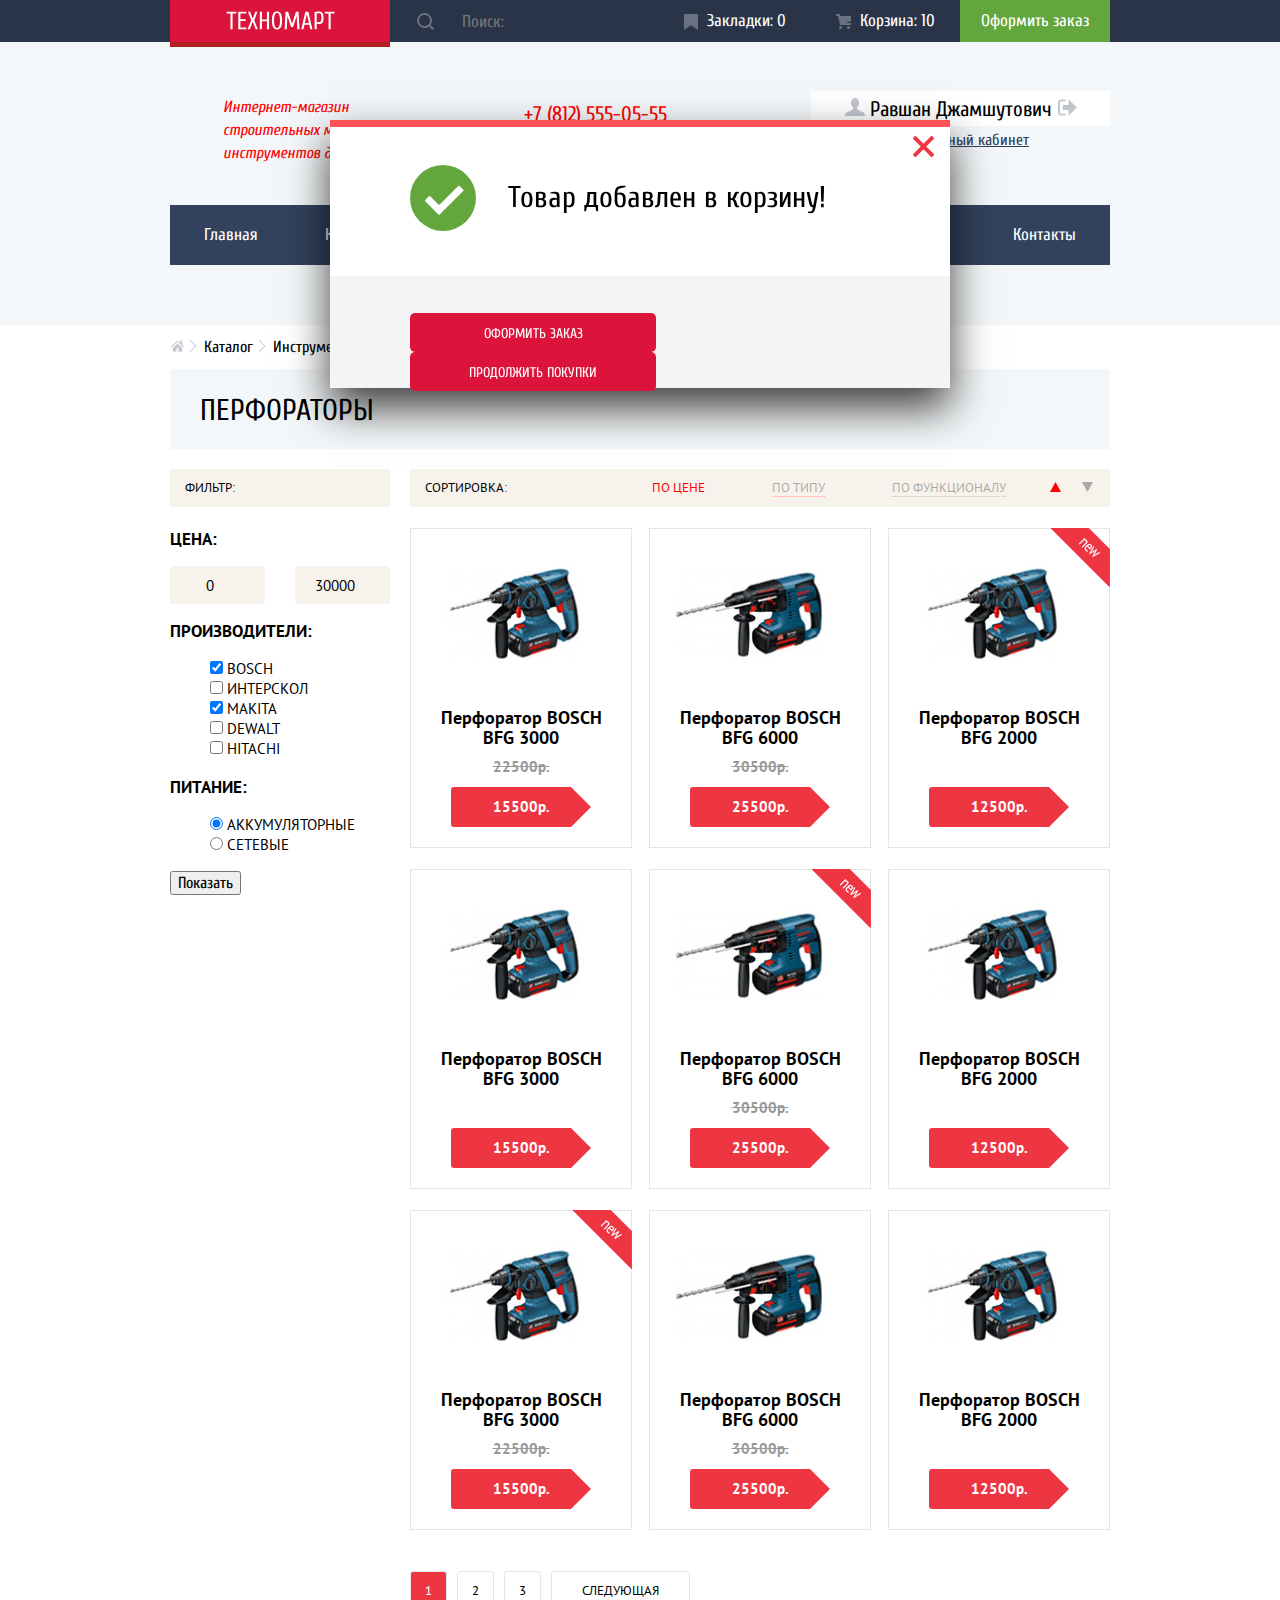
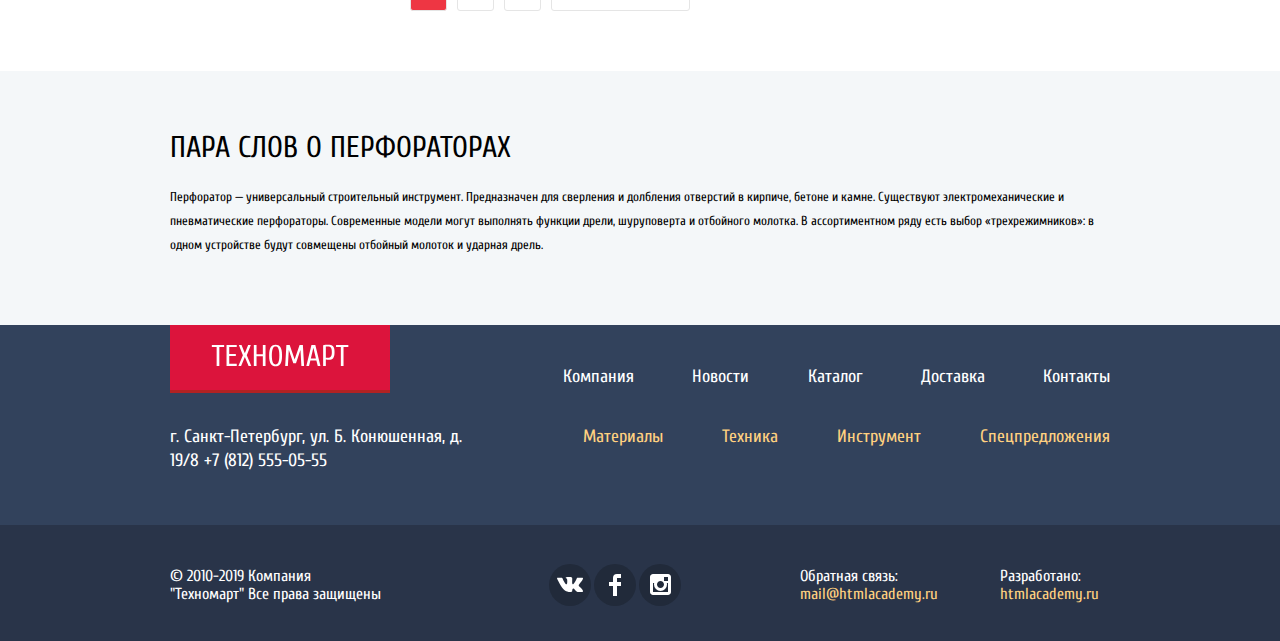
==== catalog.html @ c1f4ad08 "добавил js" ====
<!DOCTYPE html>
<html lang="ru">
  <head>
    <meta charset="utf-8">
    <title>HTML Academy: Техномарт - Каталог товаров</title>
    <link href="https://fonts.googleapis.com/css?family=Cuprum:400,400i,700|PT+Sans:400,400i,700&display=swap&subset=cyrillic" rel="stylesheet">
    <link href="css/normalize.css" rel="stylesheet">
    <link href="css/style.css" rel="stylesheet" >
  </head>
  <body>
  <header class="main-header">
    <h1 class="visually-hidden">Техномарт</h1>
    <nav class="main-nav">
      <div class="top-nav">
        <a class="top-nav-logo" href="index.html">
          <img src="img/logo-technomart.svg" width="109" height="19" alt="Техномарт">
        </a>
        <div class="top-nav-search">
          <svg width="17" height="17" viewBox="0 0 17 17">
            <path d="M17 15.586l-3.542-3.542A7.465 7.465 0 0 0 15 7.5 7.5 7.5 0 1 0 7.5 15c1.71 0 3.282-.579 4.544-1.542L15.586 17 17 15.586zM2 7.5C2 4.467 4.467 2 7.5 2 10.532 2 13 4.467 13 7.5c0 3.032-2.468 5.5-5.5 5.5A5.506 5.506 0 0 1 2 7.5z"/>
          </svg>
          <form name="search" method="get"
                action = "https://echo.htmlacademy.ru/">
            <input type="search" name="search_for" placeholder="Поиск:" aria-label="Поиск" value="">
          </form>
        </div>
        <ul class="top-nav-cart-list">
          <li class="top-nav-cart-item">
            <svg width="14" height="16" viewBox="0 0 14 16">
              <path d="M14 15c0 .55-.368.741-.818.426l-5.363-3.765c-.45-.315-1.187-.315-1.637 0L.818 15.426C.368 15.741 0 15.55 0 15V1c0-.55.45-1 1-1h12c.55 0 1 .45 1 1v14z"/>
            </svg>
            Закладки: 0
          </li>
          <li class="top-nav-cart-item">
            <svg width="15" height="15" viewBox="0 0 15 15">
              <circle cx="4.5" cy="13.5" r="1.5"/>
              <circle cx="12.5" cy="13.5" r="1.5"/>
              <path   d="M15 2H4.07l-.422-2H0v2h2.031l1.985 9H15V9H9.441L15 6.951z"/>
            </svg>
            Корзина: 10
          </li>
          <li class="top-nav-cart-item"><a href="">Оформить заказ</a></li>
        </ul>
      </div>
      <div class="container">
        <div class="user-nav">
          <p class="user-nav-slogan">
            Интернет-магазин
            строительных материалов
            и инструментов для ремонта
          </p>
          <div class="user-nav-contacts">
            <p class="user-nav-phone">+7 (812) 555-05-55</p>
            <p class="user-nav-address" aria-label="Контакты">
              г. Санкт-Петербург, ул. Б. Конюшенная, д. 19/8
            </p>
          </div>
          <ul class="logout-list">
            <li class="logout-item">
              <a href="">
                <div class="logout-button">
                  <img src="img/icon-user.svg" width="20" height="18" alt="Пользователь">
                  Равшан Джамшутович
                  <img src="img/icon-logout.svg" width="20" height="17" alt="Выйти">
                </div>
              </a>
            </li>
            <li class="logout-item"><a class="user-link" href="">Мои заказы</a></li>
            <li class="logout-item"><a class="user-link" href="">Личный кабинет</a></li>
          </ul>
        </div>
        <div class="site-nav">
          <ul class="site-nav-list">
            <li class="site-nav-item"><a href="index.html">Главная</a></li>
            <li class="site-nav-item"><a href="">Компания</a></li>
            <li class="site-nav-item"><a href="catalog.html">Каталог</a></li>
            <li class="site-nav-item"><a href="">Новости</a></li>
            <li class="site-nav-item"><a href="">Спецпредложения</a></li>
            <li class="site-nav-item"><a href="">Доставка</a></li>
            <li class="site-nav-item"><a href="">Контакты</a></li>
          </ul>
        </div>
      </div>
    </nav>
  </header>
  <main class="main-body">
    <div class="container">
      <ul class="breadcrumbs-list">
        <li class="breadcrumbs-item">
          <a href="index.html">
            <img src="img/icon-home.svg" width="14" height="12" alt="Главная">
          </a>
        </li>
        <li class="breadcrumbs-item">
          <a href="catalog.html">
            Каталог
          </a>
        </li>
        <li class="breadcrumbs-item">
          <a href="">
            Инструмент
          </a>
        </li>
        <li class="breadcrumbs-item">
          <a href="">Перфораторы</a>
        </li>
      </ul>
      <h2 class="header catalog-header">Перфораторы</h2>
      <div class="inner-content">
        <div class="left-side-content">
          <section class="main-section-filter">
            <h3 class="header">Фильтр:</h3>
            <form name="filtering" method="get"
                  action="https://echo.htmlacademy.ru/">
              <fieldset class="filter-price">
                <legend class="filter-price-header">Цена:</legend>
                <p class="filter-price-range">
                  <label class="visually-hidden" for="min_price">Минимальная цена: </label>
                  <input class="price-range-min" type="number" id="min_price" name="min_price" value="0">
                  <label class="visually-hidden" for="max_price">Максимальная цена: </label>
                  <input class="price-range-max" type="number" id="max_price" name="max_price" value="30000">
                </p>
              </fieldset>
              <fieldset class="filter-producer">
                <legend class="filter-producer-header">Производители:</legend>
                <ul class="filter-producer-list">
                  <li class="filter-producer-item">
                    <input type="checkbox" id="bosch" name="bosch" checked>
                    <label for="bosch">Bosch</label>
                  </li>
                  <li class="filter-producer-item">
                    <input type="checkbox" id="interskol" name="interskol">
                    <label for="interskol">Интерскол</label>
                  </li>
                  <li class="filter-producer-item">
                    <input type="checkbox" id="makita" name="makita" checked>
                    <label for="makita">Makita</label>
                  </li>
                  <li class="filter-producer-item">
                    <input type="checkbox" id="dewalt" name="dewalt">
                    <label for="dewalt">Dewalt</label>
                  </li>
                  <li class="filter-producer-item">
                    <input type="checkbox" id="hitachi" name="hitachi">
                    <label for="hitachi">Hitachi</label>
                  </li>
                </ul>
              </fieldset>
              <fieldset class="filter-power">
                <legend class="filter-power-header">Питание:</legend>
                <ul class="filter-power-list">
                  <li class="filter-power-item">
                    <input type="radio" id="battery-power" name="power" value="battery" checked>
                    <label for="battery-power">Аккумуляторные</label>
                  </li>
                  <li class="filter-power-item">
                    <input type="radio" id="220v-power" name="power" value="220V">
                    <label for="220v-power">Сетевые</label>
                  </li>
                </ul>
              </fieldset>
              <button class="catalog-page-button" type="submit">Показать</button>
            </form>
          </section>
        </div>
        <div class="right-side-content">
          <section class="main-section-sorting">
            <h3 class="header">Сортировка:</h3>
            <form name="sorting" method="get"
                  action="https://echo.htmlacademy.ru/">
              <fieldset>
                <div class="sort-by">
                  <ul class="sort-by-list">
                    <li class="sort-by-item"><a class="checked" href="">По цене</a></li>
                    <li class="sort-by-item"><a href="">По типу</a></li>
                    <li class="sort-by-item"><a href="">По функционалу</a></li>
                  </ul>
                  <ul class="sort-direction-list">
                    <li class="sort-direction-item">
                      <a class="checked" href="">
                        <svg width="11" height="10" viewBox="0 0 11 10">
                          <path d="M5.5 0L0 10h11z"/>
                        </svg>
                        <span class="visually-hidden">По возрастанию</span>
                      </a>
                    </li>
                    <li class="sort-direction-item">
                      <a class="" href="">
                        <svg width="11" height="10" viewBox="0 0 11 10">
                          <path d="M5.5 10L0 0h11"/>
                        </svg>
                        <span class="visually-hidden">По убыванию</span>
                      </a>
                    </li>
                  </ul>
                </div>
              </fieldset>
            </form>
          </section>
          <section class="catalog-section">
            <h2 class="visually-hidden">Список товаров:</h2>
            <ul class="catalog-list">
              <li>
                <article class="catalog-item">
                  <figure>
                    <img src="img/item-bosch-3000.jpg" width="218" height="170" alt="bosch_bfg3000">
                    <figcaption class="item-header">
                      Перфоратор BOSCH BFG 3000
                    </figcaption>
                  </figure>
                  <div class="item-price-promo">22500р.</div>
                  <div class="item-price-regular"><a href="">15500р.</a></div>
                  <div class="actions">
                    <button class="item-button-buy" type="button">Купить</button>
                    <button class="item-button-save" type="button">В закладки</button>
                  </div>
                </article>
              </li>
              <li>
                <article class="catalog-item">
                  <figure>
                    <img src="img/item-bosch-6000.jpg" width="218" height="170" alt="bosch_bfg6000">
                    <figcaption class="item-header">
                      Перфоратор BOSCH BFG 6000
                    </figcaption>
                  </figure>
                  <div class="item-price-promo">30500р.</div>
                  <div class="item-price-regular"><a href="">25500р.</a></div>
                  <div class="actions">
                    <button class="item-button-buy" type="button">Купить</button>
                    <button class="item-button-save" type="button">В закладки</button>
                  </div>
                </article>
              </li>
              <li>
                <article class="catalog-item new">
                  <figure>
                    <img src="img/item-bosch-2000.jpg" width="218" height="170" alt="bosch_bfg2000">
                    <figcaption class="item-header">
                      Перфоратор BOSCH BFG 2000
                    </figcaption>
                  </figure>
                  <div class="item-price-regular"><a href="">12500р.</a></div>
                  <div class="actions">
                    <button class="item-button-buy" type="button">Купить</button>
                    <button class="item-button-save" type="button">В закладки</button>
                  </div>
                </article>
              </li>
              <li>
                <article class="catalog-item">
                  <figure>
                    <img src="img/item-bosch-3000.jpg" width="218" height="170" alt="bosch_bfg3000">
                    <figcaption class="item-header">
                      Перфоратор BOSCH BFG 3000
                    </figcaption>
                  </figure>
                  <div class="item-price-regular"><a href="">15500р.</a></div>
                  <div class="actions">
                    <button class="item-button-buy" type="button">Купить</button>
                    <button class="item-button-save" type="button">В закладки</button>
                  </div>
                </article>
              </li>
              <li>
                <article class="catalog-item new">
                  <figure>
                    <img src="img/item-bosch-6000.jpg" width="218" height="170" alt="bosch_bfg6000">
                    <figcaption class="item-header">
                      Перфоратор BOSCH BFG 6000
                    </figcaption>
                  </figure>
                  <div class="item-price-promo">30500р.</div>
                  <div class="item-price-regular"><a href="">25500р.</a></div>
                  <div class="actions">
                    <button class="item-button-buy" type="button">Купить</button>
                    <button class="item-button-save" type="button">В закладки</button>
                  </div>
                </article>
              </li>
              <li>
                <article class="catalog-item">
                  <figure>
                    <img src="img/item-bosch-2000.jpg" width="218" height="170" alt="bosch_bfg2000">
                    <figcaption class="item-header">
                      Перфоратор BOSCH BFG 2000
                    </figcaption>
                  </figure>
                  <div class="item-price-regular"><a href="">12500р.</a></div>
                  <div class="actions">
                    <button class="item-button-buy" type="button">Купить</button>
                    <button class="item-button-save" type="button">В закладки</button>
                  </div>
                </article>
              </li>
              <li>
                <article class="catalog-item new">
                  <figure>
                    <img src="img/item-bosch-3000.jpg" width="218" height="170" alt="bosch_bfg3000">
                    <figcaption class="item-header">
                      Перфоратор BOSCH BFG 3000
                    </figcaption>
                  </figure>
                  <div class="item-price-promo">22500р.</div>
                  <div class="item-price-regular"><a href="">15500р.</a></div>
                  <div class="actions">
                    <button class="item-button-buy" type="button">Купить</button>
                    <button class="item-button-save" type="button">В закладки</button>
                  </div>
                </article>
              </li>
              <li>
                <article class="catalog-item">
                  <figure>
                    <img src="img/item-bosch-6000.jpg" width="218" height="170" alt="bosch_bfg6000">
                    <figcaption class="item-header">
                      Перфоратор BOSCH BFG 6000
                    </figcaption>
                  </figure>
                  <div class="item-price-promo">30500р.</div>
                  <div class="item-price-regular"><a href="">25500р.</a></div>
                  <div class="actions">
                    <button class="item-button-buy" type="button">Купить</button>
                    <button class="item-button-save" type="button">В закладки</button>
                  </div>
                </article>
              </li>
              <li>
                <article class="catalog-item">
                  <figure>
                    <img src="img/item-bosch-2000.jpg" width="218" height="170" alt="bosch_bfg2000">
                    <figcaption class="item-header">
                      Перфоратор BOSCH BFG 2000
                    </figcaption>
                  </figure>
                  <div class="item-price-regular"><a href="">12500р.</a></div>
                  <div class="actions">
                    <button class="item-button-buy" type="button">Купить</button>
                    <button class="item-button-save" type="button">В закладки</button>
                  </div>
                </article>
              </li>
            </ul>
            <ul class="page-list">
              <li class="page-item current">1</li>
              <li class="page-item"><a href="">2</a></li>
              <li class="page-item"><a href="">3</a></li>
              <li class="page-item"><a href="">Следующая</a></li>
            </ul>
          </section>
        </div>
      </div>
    </div>
    <section class="section-about">
      <article class="container">
        <h2 class="header">Пара слов о перфораторах</h2>
        <p>
          Перфоратор — универсальный строительный инструмент. Предназначен для сверления и долбления отверстий в кирпиче, бетоне и камне.
          Существуют электромеханические и пневматические перфораторы. Современные модели могут выполнять функции дрели, шуруповерта и отбойного молотка. В ассортиментном ряду есть выбор «трехрежимников»: в одном устройстве будут совмещены отбойный молоток и ударная дрель.
        </p>
      </article>
    </section>
  </main>
  <footer class="main-footer">
    <div class="first-line container">
      <a class="main-footer-logo" href="index.html">
        <img src="img/logo-technomart.svg" width="138" height="23" alt="Техномарт">
      </a>
      <ul  class="about-list">
        <li><a class="about-item" href="">Компания</a></li>
        <li><a class="about-item" href="">Новости</a></li>
        <li><a class="about-item" href="catalog.html">Каталог</a></li>
        <li><a class="about-item" href="">Доставка</a></li>
        <li><a class="about-item" href="">Контакты</a></li>
      </ul>
    </div>
    <div class="second-line container">
      <p class="main-footer-contacts" aria-label="Контакты">
        г. Санкт-Петербург, ул. Б. Конюшенная, д. 19/8
        +7 (812) 555-05-55
      </p>
      <ul class="section-list">
        <li><a class="section-item" href="">Материалы</a></li>
        <li><a class="section-item" href="">Техника</a></li>
        <li><a class="section-item" href="">Инструмент</a></li>
        <li><a class="section-item" href="">Спецпредложения</a></li>
      </ul>
    </div>
    <div class="bottom-line">
      <div class="container">
        <p class="copyrights">
          &copy; 2010-2019 Компания "Техномарт"
          Все права защищены
        </p>
        <div class="social-container">
          <ul class="social-list">
            <li>
              <a class="social-item" href="">
                <img src="img/social-vk.svg" width="26" height="15" alt="Вконтакте">
                <span class="visually-hidden">Вконтакте</span>
              </a>
            </li>
            <li>
              <a class="social-item" href="">
                <img src="img/social-fb.svg" width="12" height="22" alt="Фейсбук">
                <span class="visually-hidden">Фейсбук</span>
              </a>
            </li>
            <li>
              <a class="social-item" href="">
                <img src="img/social-ig.svg" width="21" height="21" alt="Инстаграм">
                <span class="visually-hidden">Инстаграм</span>
              </a>
            </li>
          </ul>
        </div>
        <div class="link-container">
          <p>
            Обратная связь:
            <a class="main-footer-link" href="mailto://mail@htmlacademy.ru">
              mail@htmlacademy.ru
            </a>
          </p>
          <p>
            Разработано:
            <a class="main-footer-link" href="https://htmlacademy.ru/">
              htmlacademy.ru
            </a>
          </p>
        </div>
      </div>
    </div>
  </footer>
  <section class="modal modal-add-basket">
    <div class="modal-add-basket-top">
      <img src="img/modal-check.svg" width="66" height="66" alt="OK">
      <p>Товар добавлен в корзину!</p>
    </div>
    <div class="modal-add-basket-bottom">
      <a class="button" href="">Оформить заказ</a>
      <a class="button" href="">Продолжить покупки</a>
    </div>
    <button class="modal-close" type="button">
      <span class="visually-hidden">Закрыть</span>
    </button>
  </section>
  </body>
</html>
---- css/style.css ----
body {
  margin: 0;
  padding: 0;
  box-sizing: border-box;

  font-family: "Cuprum", Arial, sans-serif;
  font-size: 16px;
  line-height: 24px;
  font-weight: 400;
}

a {
  text-decoration: none;
  color: inherit;
}

.visually-hidden:not(:focus):not(:active),
input[type="checkbox"].visually-hidden,
input[type="radio"].visually-hidden {
  position: absolute;

  width: 1px;
  height: 1px;
  margin: -1px;
  border: 0;
  padding: 0;

  white-space: nowrap;

  clip-path: inset(100%);
  clip: rect(0 0 0 0);
  overflow: hidden;
}

.container {
  width: 940px;
  margin: 0 auto;
  padding: 0 10px;
}

.button {
  display: inline-block;

  height: 25px;
  padding: 13px;
  padding-top: 12px;
  padding-bottom: 2px;

  border-radius: 5px;

  font-family: "Cuprum", Arial, sans-serif;
  font-size: 14px;
  line-height: 18px;
  background-color: #DC143C;
  color: #FFF;
  text-transform: uppercase;

  vertical-align: middle;
  text-align: center;
}

.button:hover {
  background-color: #CA2C37;
}

.button:active {
  background-color: #BA2732;
}

.main-nav {
  display: flex;
  flex-direction: column;
  align-items: center;

  padding-bottom: 60px;

  background-color: #F4F7F9;
}

.top-nav {
  display: flex;
  flex-direction: row;
  justify-content: center;

  width: 100%;
  height: 42px;
  border-bottom: 5px solid #F4F7F9;

  color: #FFF;
  background-color: #293449;
  font-size: 17px;
}

.top-nav-logo {
  display: block;

  width: 220px;
  height: 42px;
  border-bottom: 5px solid #B22222;

  text-align: center;
  vertical-align: middle;
  line-height: 49px;

  background-color: #DC143C;
}

.top-nav-logo:hover {
  background-color: #CA2C37;
}

.top-nav-logo:active {
  background-color: #BA2732;
}

.top-nav-search {
  display: flex;
  justify-content: space-around;

  width: 270px;
  height: 42px;

  color: #FFF;
  text-align: center;
  vertical-align: middle;
  line-height: 42px;
}

.top-nav-search svg {
  display: block;

  margin: auto;

  opacity: 0.3;
  fill: #FFF;
}

.top-nav-search input {
  border: none;
  width: 200px;
  height: 42px;
  background-color: #293449;
  color: #FFF;
}

.top-nav-search:focus,
.top-nav-search:focus input,
.top-nav-search:focus svg {
  color: #000;
  background-color: #FFF;
  opacity: 1.0;
  fill: #F00;
}

.top-nav-cart-list {
  margin: 0;
  padding: 0;
  list-style: none;
  display: flex;
}

.top-nav-cart-item {
  display: inline-block;
  width: 150px;
  height: 42px;
  /*margin-left: 15px;*/
  text-align: center;
  vertical-align: middle;
  line-height: 42px;
}

.top-nav-cart-item svg {
  /*display: inline-block;*/
  margin-right: 5px;
  vertical-align: middle;
  fill: #FFF;
  opacity: 0.3;
}

.top-nav-cart-item:hover {
  background-color: #212A3A;
}

.top-nav-cart-item:hover svg {
  opacity: 1.0;
}

.top-nav-cart-item:active {
  background-color: #161d29;
  opacity: 0.6;
}

.top-nav-cart-item:last-child {
  background-color: #63A63E;
}

.top-nav-cart-item:last-child:hover {
  background-color: #5FBB2D;
}

.top-nav-cart-item:last-child:active {
  background-color: #518534;
  opacity: 0.5;
}

.user-nav {
  display: flex;
  justify-content: space-between;
  align-items: center;
  min-height: 158px;
  background-color: #F4F7F9;
  font-size: 21px;
}

.user-nav-slogan {
  margin-left: 53px;
  width: 196px;
  height: 60px;
  font-style: italic;
  font-size: 16px;
  line-height: 23px;
  color: #F00;
}

.user-nav-contacts {
  display: flex;
  flex-direction: column;
  justify-content: center;
  align-items: center;
  width: 270px;
  font-size: 14px;
}

.user-nav-contacts p {
  margin: 0;
}

.user-nav-phone {
  font-size: 21px;
  text-align: center;
  color: #F00;
}

.login-list {
  margin: 0;
  padding: 0;
  display: flex;
  width: 281px;
  justify-content: space-between;
  align-items: center;

  list-style: none;
}

.login-list li {
  padding: 14px 25px;
  background-color: #FFF
}

.login-list li:first-child {
  padding-left: 0;
}

.login-list li:first-child::before {
  content: url(../img/icon-login.svg);
  width: 20px;
  height: 15px;
  margin: 14px;
  opacity: 0.2;
  margin-right: 10px;
}

.login-list li:first-child:hover::before {
  opacity: 1.0;
}

.login-item,
.logout-item {
  list-style: none;
}

.login-item:hover {
  color: #F00;
}

.login-item:active {
  color: #000;
  opacity: 0.3;
}

.logout-list {
  display: flex;
  flex-wrap: wrap;
  min-height: 70px;
  width: 299px;
}

.logout-item:first-child {
  display: flex;
  justify-content: center;
  align-items: center;
  flex-basis: 100%;
  background-color: #FFF;
}

.logout-item img {
  opacity: 0.3;
}

.logout-item:hover img {
  opacity: 1.0;
}

.logout-item:not(:first-child) {
  margin-left: 20px;
}

.logout-item:last-child {
  position: relative;
}

.logout-item:last-child::before {
  position: absolute;
  top: 12px;
  left: -12px;

  content: "";
  display: block;
  width: 4px;
  height: 5px;
  border-radius: 50%;
  background-color: #000;
}

.logout-button img:first-child:hover,
.logout-button img:last-child:hover {
  opacity: 1;
}

.user-link {
  text-decoration: underline;
  font-size: 16px;
  line-height: 18px;
  color: #32425C;
}

.user-link:hover {
  color: #F00;
}

.site-nav {
  background-color: #32425C;
  color: #FFF;
  font-size: 17px;
}

.site-nav-list {
  width: 100%;
  margin: 0;
  padding: 0;
  list-style: none;
  display: flex;
  justify-content: space-around;
  align-items: center;
  height: 60px;
}

.site-nav-item:hover {
  background-color: #293449;
}

.site-nav-item:active {
  background-color: #1D2739;
  opacity: 0.5;
}

.breadcrumbs-list {
  display: flex;
  flex-wrap: wrap;
  justify-content: flex-start;
  margin: 0;
  padding: 10px 0;

  list-style-image: url(../img/icon-breadcrumbs-bullit.svg);
}

.breadcrumbs-item {
  margin-right: 20px;
}

.breadcrumbs-item:first-child {
  list-style: none;
  margin-left: 0;
}

.breadcrumbs-item:last-child {
  margin-right: 0;
}

.main-body .header {
  font-size: 30px;
  text-transform: uppercase;
  font-weight: 400;
}

.catalog-header {
  display: block;
  height: 20px;
  margin: 0;
  padding: 30px;

  background-color: #F4F7F9;
}

.inner-content {
  display: flex;
  justify-content: space-between;

  margin-top: 20px;
}

.inner-content fieldset {
  margin: 0;
  padding: 0;
  border: none;
}

.left-side-content {
  display: block;
  width: 220px;
  margin-right: 20px;
}

.right-side-content {
  display: block;

  margin-right: 0;
}

.main-about {
  background-color: #FFF;
  font-family: "PT Sans", Arial, sans-serif;
  font-size: 13px;
  line-height: 1.85;
}

.main-section-filter .header,
.main-section-sorting .header {
  margin: 0;
  font-family: "PT Sans", Arial, sans-serif;
  font-size: 13px;
  line-height: 18px;
  background-color: #F7F3EC;
}

.main-section-filter {
  display: flex;
  flex-direction: column;
  justify-content: flex-start;
}

.main-section-filter .header {
  display: flex;
  justify-content: flex-start;
  align-items: center;

  width: 205px;
  margin-bottom: 20px;

  min-height: 38px;
  padding-left: 15px;
  border-radius: 3px;
}

.main-section-sorting {
  display: flex;
  align-items: center;
  justify-content: space-between;

  margin-bottom: 21px;
  padding: 0 15px;
  min-height: 38px;
  border-radius: 3px;

  font-family: "PT Sans", Arial, sans-serif;
  font-size: 13px;
  list-style: none;
  text-transform: uppercase;
  background-color: #F7F3EC;
}

.filter-price,
.filter-producer,
.filter-power {
  border: 0 none;
}

.filter-producer-list,
.filter-power-list,
.sort-by-list,
.sort-direction-list {
  list-style: none;
}

.filter-producer-item,
.filter-power-item {
  font-family: "PT Sans", Arial, sans-serif;
  font-size: 15px;
  line-height: 1.33;
  text-transform: uppercase;
}

.filter-price-range {
  display: flex;
  justify-content: space-between;

  font-family: "PT Sans", Arial, sans-serif;
  font-size: 15px;
  text-transform: uppercase;
}

.filter-price-range input {
  position: relative;

  width: 95px;
  height: 38px;
  text-align: center;

  border: none;
  border-radius: 3px;
  padding: 0;

  background-color: #F7F3EC;
}

.filter-producer-header,
.filter-power-header,
.filter-price-header {
  font-family: "PT Sans", Arial, sans-serif;
  font-size: 17px;
  font-weight: 700;
  background-color: inherit;
  text-transform: uppercase;
}

.filter-button,
.slider-button {
  font-family: "PT Sans", Arial, sans-serif;
  font-size: 13px;
  line-height: 18px;
  text-transform: uppercase;
}

.sort-by {
  display: flex;
  justify-content: space-between;
  align-items: inherit;

  width: 443px;
}

.sort-by-list {
  display: flex;
  justify-content: space-between;
  align-items: inherit;

  width: 354px;
  margin: 0;
  padding: 0;

  line-height: 18px;
}

.sort-direction-list {
  display: flex;
  justify-content: space-between;
  align-items: inherit;

  width: 43px;
  margin: 0;
  padding: 0;
  margin-right: 2px;

  line-height: 18px;
}

.sort-by-item,
.sort-direction-item {
}

.sort-by-item a {
  /*text-decoration: underline;*/
  /*text-decoration-color: #F00;*/
  /*text-decoration-style: dotted;*/
  border-bottom: 1px dotted #F00;
  color: #000;
  opacity: 0.3;
}

.sort-by-item a.checked {
  /*text-decoration: none;*/
  border-bottom: none;
  color: #F00;
  opacity: 1.0;
}

.sort-by-item:hover a {
  /*text-decoration: underline;*/
  /*text-decoration-color: #F00;*/
  /*text-decoration-style: solid;*/
  border-bottom: 1px solid #F00;
  color: #000;
  opacity: 1.0;
}

.sort-direction-item svg {
  fill: #000;
  opacity: 0.3;
}

.sort-direction-item a.checked svg {
  fill: #F00;
  opacity: 1.0;
}

.sort-direction-item svg:hover,
.sort-direction-item a.checked svg:hover {
  fill: #000;
  opacity: 1.0;
}

.catalog-section {
  font-family: "PT Sans", Arial, sans-serif;
  font-size: 15px;
}

.catalog-section .header {
  font-family: "Cuprum", Arial, sans-serif;
  font-size: 30px;
  background-color: #F9F5F0;
}
.catalog-list {
  display: flex;
  justify-content: space-between;
  flex-wrap: wrap;

  list-style: none;
  margin: 0;
  margin-bottom: 20px;
  padding: 0;
}

.catalog-item {
  position: relative;

  display: flex;
  flex-direction: column;
  justify-content: space-between;
  align-items: center;

  width: 220px;
  height: 318px;

  margin-bottom: 21px;
  border: solid 1px #E5E5E5;

  font-weight: 700;
  text-align: center;
}

.catalog-item img {
   width: 100%;
   height: auto;
 }

.catalog-item figure {
  margin: 0;
  padding: 0;
}

.item-header {
  /*margin-bottom: 15px;*/
  padding: 0 20px;
  font-size: 18px;
  line-height: 20px;
}

.item-price-promo {
  min-height: 20px;
  /*margin-bottom: 10px;*/

  color: #999999;
  text-decoration: line-through;
  line-height: 22px;
}

.item-price-regular {
  position: relative;

  width: 80px;
  margin: 0 auto 20px;
  padding: 9px 30px;

  color: #FFF;

  background: #EE3643;
  border-radius: 3px;
  line-height: 22px;
}

.item-price-regular:after {
  content: "";
  position: absolute;
  top: 0;
  right: -20px;

  width: 0;
  height: 0;

  border: 20px solid #FFF;
  border-left-color: #EE3643;
}

.catalog-item.new:before {
  content: "";
  position: absolute;
  top: -1px;
  right: -1px;
  z-index: 10;

  width: 60px;
  height: 60px;

  background-image: url("../img/new-flag.png");
  background-repeat: no-repeat;
  background-position: 0 0;
}

.catalog-item .actions {
  position: absolute;
  top: 0;
  left: 0;

  width: 218px;
  height: 88px;
  padding: 40px 0;

  background-color: #FFF;
}

.actions .item-button-buy,
.actions .item-button-save {
  display: block;
  width: 135px;
  margin: 0 auto 7px;
  padding: 10px 0;

  font-size: 14px;
  font-family: "Cuprum", "Arial", sans-serif;
  color: #FFF;
  text-transform: uppercase;
  text-decoration: none;

  background-color: #63A63E;
  border-radius: 3px;
}

.actions .item-button-buy {
  box-shadow: 0 -3px 0 #367315 inset;
}

.actions .item-button-save {
  width: 129px;
  padding: 7px 0;

  color: #63A63E;

  background-color: #FFF;
  border: 3px solid #63A63E;
}

.catalog-item .actions {
  display: none;
}

.catalog-item:hover .actions {
  display: block;
}

.catalog-item .title {
  margin-top: 10px;
  margin-bottom: 15px;
  padding: 0 25px;

  font-size: 18px;
}

.catalog-item .discount {
  min-height: 20px;
  margin-bottom: 10px;

  color: #999999;
  text-decoration: line-through;
}

.page-list {
  display: flex;
  flex-wrap: wrap;

  margin: 0;
  padding: 0;
  margin-bottom: 60px;

  font-size: 13px;
  text-transform: uppercase;
  line-height: 18px;
  list-style: none;
}

.page-item a,
.page-item.current {
  display: inline-block;

  padding: 10px 14px;
  border: 1px solid #E5E5E5;
  border-radius: 3px;

  color: #000;
  vertical-align: top;
}

.page-item:not(:last-of-type) {
  margin-right: 10px;
}

.page-item:last-of-type a {
  padding: 10px 30px;
}

.page-item.current {
  color: #FFF;
  background-color: #EE3643;
}

.page-item a:hover,
.page-item a:focus {
  border: 1px solid #BDC6CA;
  outline: none;
}

.page-item a:active {
  color: #000;
  border: 1px solid #EE3643;
}

.section-about {
  padding: 40px 0 55px;

  background-color: #F4F7F9;
}

.section-about p {
  font-size: 13px;
  line-height: 24px;
}

.categories,
.features {
  display: flex;
  justify-content: space-between;
  align-items: flex-start;
}

.card {
  width: 300px;
  height: 123px;

  margin-bottom: 20px;
}

.card p {
  margin: 0;
}

.features-section {
  font-size: 24px;
  color: #FFF;
}

.features-slider {
  width:620px;
  height: 266px;
  order: -1;
  background-color: #000;
  background-image: url(../img/slider-1.jpg);

  color: #FFF;
  font-size: 18px;
}

.features-slider p:first-child {
  font-size: 36px;
}

.category-material {
  background-color: #FFBF47;
}

.category-tools {
  background-color: #3BBCE3;
}

.category-tech {
  background-color: #DC91D8;
}

.feature-sales {
  background-color: #8ED78F;
}

.feature-delivery {
  background-color: #FFC047;
}

.card .card-label {
  font-size: 14px;
  text-transform: uppercase;
}

.card .new-flag {
  font-size: 17px;
  text-transform: lowercase;
}

.popular-header,
.producer-header {
  display: flex;
  justify-content: space-between;
  align-items: center;
  margin-bottom: 20px;

  background-color: #F9F5F0;
}

.producer-list {
  display: flex;
  flex-wrap: wrap;
  justify-content: space-between;
  align-content: center;

  list-style: none;
  padding: 0;
}

.producer-item {
  display: flex;
  justify-content: center;
  align-items: center;
  margin-bottom: 20px;

  width: 220px;
  height: 145px;

  border: solid 1px #EAEAEA;
}

.producer-item img {
  margin: auto;
}

.service-section {
  display: flex;
  flex-wrap: wrap;
  padding-top: 68px;

  background-color: #F4F7F9;
}

.service-about {
  flex-basis: 100%;
}

.service-about p {
  width: 398px;
  min-height: 37px;

  font-family: "PT Sans", Arial, sans-serif;
  font-size: 13px;
}

.service-section .flex-wrapper {
  display: flex;
}

.service-list {
  margin: 0;
  padding: 0;
  list-style: none;
}

.service-list a {
  display: block;
  width: 240px;
  height: 20px;
  padding: 21px;
  padding-left: 23px;

  font-size: 21px;
  font-weight: 700;
  background-color: #32425C;
  color: #FFF;
}

.service-list a.checked {
  background-color: #FFF;
  color: #000;
}

.service-delivery {
  width: 700px;
  min-height: 282px ;
  margin-left: 80px;

  background-image: url("../img/service-delivery.png");
  background-repeat: no-repeat;
  background-position: 100% 0;
}

.service-delivery p {
  width: 275px;
  height: 83px;

  font-family: "PT Sans", Arial, sans-serif;
  font-size: 13px;
}

.logistic-list {
  font-family: "Cuprum", Arial, sans-serif;
  font-size: 18px;
}

.index-columns {
  display: flex;
  justify-content: space-between;
  margin-top: 82px;
  margin-bottom: 86px;
}

.main-about {
  width: 519px;
}

.main-contacts {
  width: 300px;
}

.index-columns .header,
.main-about .header {
  margin-top: 0;

  font-family: "Cuprum", Arial, sans-serif;
  font-size: 30px;
  line-height: 24px;
  text-transform: uppercase;
}

.main-footer {
  background-color: #32425C;
  font-size: 18px;
  color: #FFF;
}

.main-footer-logo {
  display: block;
  width: 220px;
  height: 68px;
  background-color: #DC143C;
  box-shadow: 0 -3px 0 0 #B22222 inset;

  text-align: center;
  vertical-align: middle;
  line-height: 73px;
}

.main-footer ul {
  list-style: none;
  margin: 0;
  padding: 0;
}

.first-line {
  display: flex;
  justify-content: space-between;
}

.about-list {
  display: flex;
  flex-wrap: wrap;
  justify-content: space-between;
  align-items: flex-end;
  width: 547px;
}

.about-item {
  display: inline-block;
  height: 28px;
}

.second-line {
  margin-top: 32px;
  margin-bottom: 52px;
  display: flex;
  justify-content: space-between;
}

.main-footer-contacts {
  margin: 0;
  padding: 0;
  width: 322px;
  min-height: 40px;
}

.section-list {
  width: 527px;
  display: flex;
  flex-wrap: wrap;
  justify-content: space-between;
  align-items: flex-start;
  color: #FFD180;
}

.section-item {
  display: inline-block;
  height: 48px;
}

.bottom-line {
  background-color: #293449;
}

.bottom-line p {
  margin: 0;
}

.bottom-line .container {
  display: flex;
  justify-content: flex-start;
  align-items: center;
  min-height: 33px;
  padding-bottom: 35px;
  padding-top: 39px;

  font-size: 16px;
  line-height: 18px;
}

.bottom-line .copyrights {
  width: 228px;
  min-height: 33px;
  margin-right: 161px;
}

.bottom-line p:not(:first-child) {
  width: 132px;
  min-height: 32px;
}

.social-list {
  display: flex;
  flex-wrap: wrap;
  justify-content: space-between;
  width: 132px;
  list-style: none;
  margin: 0;
  padding: 0;
  margin-bottom: 10px;
}

.social-item {
  display: flex;
  justify-content: center;
  align-items: center;
  width: 42px;
  height: 42px;
  background-color: #212A3A;
  border-radius: 50%;
}

.social-item:hover {
  background-color: #DC143C;
}

.bottom-line .link-container {
  display: flex;
  justify-content: space-between;
  width: 324px;
  margin-left: 119px;
}

.main-footer .copyrights,
.main-footer .feedback,
.main-footer .developed-by {
  font-size: 16px;
}

.main-footer-link {
  text-decoration: none;
  color: #FFD180;
}

.main-footer li:hover,
.main-footer-link:hover {
  text-decoration: underline;
}

.main-footer li:active {
  text-decoration: none;
  opacity: 0.3;
}

.main-footer-link:active {
  text-decoration: none;
  color: #DC143C;
}

.modal {
  position: fixed;

  color: #000;
  font-size: 18px;
  line-height: 18px;
}

.modal-close {
  position: absolute;
  top: 16px;
  right: 16px;

  width: 21px;
  height: 21px;
  border: none;

  background-image: url("../img/form-close.svg");
  background-repeat: no-repeat;
  background-position: 0 0;
  background-color: transparent;

  cursor: pointer;
}

.modal-add-basket {
  display: block;
  top: 120px;
  left: 50%;

  margin-left: -310px;

  width: 620px;
  /*height: 394px;*/
  background-color: #FFF;
  box-shadow:
    0 7px 0 0 #FF5256 inset,
    0 20px 40px 0 rgba(0, 0, 0, 0.75);
}

.modal-feedback {
  display: none;
  top: 120px;
  left: 50%;

  margin-left: -310px;

  width: 620px;
  /*height: 430px;*/
  background-color: #FFF;
  box-shadow:
    0 7px 0 0 #FF5256 inset,
    0 20px 40px 0 rgba(0, 0, 0, 0.75);
}

.modal-feedback fieldset {
  margin: 0;
  padding: 0;
  border: none;
}

.modal-feedback-top,
.modal-add-basket-top {
  display: flex;
  align-items: center;
  flex-wrap: wrap;

  padding: 45px 80px;
}

.modal-feedback-bottom,
.modal-add-basket-bottom {
  display: flex;
  justify-content: space-between;
  flex-wrap: wrap;
  box-sizing: border-box;

  width: 100%;
  height: 112px;
  padding: 37px 80px;

  background-color: #F4F4F4;
}

.modal-feedback p,
.modal-add-basket p {
  margin: 0;
}

.modal-add-basket .button {
  width: 220px;
}

.modal-feedback p:first-child,
.modal-add-basket .button:first-child {
  margin-right: 20px;
}

.modal-add-basket p {
  margin-left: 32px;

  font-size: 30px;
}

.modal-feedback-top p:not(:last-child) {
  width: 220px;
}

.modal-feedback-top p:last-child {
  width: 460px;
  margin-top: 23px;
}

.modal-feedback label {
  display: block;

  margin-bottom: 13px;

  font-size: 18px;
  line-height: 18px;
}

.modal-feedback input[type="email"],
.modal-feedback input[type="text"] {
  box-sizing: border-box;

  width: 100%;
  padding: 10px 14px;
  border: 2px solid #DEE3E4;
  border-radius: 4px;

  font-family: "PT Sans", Arial, sans-serif;
  font-size: 13px;
  line-height: 13px;
}

.modal-feedback input[type=submit] {
  height: 38px;
  width: 100%;

  padding: 9px 13px;
}

.modal-feedback textarea {
  box-sizing: border-box;
  width: 100%;
  height: 100px;
  padding: 12px 14px;

  border: 2px solid #DEE3E4;
  border-radius: 4px;

  resize: none;

  font-family: "PT Sans", Arial, sans-serif;
  font-size: 13px;
  line-height: 13px;
}

.modal-map {
  display: none;
  top: 120px;
  left: 50%;

  margin-left: -470px;

  width: 940px;
  height: 446px;

  box-shadow:
    0 20px 40px 0 rgba(0, 0, 0, 0.75);
}

.modal-map img {
  /*display: none;*/
}

.modal-show {
  display: block;
}
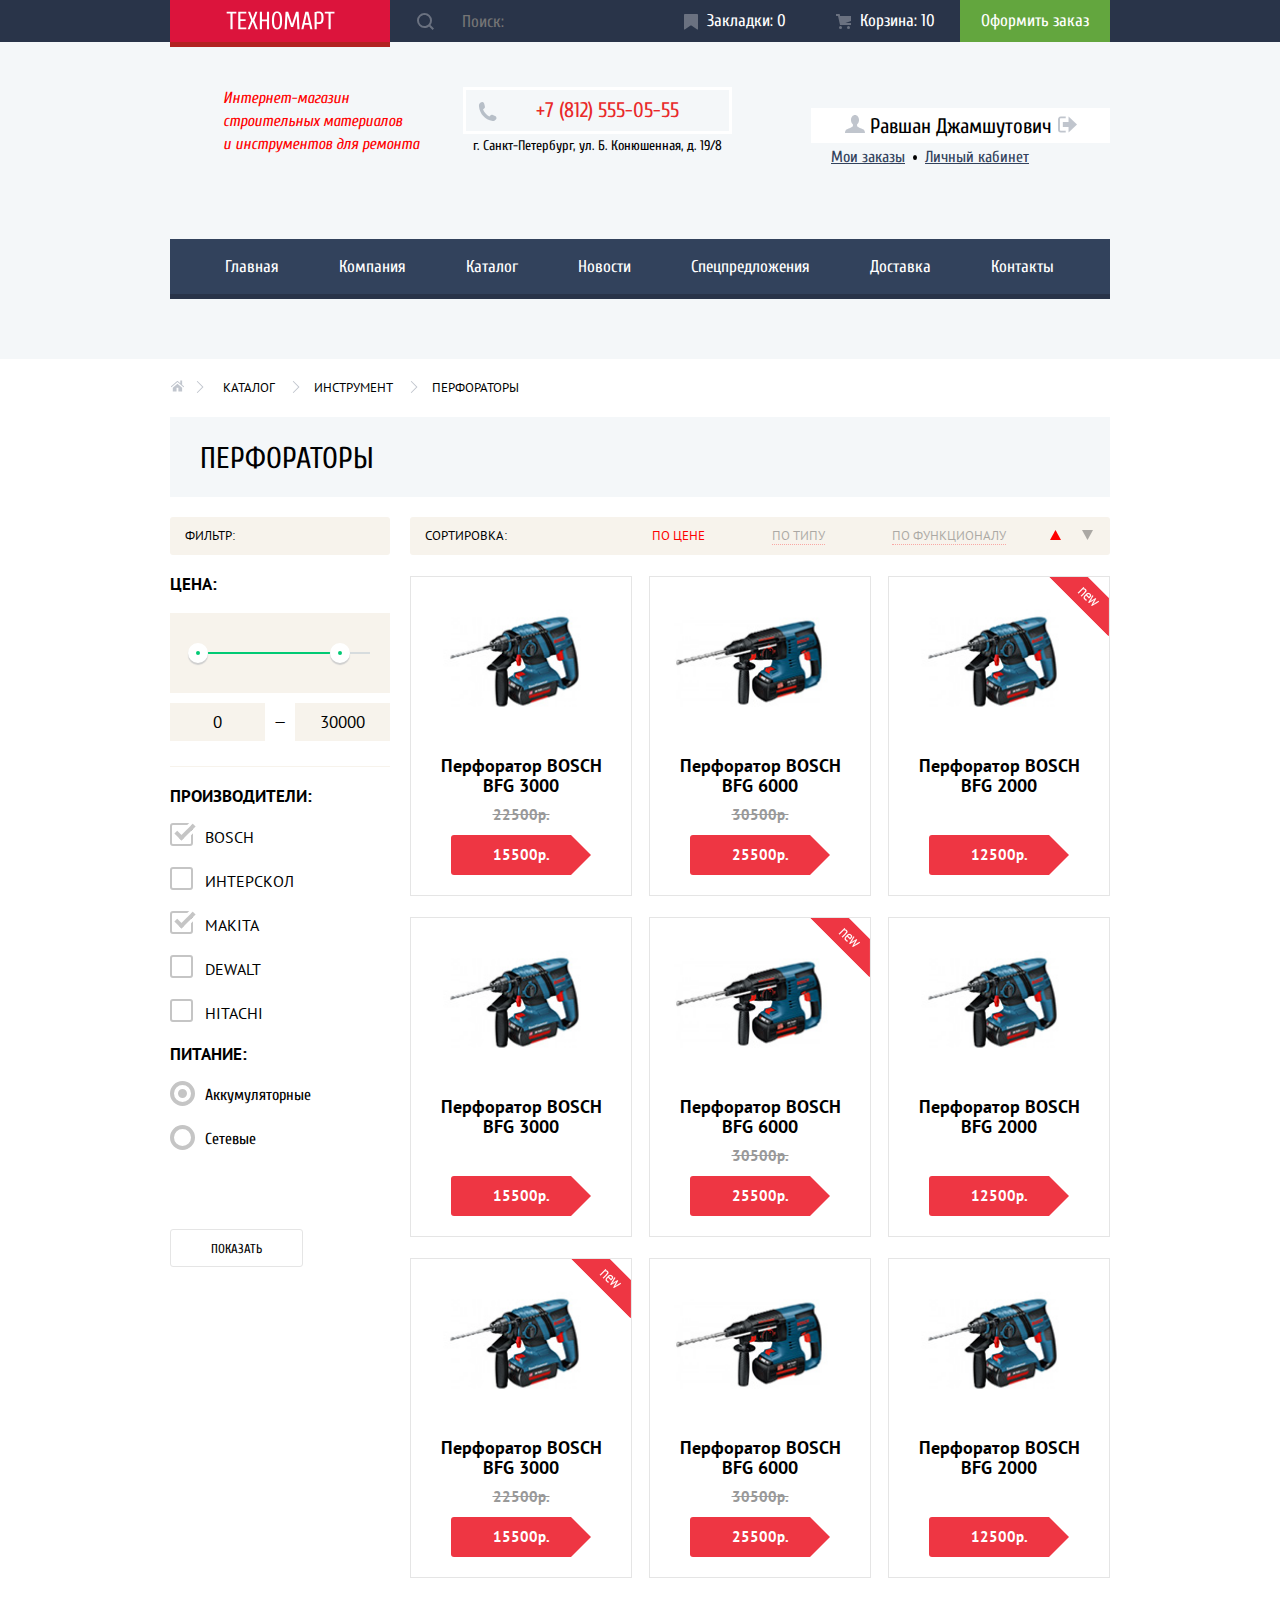
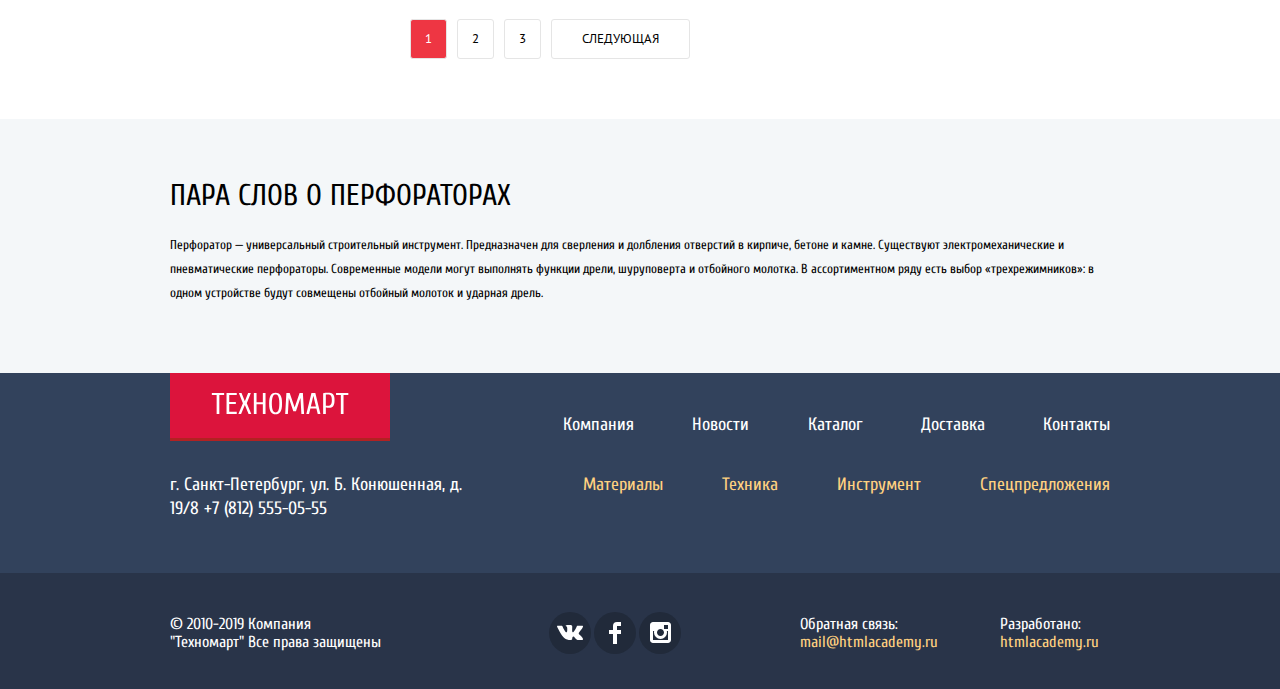
==== commit 3640db5a: "Закончил верстку" ====
--- a/catalog.html
+++ b/catalog.html
@@ -46,7 +46,7 @@
         <div class="user-nav">
           <p class="user-nav-slogan">
             Интернет-магазин
-            строительных материалов
+            строительных материалов<br>
             и инструментов для ремонта
           </p>
           <div class="user-nav-contacts">
@@ -71,13 +71,13 @@
         </div>
         <div class="site-nav">
           <ul class="site-nav-list">
-            <li class="site-nav-item"><a href="index.html">Главная</a></li>
-            <li class="site-nav-item"><a href="">Компания</a></li>
-            <li class="site-nav-item"><a href="catalog.html">Каталог</a></li>
-            <li class="site-nav-item"><a href="">Новости</a></li>
-            <li class="site-nav-item"><a href="">Спецпредложения</a></li>
-            <li class="site-nav-item"><a href="">Доставка</a></li>
-            <li class="site-nav-item"><a href="">Контакты</a></li>
+            <li><a class="site-nav-item" href="index.html">Главная</a></li>
+            <li><a class="site-nav-item" href="">Компания</a></li>
+            <li><a class="site-nav-item" href="catalog.html">Каталог</a></li>
+            <li><a class="site-nav-item" href="">Новости</a></li>
+            <li><a class="site-nav-item" href="">Спецпредложения</a></li>
+            <li><a class="site-nav-item" href="">Доставка</a></li>
+            <li><a class="site-nav-item" href="">Контакты</a></li>
           </ul>
         </div>
       </div>
@@ -112,54 +112,77 @@
             <h3 class="header">Фильтр:</h3>
             <form name="filtering" method="get"
                   action="https://echo.htmlacademy.ru/">
+
               <fieldset class="filter-price">
                 <legend class="filter-price-header">Цена:</legend>
-                <p class="filter-price-range">
-                  <label class="visually-hidden" for="min_price">Минимальная цена: </label>
-                  <input class="price-range-min" type="number" id="min_price" name="min_price" value="0">
-                  <label class="visually-hidden" for="max_price">Максимальная цена: </label>
-                  <input class="price-range-max" type="number" id="max_price" name="max_price" value="30000">
-                </p>
+                <div class="filter-range">
+                  <div class="range-controls">
+                    <div class="scale">
+                      <div class="bar"></div>
+                    </div>
+                    <div class="range-toggle  range-toggle-min"></div>
+                    <div class="range-toggle  range-toggle-max"></div>
+                  </div>
+                  <div class="price-controls">
+                    <label class="min-price">
+                      <span class="visually-hidden">от</span><input type="text" name="min-price" value="0">
+                    </label>
+                    <span>—</span>
+                    <label class="max-price">
+                      <span class="visually-hidden">до</span><input type="text" name="max-price" value="30000">
+                    </label>
+                  </div>
+                </div>
               </fieldset>
-              <fieldset class="filter-producer">
-                <legend class="filter-producer-header">Производители:</legend>
-                <ul class="filter-producer-list">
-                  <li class="filter-producer-item">
-                    <input type="checkbox" id="bosch" name="bosch" checked>
+              <fieldset class="filter-brands">
+                <legend class="filter-brands-header">Производители:</legend>
+                <ul class="filter-list">
+                  <li class="filter-item">
+                    <input class="visually-hidden  filter-input  filter-input-checkbox" type="checkbox" name="bosch"
+                           id="bosch"
+                           value="Bosch" checked>
                     <label for="bosch">Bosch</label>
                   </li>
-                  <li class="filter-producer-item">
-                    <input type="checkbox" id="interskol" name="interskol">
+                  <li class="filter-item">
+                    <input class="visually-hidden  filter-input  filter-input-checkbox" type="checkbox" name="interskol"
+                           id="interskol" value="Интерскол">
                     <label for="interskol">Интерскол</label>
                   </li>
-                  <li class="filter-producer-item">
-                    <input type="checkbox" id="makita" name="makita" checked>
+                  <li class="filter-item">
+                    <input class="visually-hidden  filter-input  filter-input-checkbox" type="checkbox" name="makita"
+                           id="makita" value="Makita" checked>
                     <label for="makita">Makita</label>
                   </li>
-                  <li class="filter-producer-item">
-                    <input type="checkbox" id="dewalt" name="dewalt">
+                  <li class="filter-item">
+                    <input class="visually-hidden  filter-input  filter-input-checkbox" type="checkbox" name="dewalt"
+                           id="dewalt" value="Dewalt">
                     <label for="dewalt">Dewalt</label>
                   </li>
-                  <li class="filter-producer-item">
-                    <input type="checkbox" id="hitachi" name="hitachi">
+                  <li class="filter-item">
+                    <input class="visually-hidden  filter-input  filter-input-checkbox" type="checkbox" name="hitachi"
+                           id="hitachi" value="Hitachi">
                     <label for="hitachi">Hitachi</label>
                   </li>
                 </ul>
               </fieldset>
+
               <fieldset class="filter-power">
                 <legend class="filter-power-header">Питание:</legend>
-                <ul class="filter-power-list">
-                  <li class="filter-power-item">
-                    <input type="radio" id="battery-power" name="power" value="battery" checked>
-                    <label for="battery-power">Аккумуляторные</label>
-                  </li>
-                  <li class="filter-power-item">
-                    <input type="radio" id="220v-power" name="power" value="220V">
-                    <label for="220v-power">Сетевые</label>
+                <ul class="filter-list">
+                  <li class="filter-item">
+                    <input class="visually-hidden  filter-input  filter-input-radio" type="radio" name="power-group"
+                           id="accum"
+                           value="Аккумуляторные" checked>
+                    <label for="accum">Аккумуляторные</label>
+                  </li>
+                  <li class="filter-item">
+                    <input class="visually-hidden  filter-input  filter-input-radio" type="radio" name="power-group"
+                           id="power" value="Сетевые">
+                    <label for="power">Сетевые</label>
                   </li>
                 </ul>
               </fieldset>
-              <button class="catalog-page-button" type="submit">Показать</button>
+              <button class="button button-filter" type="submit">Показать</button>
             </form>
           </section>
         </div>
@@ -444,5 +467,6 @@
       <span class="visually-hidden">Закрыть</span>
     </button>
   </section>
+  <script src="js/add2basket.js"></script>
   </body>
 </html>
--- a/css/style.css
+++ b/css/style.css
@@ -38,15 +38,21 @@
   padding: 0 10px;
 }
 
+button {
+  margin: 0;
+  padding: 0;
+  border: none;
+}
+
 .button {
   display: inline-block;
 
   height: 25px;
-  padding: 13px;
+  padding: 40px;
   padding-top: 12px;
   padding-bottom: 2px;
 
-  border-radius: 5px;
+  border-radius: 3px;
 
   font-family: "Cuprum", Arial, sans-serif;
   font-size: 14px;
@@ -67,6 +73,10 @@
   background-color: #BA2732;
 }
 
+.main-header {
+  margin-bottom: 20px;
+}
+
 .main-nav {
   display: flex;
   flex-direction: column;
@@ -84,7 +94,6 @@
 
   width: 100%;
   height: 42px;
-  border-bottom: 5px solid #F4F7F9;
 
   color: #FFF;
   background-color: #293449;
@@ -92,17 +101,27 @@
 }
 
 .top-nav-logo {
+  position: relative;
   display: block;
 
-  width: 220px;
+  min-width: 220px;
   height: 42px;
-  border-bottom: 5px solid #B22222;
 
   text-align: center;
   vertical-align: middle;
   line-height: 49px;
 
   background-color: #DC143C;
+}
+
+.top-nav-logo::after {
+  position: absolute;
+  content: "";
+  width:220px;
+  height: 5px;
+  bottom: -5px;
+  left: 0;
+  background-color: #B22222;
 }
 
 .top-nav-logo:hover {
@@ -186,7 +205,7 @@
 }
 
 .top-nav-cart-item:active {
-  background-color: #161d29;
+  background-color: #161D29;
   opacity: 0.6;
 }
 
@@ -206,15 +225,17 @@
 .user-nav {
   display: flex;
   justify-content: space-between;
-  align-items: center;
-  min-height: 158px;
+  align-items: flex-start;
+  /*min-height: 158px;*/
+  padding: 45px 0 40px;
   background-color: #F4F7F9;
   font-size: 21px;
 }
 
 .user-nav-slogan {
+  margin-top: 0;
   margin-left: 53px;
-  width: 196px;
+  width: 200px;
   height: 60px;
   font-style: italic;
   font-size: 16px;
@@ -236,9 +257,26 @@
 }
 
 .user-nav-phone {
+  position: relative;
+  display: inline-block;
+  padding: 10px 50px 10px 70px;
   font-size: 21px;
-  text-align: center;
-  color: #F00;
+  line-height: 21px;
+  color: #E9292A;
+  vertical-align: top;
+  border: 3px solid #FFF;
+}
+
+.user-nav-phone::before {
+  content: "";
+  position: absolute;
+  top: 12px;
+  left: 12px;
+  width: 19px;
+  height: 19px;
+  background-image: url(../img/icon-phone.svg);
+  background-repeat: no-repeat;
+  background-position: 0 0;
 }
 
 .login-list {
@@ -253,7 +291,7 @@
 }
 
 .login-list li {
-  padding: 14px 25px;
+  padding: 12px 25px;
   background-color: #FFF
 }
 
@@ -349,20 +387,33 @@
 }
 
 .site-nav {
+  min-height: 60px;
+
   background-color: #32425C;
   color: #FFF;
   font-size: 17px;
+
+  box-shadow: inset 0 -5px 0 0 #293449;
 }
 
 .site-nav-list {
+  display: flex;
+  /*justify-content: space-around;*/
+  align-items: center;
+
+  min-height: 55px;
   width: 100%;
   margin: 0;
-  padding: 0;
+  padding: 0 25px;
+
   list-style: none;
-  display: flex;
-  justify-content: space-around;
-  align-items: center;
-  height: 60px;
+}
+
+.site-nav-item {
+  display: inline-block;
+  padding: 16px 30px;
+  color: #FFF;
+  vertical-align: top;
 }
 
 .site-nav-item:hover {
@@ -379,22 +430,49 @@
   flex-wrap: wrap;
   justify-content: flex-start;
   margin: 0;
-  padding: 10px 0;
-
-  list-style-image: url(../img/icon-breadcrumbs-bullit.svg);
-}
-
-.breadcrumbs-item {
-  margin-right: 20px;
-}
-
-.breadcrumbs-item:first-child {
+  padding: 0 25px 20px 0;
+
   list-style: none;
-  margin-left: 0;
-}
-
-.breadcrumbs-item:last-child {
-  margin-right: 0;
+
+  font-family: "PT Sans",Arial,sans-serif;
+  text-transform: uppercase;
+  font-size: 13px;
+  line-height: 18px;
+}
+
+/*.breadcrumbs-item {*/
+/*  margin-right: 20px;*/
+/*}*/
+
+/*.breadcrumbs-item:first-child {*/
+/*  list-style: none;*/
+/*  margin-left: 0;*/
+/*}*/
+
+/*.breadcrumbs-item:last-child {*/
+/*  margin-right: 0;*/
+/*}*/
+
+.breadcrumbs-list li:not(:last-of-type) {
+  position: relative;
+  margin-right: 14px;
+  padding-right: 25px;
+}
+
+.breadcrumbs-list li:not(:last-of-type)::after {
+  content: "";
+  position: absolute;
+  top: 2px;
+  right: 0;
+  width: 8px;
+  height: 12px;
+  background-image: url(../img/icon-breadcrumbs-bullit.svg);
+  background-repeat: no-repeat;
+  background-position: 0 0;
+}
+
+.breadcrumbs-list li:first-of-type::after {
+  right: 5px;
 }
 
 .main-body .header {
@@ -426,15 +504,199 @@
 }
 
 .left-side-content {
-  display: block;
   width: 220px;
   margin-right: 20px;
 }
 
 .right-side-content {
   display: block;
-
   margin-right: 0;
+}
+
+.filter-range {
+  margin-bottom: 20px;
+  padding-bottom: 25px;
+  border-bottom: 1px solid #F7F3EC;
+}
+
+.range-controls {
+  box-sizing: border-box;
+  position: relative;
+  height: 80px;
+  margin-bottom: 10px;
+  padding: 39px 20px 0;
+  background-color: #F7F3EC;
+}
+
+.range-controls .scale {
+  height: 2px;
+  background: #D7DCDE;
+}
+
+.range-controls .bar, .range-toggle {
+  width: 83%;
+  height: 2px;
+  background-color: #00CA74;
+}
+
+.range-toggle {
+  position: absolute;
+  top: 30px;
+  left: 0;
+  width: 4px;
+  height: 4px;
+  padding: 0;
+  border: 8px solid #FFF;
+  border-radius: 50%;
+  box-shadow: 0 2px 1px 0 #CFCFCF;
+  box-sizing: content-box;
+  cursor: pointer;
+}
+
+.range-toggle-min {
+  left: 18px;
+}
+
+.range-toggle-max {
+  left: 160px;
+}
+
+.price-controls {
+  display: flex;
+  justify-content: space-between;
+  align-items: center;
+}
+
+.price-controls input {
+  box-sizing: border-box;
+  width: 95px;
+  padding: 10px;
+  font-family: "PT Sans",Arial,sans-serif;
+  font-size: 17px;
+  text-align: center;
+  line-height: 18px;
+  color: #000;
+  background-color: #F7F3EC;
+  border: 0;
+}
+
+.filter-brands {
+  margin-bottom: 22px;
+  padding-bottom: 2px;
+  border-bottom: 1px solid #F7F3EC;
+
+  font-family: "PT Sans", Arial, sans-serif;
+  text-transform: uppercase;
+}
+
+.filter-list {
+  list-style: none;
+  margin: 0;
+  padding: 0;
+}
+
+.filter-item {
+  display: flex;
+  margin-bottom: 20px;
+}
+
+.filter-item label {
+  position: relative;
+  padding-left: 35px;
+  cursor: pointer;
+}
+
+.filter-item label::before,
+.filter-item label::after {
+  box-sizing: border-box;
+  content: "";
+  position: absolute;
+  top: -2px;
+  left: 0;
+  z-index: 1;
+  width: 23px;
+  height: 23px;
+  border: 2px solid #C5C5C5;
+}
+
+.filter-item label::after {
+  opacity: 0;
+}
+
+.filter-input:checked + label::after {
+  opacity: 1;
+}
+
+.filter-input:disabled + label,
+.filter-input:disabled + label::before {
+  opacity: 0.4;
+}
+
+.filter-input:hover + label::before,
+.filter-input:focus + label::before {
+  border-color: #B5B5B5;
+}
+
+.filter-input-checkbox + label::before {
+  border-radius: 3px;
+}
+
+.filter-input-checkbox + label::after {
+  top: 0;
+  left: 5px;
+  z-index: 2;
+  width: 20px;
+  height: 10px;
+  border: 4px solid #C5C5C5;
+  border-radius: 0;
+  border-top-width: 0;
+  border-right-width: 0;
+  box-shadow: 2px 2px 0 1px #FFF,
+  inset -1px -2px 0 1px #FFF;
+  transform: rotate(-45deg);
+}
+
+/* filter power */
+.filters .filter-power {
+  margin-bottom: 58px;
+}
+
+.filter-input-radio + label::before {
+  width: 25px;
+  height: 25px;
+  border-width: 4px;
+  border-radius: 50%;
+}
+
+.filter-input-radio + label::after {
+  top: 6px;
+  left: 8px;
+  width: 9px;
+  height: 9px;
+  background-color: #C5C5C5;
+  border-radius: 50%;
+}
+
+
+.button-filter {
+  height: inherit;
+  font-size: 13px;
+  color: #000;
+  background-color: #FFF;
+  border: 1px solid #E5E5E5;
+  padding-top: 10px;
+  padding-bottom: 8px;
+}
+
+.button-filter:hover,
+.button-filter:focus {
+  background-color: transparent;
+  border: 1px solid #BDC6CA;
+}
+
+.button-filter:active {
+  background-color: transparent;
+  border: 1px solid #EE3643;
 }
 
 .main-about {
@@ -493,6 +755,10 @@
 .filter-producer,
 .filter-power {
   border: 0 none;
+}
+
+fieldset.filter-power {
+  margin-bottom: 58px;
 }
 
 .filter-producer-list,
@@ -510,35 +776,15 @@
   text-transform: uppercase;
 }
 
-.filter-price-range {
-  display: flex;
-  justify-content: space-between;
-
-  font-family: "PT Sans", Arial, sans-serif;
-  font-size: 15px;
-  text-transform: uppercase;
-}
-
-.filter-price-range input {
-  position: relative;
-
-  width: 95px;
-  height: 38px;
-  text-align: center;
-
-  border: none;
-  border-radius: 3px;
-  padding: 0;
-
-  background-color: #F7F3EC;
-}
-
-.filter-producer-header,
+.filter-brands-header,
 .filter-power-header,
 .filter-price-header {
+  margin-bottom: 20px;
+
   font-family: "PT Sans", Arial, sans-serif;
   font-size: 17px;
   font-weight: 700;
+  line-height: 18px;
   background-color: inherit;
   text-transform: uppercase;
 }
@@ -589,9 +835,6 @@
 }
 
 .sort-by-item a {
-  /*text-decoration: underline;*/
-  /*text-decoration-color: #F00;*/
-  /*text-decoration-style: dotted;*/
   border-bottom: 1px dotted #F00;
   color: #000;
   opacity: 0.3;
@@ -605,9 +848,6 @@
 }
 
 .sort-by-item:hover a {
-  /*text-decoration: underline;*/
-  /*text-decoration-color: #F00;*/
-  /*text-decoration-style: solid;*/
   border-bottom: 1px solid #F00;
   color: #000;
   opacity: 1.0;
@@ -666,6 +906,10 @@
 
   font-weight: 700;
   text-align: center;
+}
+
+.catalog-item:hover {
+  box-shadow: 0 10px 25px 0 rgba(41, 52, 73, 0.5);
 }
 
 .catalog-item img {
@@ -721,11 +965,12 @@
   border-left-color: #EE3643;
 }
 
-.catalog-item.new:before {
+.catalog-item.new:before,
+.card.new:before{
   content: "";
   position: absolute;
-  top: -1px;
-  right: -1px;
+  top: 0px;
+  right: 0px;
   z-index: 10;
 
   width: 60px;
@@ -750,6 +995,8 @@
 
 .actions .item-button-buy,
 .actions .item-button-save {
+  position: relative;
+
   display: block;
   width: 135px;
   margin: 0 auto 7px;
@@ -872,54 +1119,185 @@
 }
 
 .card {
+  box-sizing: border-box;
+  position: relative;
   width: 300px;
-  height: 123px;
+  min-height: 123px;
 
   margin-bottom: 20px;
-}
-
-.card p {
-  margin: 0;
+  padding: 20px 25px;
+}
+
+.card h3 {
+  margin: 0 0 15px;
+  font-size: 24px;
+  line-height: 30px;
+}
+
+.card a {
+  display: inline-block;
+  width: 135px;
+  min-height: 38px;
+  font-size: 14px;
+  line-height: 38px;
+  text-align: center;
+  text-transform: uppercase;
+  color: #FFF;
+  background-color: rgba(0, 0, 0, 0.1);
+  border-radius: 3px;
+}
+
+.card a:focus,
+.card a:hover {
+  background-color: rgba(0, 0, 0, 0.2);
+  outline: 0;
+}
+
+.card a:active {
+  background-color: rgba(0, 0, 0, 0.3);
 }
 
 .features-section {
   font-size: 24px;
   color: #FFF;
+  margin-top: 60px;
 }
 
 .features-slider {
-  width:620px;
-  height: 266px;
+  position: relative;
+  box-sizing: border-box;
+
   order: -1;
   background-color: #000;
-  background-image: url(../img/slider-1.jpg);
 
   color: #FFF;
   font-size: 18px;
 }
 
-.features-slider p:first-child {
+.sliders-list {
+  list-style: none;
+  margin: 0;
+  padding: 0;
+}
+
+.sliders-list li:first-child {
+  display: none;
+}
+
+.slider-item {
+  height: 266px;
+}
+
+.slider-item h3 {
+  position: absolute;
+  top: 22px;
+  left: 24px;
+  margin: 0;
   font-size: 36px;
+  font-weight: 700;
+  line-height: 36px;
+  text-transform: uppercase;
+}
+
+.slider-item p {
+  position: absolute;
+  top: 60px;
+  left: 24px;
+  margin: 0;
+  font-size: 18px;
+  line-height: 24px;
+}
+
+.slider-item .button {
+  position: absolute;
+  bottom: 29px;
+  left: 24px;
+  padding: 10px 50px 0 50px;
+}
+
+.slider-controls {
+  position: absolute;
+  left: 50%;
+  bottom: 36px;
+  z-index: 3;
+  transform: translate(-50%, 0);
+}
+
+.slider-controls label {
+  display: inline-block;
+  box-sizing: border-box;
+  margin: 0 3px;
+  width: 10px;
+  height: 10px;
+  vertical-align: middle;
+  border: 2px solid #FFF;
+  border-radius: 50%;
+  background-color: #FFF;
+  box-shadow: 0 0 2px rgba(0, 0, 0, 0.8);
+  cursor: pointer;
+}
+
+.slide-prev,
+.slide-next {
+  position: absolute;
+  margin: 0;
+}
+
+.slide-next,
+.slide-prev {
+  top: 42%;
+  width: 22px;
+  height: 40px;
+  background-image: url(../img/icon-left.svg);
+  background-repeat: no-repeat;
+  background-position: 0 0;
+  background-color: transparent;
+  border: 0;
+  cursor: pointer;
+}
+
+.slide-prev {
+  left: 24px;
+}
+
+.slide-next {
+  right: 20px;
+  transform: rotate(180deg);
+}
+
+.card {
+  background-repeat: no-repeat;
+  background-position: 83% 55%;
 }
 
 .category-material {
   background-color: #FFBF47;
+  background-image: url(../img/icon-bucket.svg);
+  background-size: 44px 65px;
 }
 
 .category-tools {
   background-color: #3BBCE3;
+  background-image: url(../img/icon-drill.svg);
+  background-size: 75px 61px;
 }
 
 .category-tech {
   background-color: #DC91D8;
+  background-image: url(../img/icon-tracktor.svg);
+  background-size: 78px 62px;
 }
 
 .feature-sales {
   background-color: #8ED78F;
+  background-image: url(../img/icon-basket.svg);
+  background-size: 59px 72px;
 }
 
 .feature-delivery {
   background-color: #FFC047;
+  background-image: url(../img/icon-bus.svg);
+  background-size: 78px 63px;
 }
 
 .card .card-label {
@@ -938,8 +1316,19 @@
   justify-content: space-between;
   align-items: center;
   margin-bottom: 20px;
+  padding: 25px 24px 25px 30px;
 
   background-color: #F9F5F0;
+}
+
+.popular-header .header,
+.producer-header .header {
+  margin: 0;
+}
+
+.popular-header .button,
+.producer-header .button {
+  padding: 10px 54px 0 54px;
 }
 
 .producer-list {
@@ -964,6 +1353,10 @@
   border: solid 1px #EAEAEA;
 }
 
+.producer-item:hover {
+  box-shadow: 0 10px 25px 0 rgba(41, 52, 73, 0.5);
+}
+
 .producer-item img {
   margin: auto;
 }
@@ -984,6 +1377,8 @@
   width: 398px;
   min-height: 37px;
 
+  margin-bottom: 68px;
+
   font-family: "PT Sans", Arial, sans-serif;
   font-size: 13px;
 }
@@ -993,12 +1388,23 @@
 }
 
 .service-list {
+  position: relative;
   margin: 0;
   padding: 0;
   list-style: none;
 }
 
-.service-list a {
+.service-list::before {
+  content: "";
+  position: absolute;
+  top: -50px;
+  right: 0;
+  width: 10px;
+  height: 280px;
+  background: url(../img/shadow.png) no-repeat 0 0;
+}
+
+.service-item {
   display: block;
   width: 240px;
   height: 20px;
@@ -1009,24 +1415,68 @@
   font-weight: 700;
   background-color: #32425C;
   color: #FFF;
-}
-
-.service-list a.checked {
+
+  box-shadow:
+    inset 0 1px 0 0 #25354f,
+    inset 0 2px 0 0 #3e4f69;
+  cursor: pointer;
+}
+
+.service-item.checked {
   background-color: #FFF;
   color: #000;
-}
-
-.service-delivery {
-  width: 700px;
-  min-height: 282px ;
-  margin-left: 80px;
-
-  background-image: url("../img/service-delivery.png");
+  box-shadow: none;
+}
+
+.service-description-list {
+  list-style: none;
+  margin: 0;
+  padding: 0;
+}
+
+.service-description-item {
+  display: none;
+  box-sizing: border-box;
+  width: 620px;
+  min-height: 282px;
+  padding-left: 80px;
+
   background-repeat: no-repeat;
   background-position: 100% 0;
 }
 
-.service-delivery p {
+.service-description-item:nth-of-type(1) {
+  background-image: url("../img/service-delivery.png");
+}
+
+.service-description-item:nth-of-type(2) {
+  background-image: url("../img/service-guarantee.png");
+}
+
+.service-description-item:nth-of-type(3) {
+  background-image: url("../img/service-credit.png");
+}
+
+.service-description-item.checked {
+  display: block;
+}
+
+.service-description-text {
+  max-width: 275px;
+}
+
+.service-description-item .header {
+  margin: 0;
+  margin-bottom: 25px;
+
+  font-size: 36px;
+  font-weight: 400;
+  line-height: 36px;
+  color: #32425c;
+  text-transform: uppercase;
+}
+
+.service-description-item p {
   width: 275px;
   height: 83px;
 
@@ -1249,7 +1699,7 @@
 }
 
 .modal-add-basket {
-  display: block;
+  display: none;
   top: 120px;
   left: 50%;
 
@@ -1271,7 +1721,6 @@
   margin-left: -310px;
 
   width: 620px;
-  /*height: 430px;*/
   background-color: #FFF;
   box-shadow:
     0 7px 0 0 #FF5256 inset,
@@ -1297,7 +1746,6 @@
 .modal-add-basket-bottom {
   display: flex;
   justify-content: space-between;
-  flex-wrap: wrap;
   box-sizing: border-box;
 
   width: 100%;
@@ -1396,8 +1844,14 @@
     0 20px 40px 0 rgba(0, 0, 0, 0.75);
 }
 
-.modal-map img {
-  /*display: none;*/
+.map-container {
+  background-image: url("../img/map-big.jpg");
+  background-repeat: no-repeat;
+  background-size: 940px 446px;
+}
+
+.map-container iframe {
+  border: none;
 }
 
 .modal-show {
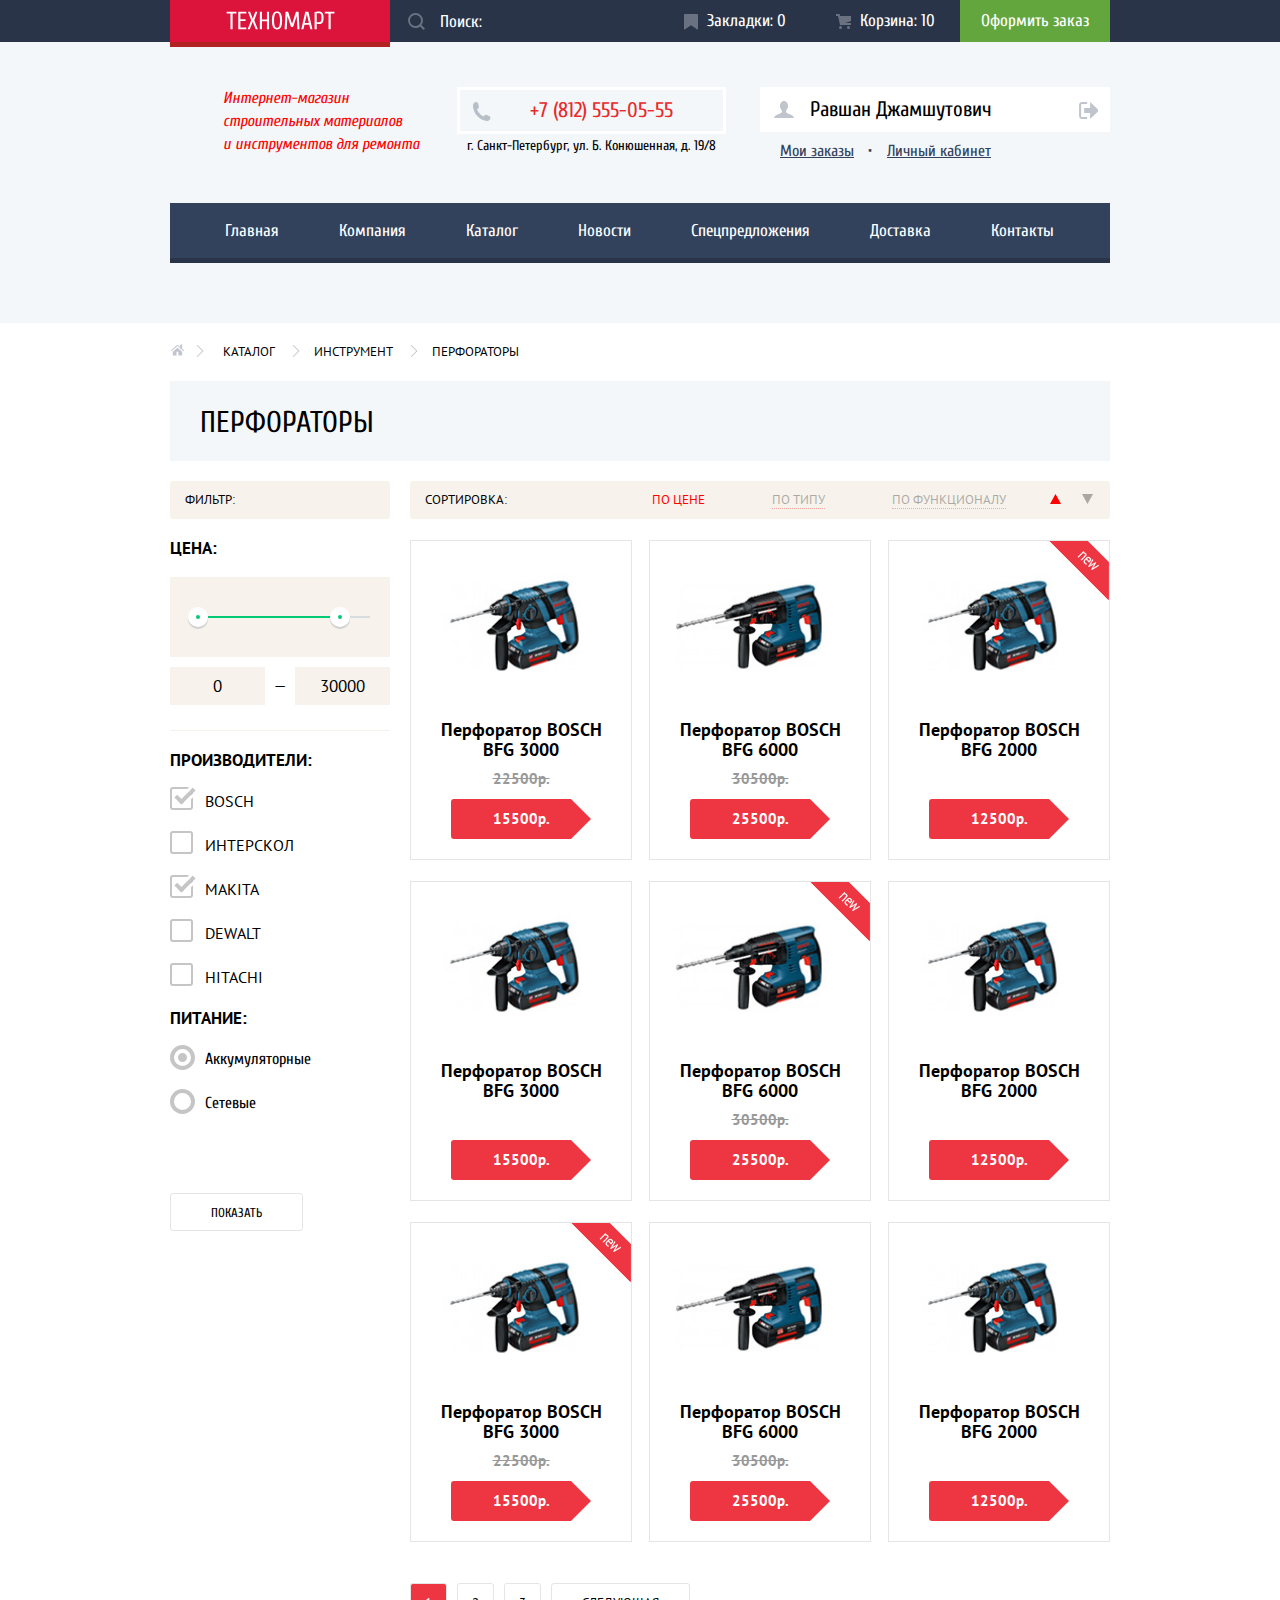
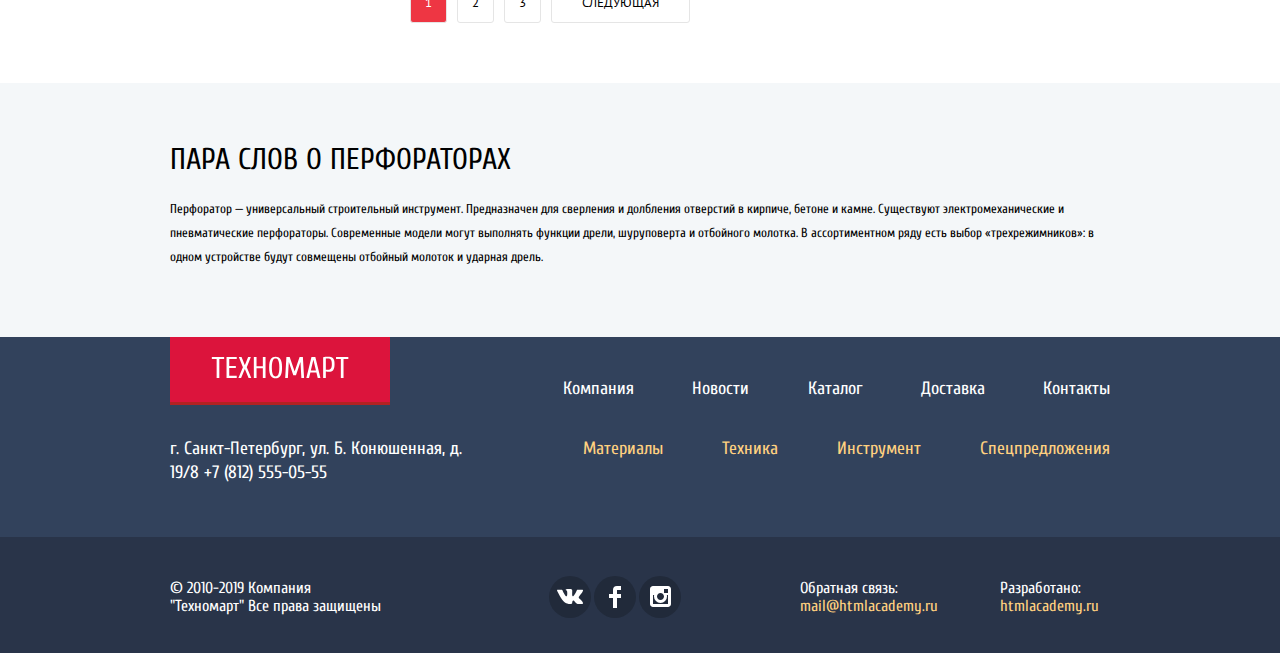
==== commit f4fd1b9a: "исправил замечания наставника - 2" ====
--- a/catalog.html
+++ b/catalog.html
@@ -15,15 +15,18 @@
         <a class="top-nav-logo" href="index.html">
           <img src="img/logo-technomart.svg" width="109" height="19" alt="Техномарт">
         </a>
-        <div class="top-nav-search">
-          <svg width="17" height="17" viewBox="0 0 17 17">
-            <path d="M17 15.586l-3.542-3.542A7.465 7.465 0 0 0 15 7.5 7.5 7.5 0 1 0 7.5 15c1.71 0 3.282-.579 4.544-1.542L15.586 17 17 15.586zM2 7.5C2 4.467 4.467 2 7.5 2 10.532 2 13 4.467 13 7.5c0 3.032-2.468 5.5-5.5 5.5A5.506 5.506 0 0 1 2 7.5z"/>
-          </svg>
-          <form name="search" method="get"
-                action = "https://echo.htmlacademy.ru/">
-            <input type="search" name="search_for" placeholder="Поиск:" aria-label="Поиск" value="">
-          </form>
-        </div>
+        <form class="top-nav-search"
+              action="https://echo.htmlacademy.ru"
+              method="get">
+          <input class="top-nav-search-input" type="search" name="search" placeholder="Поиск:">
+          <button class="top-nav-search-btn  hidden" type="submit">
+            <span class="visually-hidden">Искать</span>
+            <svg xmlns="http://www.w3.org/2000/svg" width="17" height="17" viewBox="0 0 17 17">
+              <path fill="#ffffff"
+                    d="M17 15.586l-3.542-3.542A7.465 7.465 0 0 0 15 7.5 7.5 7.5 0 1 0 7.5 15c1.71 0 3.282-.579 4.544-1.542L15.586 17 17 15.586zM2 7.5C2 4.467 4.467 2 7.5 2 10.532 2 13 4.467 13 7.5c0 3.032-2.468 5.5-5.5 5.5A5.506 5.506 0 0 1 2 7.5z"/>
+            </svg>
+          </button>
+        </form>
         <ul class="top-nav-cart-list">
           <li class="top-nav-cart-item">
             <svg width="14" height="16" viewBox="0 0 14 16">
@@ -55,19 +58,18 @@
               г. Санкт-Петербург, ул. Б. Конюшенная, д. 19/8
             </p>
           </div>
-          <ul class="logout-list">
-            <li class="logout-item">
-              <a href="">
-                <div class="logout-button">
-                  <img src="img/icon-user.svg" width="20" height="18" alt="Пользователь">
-                  Равшан Джамшутович
-                  <img src="img/icon-logout.svg" width="20" height="17" alt="Выйти">
-                </div>
+          <div class="user-nav-box">
+            <p class="user-info">
+              <a class="user-profile" href="">Равшан Джамшутович</a>
+              <a class="user-exit" href="">
+                <span class="visually-hidden">Выход</span>
               </a>
-            </li>
-            <li class="logout-item"><a class="user-link" href="">Мои заказы</a></li>
-            <li class="logout-item"><a class="user-link" href="">Личный кабинет</a></li>
-          </ul>
+            </p>
+            <p class="user-menu">
+              <a href="">Мои заказы</a>
+              <a href="">Личный кабинет</a>
+            </p>
+          </div>
         </div>
         <div class="site-nav">
           <ul class="site-nav-list">
@@ -454,7 +456,7 @@
       </div>
     </div>
   </footer>
-  <section class="modal modal-add-basket">
+  <div class="modal modal-add-basket">
     <div class="modal-add-basket-top">
       <img src="img/modal-check.svg" width="66" height="66" alt="OK">
       <p>Товар добавлен в корзину!</p>
@@ -466,7 +468,6 @@
     <button class="modal-close" type="button">
       <span class="visually-hidden">Закрыть</span>
     </button>
-  </section>
-  <script src="js/add2basket.js"></script>
+  </div>
   </body>
 </html>
--- a/css/style.css
+++ b/css/style.css
@@ -1,7 +1,8 @@
 body {
-  margin: 0;
-  padding: 0;
   box-sizing: border-box;
+
+  margin: 0;
+  padding: 0;
 
   font-family: "Cuprum", Arial, sans-serif;
   font-size: 16px;
@@ -22,9 +23,9 @@
   width: 1px;
   height: 1px;
   margin: -1px;
+  padding: 0;
+
   border: 0;
-  padding: 0;
-
   white-space: nowrap;
 
   clip-path: inset(100%);
@@ -38,34 +39,27 @@
   padding: 0 10px;
 }
 
-button {
-  margin: 0;
-  padding: 0;
-  border: none;
-}
-
 .button {
   display: inline-block;
-
   height: 25px;
   padding: 40px;
   padding-top: 12px;
   padding-bottom: 2px;
 
-  border-radius: 3px;
-
   font-family: "Cuprum", Arial, sans-serif;
   font-size: 14px;
   line-height: 18px;
-  background-color: #DC143C;
-  color: #FFF;
+  color: #FFFFFF;
   text-transform: uppercase;
-
   vertical-align: middle;
   text-align: center;
-}
-
-.button:hover {
+
+  background-color: #DC143C;
+  border-radius: 3px;
+}
+
+.button:hover,
+.button:focus {
   background-color: #CA2C37;
 }
 
@@ -81,7 +75,6 @@
   display: flex;
   flex-direction: column;
   align-items: center;
-
   padding-bottom: 60px;
 
   background-color: #F4F7F9;
@@ -91,19 +84,19 @@
   display: flex;
   flex-direction: row;
   justify-content: center;
-
   width: 100%;
   height: 42px;
 
-  color: #FFF;
+  font-size: 17px;
+  color: #FFFFFF;
+
   background-color: #293449;
-  font-size: 17px;
 }
 
 .top-nav-logo {
   position: relative;
+
   display: block;
-
   min-width: 220px;
   height: 42px;
 
@@ -115,92 +108,112 @@
 }
 
 .top-nav-logo::after {
+  content: "";
+
   position: absolute;
-  content: "";
-  width:220px;
-  height: 5px;
   bottom: -5px;
   left: 0;
+
+  width: 220px;
+  height: 5px;
+
   background-color: #B22222;
 }
 
-.top-nav-logo:hover {
+.top-nav-logo:hover,
+.top-nav-logo:focus {
   background-color: #CA2C37;
+  outline: none;
 }
 
 .top-nav-logo:active {
   background-color: #BA2732;
 }
 
+
 .top-nav-search {
-  display: flex;
-  justify-content: space-around;
-
+  position: relative;
+}
+
+.top-nav-search-btn {
+  position: absolute;
+  top: 12px;
+  left: 12px;
+
+  background: none;
+  border: none;
+  opacity: 0.3;
+}
+
+.top-nav-search input {
   width: 270px;
   height: 42px;
-
-  color: #FFF;
-  text-align: center;
-  vertical-align: middle;
-  line-height: 42px;
-}
-
-.top-nav-search svg {
-  display: block;
-
-  margin: auto;
-
-  opacity: 0.3;
-  fill: #FFF;
-}
-
-.top-nav-search input {
-  border: none;
-  width: 200px;
-  height: 42px;
-  background-color: #293449;
-  color: #FFF;
-}
-
-.top-nav-search:focus,
-.top-nav-search:focus input,
-.top-nav-search:focus svg {
-  color: #000;
-  background-color: #FFF;
-  opacity: 1.0;
-  fill: #F00;
+  padding-right: 10px;
+  padding-left: 50px;
+
+  color: #FFFFFF;
+
+  background-color: transparent;
+  border: 0;
+}
+
+.top-nav-search-input:hover + .top-nav-search-btn,
+.top-nav-search-input:focus + .top-nav-search-btn,
+.top-nav-search-btn:hover {
+  opacity: 1;
+}
+
+.top-nav-search-input:focus,
+.top-nav-search-input:active {
+  color: #000000;
+
+  background-color: #FFFFFF;
+  outline: none;
+}
+
+.top-nav-search-input:focus + .top-nav-search-btn path,
+.top-nav-search-input:active + .top-nav-search-btn path {
+  fill: #FF0000;
+  opacity: 1;
+}
+
+.top-nav-search input::placeholder {
+  color: #FFFFFF;
 }
 
 .top-nav-cart-list {
-  margin: 0;
-  padding: 0;
+  display: flex;
+  margin: 0;
+  padding: 0;
+
   list-style: none;
-  display: flex;
 }
 
 .top-nav-cart-item {
   display: inline-block;
   width: 150px;
   height: 42px;
-  /*margin-left: 15px;*/
+
   text-align: center;
   vertical-align: middle;
   line-height: 42px;
 }
 
 .top-nav-cart-item svg {
-  /*display: inline-block;*/
   margin-right: 5px;
+
   vertical-align: middle;
-  fill: #FFF;
+  fill: #FFFFFF;
   opacity: 0.3;
 }
 
-.top-nav-cart-item:hover {
+.top-nav-cart-item:hover,
+.top-nav-cart-item:focus {
   background-color: #212A3A;
 }
 
-.top-nav-cart-item:hover svg {
+.top-nav-cart-item:hover svg,
+.top-nav-cart-item:focus svg {
   opacity: 1.0;
 }
 
@@ -213,7 +226,8 @@
   background-color: #63A63E;
 }
 
-.top-nav-cart-item:last-child:hover {
+.top-nav-cart-item:last-child:hover,
+.top-nav-cart-item:last-child:focus {
   background-color: #5FBB2D;
 }
 
@@ -226,21 +240,23 @@
   display: flex;
   justify-content: space-between;
   align-items: flex-start;
-  /*min-height: 158px;*/
   padding: 45px 0 40px;
+
+  font-size: 21px;
+
   background-color: #F4F7F9;
-  font-size: 21px;
 }
 
 .user-nav-slogan {
+  width: 200px;
+  height: 60px;
   margin-top: 0;
   margin-left: 53px;
-  width: 200px;
-  height: 60px;
+
   font-style: italic;
   font-size: 16px;
   line-height: 23px;
-  color: #F00;
+  color: #FF0000;
 }
 
 .user-nav-contacts {
@@ -249,6 +265,7 @@
   justify-content: center;
   align-items: center;
   width: 270px;
+
   font-size: 14px;
 }
 
@@ -258,122 +275,171 @@
 
 .user-nav-phone {
   position: relative;
+
   display: inline-block;
-  padding: 10px 50px 10px 70px;
+  padding: 10px;
+  padding-left: 70px;
+  padding-right: 50px;
+
   font-size: 21px;
   line-height: 21px;
   color: #E9292A;
   vertical-align: top;
-  border: 3px solid #FFF;
+
+  border: 3px solid #FFFFFF;
 }
 
 .user-nav-phone::before {
   content: "";
+
   position: absolute;
   top: 12px;
   left: 12px;
+
   width: 19px;
   height: 19px;
-  background-image: url(../img/icon-phone.svg);
+
+  background-image: url("../img/icon-phone.svg");
   background-repeat: no-repeat;
   background-position: 0 0;
 }
 
-.login-list {
-  margin: 0;
-  padding: 0;
-  display: flex;
-  width: 281px;
-  justify-content: space-between;
-  align-items: center;
-
+
+.user-menu a:hover,
+.user-menu a:focus,
+.user-nav-list a:hover,
+.user-nav-list a:focus {
+  color: #ee3643;
+  outline: none;
+}
+
+.user-nav-list,
+.main-nav-list {
+  margin: 0;
   list-style: none;
 }
 
-.login-list li {
+.user-nav-list,
+.user-info {
+  display: flex;
+  justify-content: flex-end;
+  flex-wrap: wrap;
+  margin: 0;
+  padding: 0;
+}
+
+.user-info {
+  margin-bottom: 5px;
+}
+
+.user-nav-list a,
+.user-info a {
+  display: block;
   padding: 12px 25px;
-  background-color: #FFF
-}
-
-.login-list li:first-child {
-  padding-left: 0;
-}
-
-.login-list li:first-child::before {
-  content: url(../img/icon-login.svg);
+  font-size: 21px;
+  line-height: 21px;
+  color: #000000;
+  background-color: #ffffff;
+}
+
+.user-nav a:active,
+.user-info a:active {
+  color: rgba(0, 0, 0, 0.3);
+}
+
+.user-nav .login-link {
+  position: relative;
+  margin-right: 10px;
+  padding-left: 50px;
+}
+
+.login-link:hover path,
+.login-link:focus path {
+  fill: #2f405b;
+}
+
+.login-link:active path {
+  fill: #c5c5c5;
+}
+
+.login-link svg {
+  position: absolute;
+  top: 14px;
+  left: 17px;
   width: 20px;
-  height: 15px;
-  margin: 14px;
-  opacity: 0.2;
-  margin-right: 10px;
-}
-
-.login-list li:first-child:hover::before {
-  opacity: 1.0;
-}
-
-.login-item,
-.logout-item {
-  list-style: none;
-}
-
-.login-item:hover {
-  color: #F00;
-}
-
-.login-item:active {
-  color: #000;
+  height: 17px;
+}
+
+.user-info .user-profile {
+  position: relative;
+  min-width: 250px;
+  padding: 12px 0 12px 50px;
+}
+
+.user-profile::before,
+.user-exit::before {
+  content: "";
+  position: absolute;
+  top: 14px;
+  left: 14px;
+  width: 20px;
+  height: 17px;
+  background: url("../img/icon-user.svg") no-repeat 0 0;
   opacity: 0.3;
-}
-
-.logout-list {
-  display: flex;
-  flex-wrap: wrap;
-  min-height: 70px;
-  width: 299px;
-}
-
-.logout-item:first-child {
-  display: flex;
-  justify-content: center;
-  align-items: center;
-  flex-basis: 100%;
-  background-color: #FFF;
-}
-
-.logout-item img {
+  transition-duration: 0.2s;
+}
+
+.user-exit {
+  position: relative;
+}
+
+.user-exit::before {
+  top: 15px;
+  left: 18px;
+  background: url("../img/icon-logout.svg") no-repeat 0 0;
+}
+
+.user-profile:hover::before,
+.user-exit:hover::before,
+.user-profile:focus::before,
+.user-exit:focus::before {
+  opacity: 1;
+}
+
+.user-profile:active::before,
+.user-exit:active::before {
   opacity: 0.3;
 }
 
-.logout-item:hover img {
-  opacity: 1.0;
-}
-
-.logout-item:not(:first-child) {
-  margin-left: 20px;
-}
-
-.logout-item:last-child {
+.user-menu {
+  margin: 0;
+  padding-left: 20px;
+}
+
+.user-menu a {
   position: relative;
-}
-
-.logout-item:last-child::before {
+  display: inline-block;
+  font-size: 16px;
+  line-height: 18px;
+  color: #32425c;
+  vertical-align: middle;
+  text-decoration: underline;
+}
+
+.user-menu a:not(:last-of-type)::before {
+  content: "•";
   position: absolute;
-  top: 12px;
-  left: -12px;
-
-  content: "";
-  display: block;
-  width: 4px;
-  height: 5px;
-  border-radius: 50%;
-  background-color: #000;
-}
-
-.logout-button img:first-child:hover,
-.logout-button img:last-child:hover {
-  opacity: 1;
-}
+  top: 0;
+  right: 10px;
+}
+
+.user-menu a:not(:last-of-type) {
+  padding-right: 28px;
+}
+
+
+
+
 
 .user-link {
   text-decoration: underline;
@@ -383,24 +449,23 @@
 }
 
 .user-link:hover {
-  color: #F00;
+  color: #FF0000;
 }
 
 .site-nav {
   min-height: 60px;
 
+  font-size: 17px;
+  color: #FFFFFF;
+
   background-color: #32425C;
-  color: #FFF;
-  font-size: 17px;
-
-  box-shadow: inset 0 -5px 0 0 #293449;
+  box-shadow:
+    0 -5px 0 0 #293449 inset;
 }
 
 .site-nav-list {
   display: flex;
-  /*justify-content: space-around;*/
   align-items: center;
-
   min-height: 55px;
   width: 100%;
   margin: 0;
@@ -412,7 +477,8 @@
 .site-nav-item {
   display: inline-block;
   padding: 16px 30px;
-  color: #FFF;
+
+  color: #FFFFFF;
   vertical-align: top;
 }
 
@@ -430,43 +496,35 @@
   flex-wrap: wrap;
   justify-content: flex-start;
   margin: 0;
-  padding: 0 25px 20px 0;
-
-  list-style: none;
-
-  font-family: "PT Sans",Arial,sans-serif;
+  padding: 0;
+  padding-right: 25px;
+  padding-bottom: 20px;
+
+  font-family: "PT Sans", Arial, sans-serif;
   text-transform: uppercase;
   font-size: 13px;
   line-height: 18px;
-}
-
-/*.breadcrumbs-item {*/
-/*  margin-right: 20px;*/
-/*}*/
-
-/*.breadcrumbs-item:first-child {*/
-/*  list-style: none;*/
-/*  margin-left: 0;*/
-/*}*/
-
-/*.breadcrumbs-item:last-child {*/
-/*  margin-right: 0;*/
-/*}*/
+  list-style: none;
+}
 
 .breadcrumbs-list li:not(:last-of-type) {
   position: relative;
+
   margin-right: 14px;
   padding-right: 25px;
 }
 
 .breadcrumbs-list li:not(:last-of-type)::after {
   content: "";
+
   position: absolute;
   top: 2px;
   right: 0;
+
   width: 8px;
   height: 12px;
-  background-image: url(../img/icon-breadcrumbs-bullit.svg);
+
+  background-image: url("../img/icon-breadcrumbs-bullit.svg");
   background-repeat: no-repeat;
   background-position: 0 0;
 }
@@ -477,8 +535,8 @@
 
 .main-body .header {
   font-size: 30px;
+  font-weight: 400;
   text-transform: uppercase;
-  font-weight: 400;
 }
 
 .catalog-header {
@@ -493,13 +551,13 @@
 .inner-content {
   display: flex;
   justify-content: space-between;
-
   margin-top: 20px;
 }
 
 .inner-content fieldset {
   margin: 0;
   padding: 0;
+
   border: none;
 }
 
@@ -516,40 +574,51 @@
 .filter-range {
   margin-bottom: 20px;
   padding-bottom: 25px;
+
   border-bottom: 1px solid #F7F3EC;
 }
 
 .range-controls {
   box-sizing: border-box;
   position: relative;
+
   height: 80px;
   margin-bottom: 10px;
-  padding: 39px 20px 0;
+  padding: 20px;
+  padding-top: 39px;
+  padding-bottom: 0;
+
   background-color: #F7F3EC;
 }
 
 .range-controls .scale {
   height: 2px;
-  background: #D7DCDE;
+
+  background-color: #D7DCDE;
 }
 
 .range-controls .bar, .range-toggle {
   width: 83%;
   height: 2px;
+
   background-color: #00CA74;
 }
 
 .range-toggle {
+  box-sizing: content-box;
   position: absolute;
   top: 30px;
   left: 0;
+
   width: 4px;
   height: 4px;
   padding: 0;
-  border: 8px solid #FFF;
+
+  border: 8px solid #FFFFFF;
   border-radius: 50%;
-  box-shadow: 0 2px 1px 0 #CFCFCF;
-  box-sizing: content-box;
+  box-shadow:
+    0 2px 1px 0 #CFCFCF;
+
   cursor: pointer;
 }
 
@@ -569,13 +638,16 @@
 
 .price-controls input {
   box-sizing: border-box;
+
   width: 95px;
   padding: 10px;
-  font-family: "PT Sans",Arial,sans-serif;
+
+  font-family: "PT Sans", Arial, sans-serif;
   font-size: 17px;
   text-align: center;
   line-height: 18px;
-  color: #000;
+  color: #000000;
+
   background-color: #F7F3EC;
   border: 0;
 }
@@ -583,16 +655,18 @@
 .filter-brands {
   margin-bottom: 22px;
   padding-bottom: 2px;
-  border-bottom: 1px solid #F7F3EC;
 
   font-family: "PT Sans", Arial, sans-serif;
   text-transform: uppercase;
+
+  border-bottom: 1px solid #F7F3EC;
 }
 
 .filter-list {
+  margin: 0;
+  padding: 0;
+
   list-style: none;
-  margin: 0;
-  padding: 0;
 }
 
 .filter-item {
@@ -602,20 +676,25 @@
 
 .filter-item label {
   position: relative;
+
   padding-left: 35px;
+
   cursor: pointer;
 }
 
 .filter-item label::before,
 .filter-item label::after {
+  content: "";
+
   box-sizing: border-box;
-  content: "";
   position: absolute;
   top: -2px;
   left: 0;
   z-index: 1;
+
   width: 23px;
   height: 23px;
+
   border: 2px solid #C5C5C5;
 }
 
@@ -645,18 +724,20 @@
   top: 0;
   left: 5px;
   z-index: 2;
+
   width: 20px;
   height: 10px;
+
   border: 4px solid #C5C5C5;
   border-radius: 0;
   border-top-width: 0;
   border-right-width: 0;
-  box-shadow: 2px 2px 0 1px #FFF,
-  inset -1px -2px 0 1px #FFF;
+  box-shadow:
+    2px 2px 0 1px #FFFFFF,
+   -1px -2px 0 1px #FFFFFF inset;
   transform: rotate(-45deg);
 }
 
-/* filter power */
 .filters .filter-power {
   margin-bottom: 58px;
 }
@@ -664,6 +745,7 @@
 .filter-input-radio + label::before {
   width: 25px;
   height: 25px;
+
   border-width: 4px;
   border-radius: 50%;
 }
@@ -671,8 +753,10 @@
 .filter-input-radio + label::after {
   top: 6px;
   left: 8px;
+
   width: 9px;
   height: 9px;
+
   background-color: #C5C5C5;
   border-radius: 50%;
 }
@@ -680,12 +764,15 @@
 
 .button-filter {
   height: inherit;
-  font-size: 13px;
-  color: #000;
-  background-color: #FFF;
-  border: 1px solid #E5E5E5;
+  margin: 0;
   padding-top: 10px;
   padding-bottom: 8px;
+
+  font-size: 13px;
+  color: #000000;
+
+  background-color: #FFFFFF;
+  border: 1px solid #E5E5E5;
 }
 
 .button-filter:hover,
@@ -700,18 +787,21 @@
 }
 
 .main-about {
-  background-color: #FFF;
   font-family: "PT Sans", Arial, sans-serif;
   font-size: 13px;
   line-height: 1.85;
+
+  background-color: #FFFFFF;
 }
 
 .main-section-filter .header,
 .main-section-sorting .header {
   margin: 0;
+
   font-family: "PT Sans", Arial, sans-serif;
   font-size: 13px;
   line-height: 18px;
+
   background-color: #F7F3EC;
 }
 
@@ -725,12 +815,11 @@
   display: flex;
   justify-content: flex-start;
   align-items: center;
-
   width: 205px;
+  min-height: 38px;
   margin-bottom: 20px;
-
-  min-height: 38px;
   padding-left: 15px;
+
   border-radius: 3px;
 }
 
@@ -738,17 +827,17 @@
   display: flex;
   align-items: center;
   justify-content: space-between;
-
+  min-height: 38px;
   margin-bottom: 21px;
   padding: 0 15px;
-  min-height: 38px;
-  border-radius: 3px;
 
   font-family: "PT Sans", Arial, sans-serif;
   font-size: 13px;
   list-style: none;
   text-transform: uppercase;
+
   background-color: #F7F3EC;
+  border-radius: 3px;
 }
 
 .filter-price,
@@ -785,8 +874,9 @@
   font-size: 17px;
   font-weight: 700;
   line-height: 18px;
+  text-transform: uppercase;
+
   background-color: inherit;
-  text-transform: uppercase;
 }
 
 .filter-button,
@@ -801,7 +891,6 @@
   display: flex;
   justify-content: space-between;
   align-items: inherit;
-
   width: 443px;
 }
 
@@ -809,7 +898,6 @@
   display: flex;
   justify-content: space-between;
   align-items: inherit;
-
   width: 354px;
   margin: 0;
   padding: 0;
@@ -821,51 +909,48 @@
   display: flex;
   justify-content: space-between;
   align-items: inherit;
-
   width: 43px;
   margin: 0;
-  padding: 0;
   margin-right: 2px;
+  padding: 0;
 
   line-height: 18px;
 }
 
-.sort-by-item,
-.sort-direction-item {
-}
-
 .sort-by-item a {
-  border-bottom: 1px dotted #F00;
-  color: #000;
+  color: #000000;
+
+  border-bottom: 1px dotted #FF0000;
   opacity: 0.3;
 }
 
 .sort-by-item a.checked {
-  /*text-decoration: none;*/
+  color: #FF0000;
+
   border-bottom: none;
-  color: #F00;
   opacity: 1.0;
 }
 
 .sort-by-item:hover a {
-  border-bottom: 1px solid #F00;
-  color: #000;
+  color: #000000;
+
+  border-bottom: 1px solid #FF0000;
   opacity: 1.0;
 }
 
 .sort-direction-item svg {
-  fill: #000;
+  fill: #000000;
   opacity: 0.3;
 }
 
 .sort-direction-item a.checked svg {
-  fill: #F00;
+  fill: #FF0000;
   opacity: 1.0;
 }
 
 .sort-direction-item svg:hover,
 .sort-direction-item a.checked svg:hover {
-  fill: #000;
+  fill: #000000;
   opacity: 1.0;
 }
 
@@ -877,17 +962,19 @@
 .catalog-section .header {
   font-family: "Cuprum", Arial, sans-serif;
   font-size: 30px;
+
   background-color: #F9F5F0;
 }
+
 .catalog-list {
   display: flex;
   justify-content: space-between;
   flex-wrap: wrap;
+  margin: 0;
+  margin-bottom: 20px;
+  padding: 0;
 
   list-style: none;
-  margin: 0;
-  margin-bottom: 20px;
-  padding: 0;
 }
 
 .catalog-item {
@@ -897,25 +984,25 @@
   flex-direction: column;
   justify-content: space-between;
   align-items: center;
-
   width: 220px;
   height: 318px;
-
   margin-bottom: 21px;
-  border: solid 1px #E5E5E5;
 
   font-weight: 700;
   text-align: center;
+
+  border: solid 1px #E5E5E5;
 }
 
 .catalog-item:hover {
-  box-shadow: 0 10px 25px 0 rgba(41, 52, 73, 0.5);
+  box-shadow:
+    0 10px 25px 0 rgba(41, 52, 73, 0.5);
 }
 
 .catalog-item img {
-   width: 100%;
-   height: auto;
- }
+  width: 100%;
+  height: auto;
+}
 
 .catalog-item figure {
   margin: 0;
@@ -923,15 +1010,14 @@
 }
 
 .item-header {
-  /*margin-bottom: 15px;*/
   padding: 0 20px;
+
   font-size: 18px;
   line-height: 20px;
 }
 
 .item-price-promo {
   min-height: 20px;
-  /*margin-bottom: 10px;*/
 
   color: #999999;
   text-decoration: line-through;
@@ -945,15 +1031,16 @@
   margin: 0 auto 20px;
   padding: 9px 30px;
 
-  color: #FFF;
-
-  background: #EE3643;
+  line-height: 22px;
+  color: #FFFFFF;
+
+  background-color: #EE3643;
   border-radius: 3px;
-  line-height: 22px;
 }
 
 .item-price-regular:after {
   content: "";
+
   position: absolute;
   top: 0;
   right: -20px;
@@ -961,13 +1048,14 @@
   width: 0;
   height: 0;
 
-  border: 20px solid #FFF;
+  border: 20px solid #FFFFFF;
   border-left-color: #EE3643;
 }
 
 .catalog-item.new:before,
-.card.new:before{
+.card.new:before {
   content: "";
+
   position: absolute;
   top: 0px;
   right: 0px;
@@ -990,7 +1078,7 @@
   height: 88px;
   padding: 40px 0;
 
-  background-color: #FFF;
+  background-color: #FFFFFF;
 }
 
 .actions .item-button-buy,
@@ -1004,7 +1092,7 @@
 
   font-size: 14px;
   font-family: "Cuprum", "Arial", sans-serif;
-  color: #FFF;
+  color: #FFFFFF;
   text-transform: uppercase;
   text-decoration: none;
 
@@ -1013,7 +1101,18 @@
 }
 
 .actions .item-button-buy {
-  box-shadow: 0 -3px 0 #367315 inset;
+  box-shadow:
+    0 -3px 0 #367315 inset;
+}
+
+.actions .item-button-buy:hover {
+  background-color: #5FBB2D
+}
+
+.actions .item-button-buy:active {
+  background-color: #518534;
+  box-shadow: none;
+  outline: none;
 }
 
 .actions .item-button-save {
@@ -1022,8 +1121,22 @@
 
   color: #63A63E;
 
-  background-color: #FFF;
+  background-color: #FFFFFF;
   border: 3px solid #63A63E;
+}
+
+.actions .item-button-save:hover {
+  color: #32425C;
+
+  border-color: #32425C;
+  outline: none;
+}
+
+.actions .item-button-save:active {
+  color: rgba(50, 66, 92, 0.3);
+
+  border-color: rgba(50, 66, 92, 0.3);
+  outline: none;
 }
 
 .catalog-item .actions {
@@ -1053,10 +1166,9 @@
 .page-list {
   display: flex;
   flex-wrap: wrap;
-
-  margin: 0;
-  padding: 0;
+  margin: 0;
   margin-bottom: 60px;
+  padding: 0;
 
   font-size: 13px;
   text-transform: uppercase;
@@ -1067,13 +1179,13 @@
 .page-item a,
 .page-item.current {
   display: inline-block;
-
   padding: 10px 14px;
+
+  color: #000000;
+  vertical-align: top;
+
   border: 1px solid #E5E5E5;
   border-radius: 3px;
-
-  color: #000;
-  vertical-align: top;
 }
 
 .page-item:not(:last-of-type) {
@@ -1085,7 +1197,8 @@
 }
 
 .page-item.current {
-  color: #FFF;
+  color: #FFFFFF;
+
   background-color: #EE3643;
 }
 
@@ -1096,12 +1209,15 @@
 }
 
 .page-item a:active {
-  color: #000;
+  color: #000000;
+
   border: 1px solid #EE3643;
 }
 
 .section-about {
-  padding: 40px 0 55px;
+  padding: 0;
+  padding-top: 40px;
+  padding-bottom: 55px;
 
   background-color: #F4F7F9;
 }
@@ -1121,15 +1237,16 @@
 .card {
   box-sizing: border-box;
   position: relative;
+
   width: 300px;
   min-height: 123px;
-
   margin-bottom: 20px;
   padding: 20px 25px;
 }
 
 .card h3 {
   margin: 0 0 15px;
+
   font-size: 24px;
   line-height: 30px;
 }
@@ -1138,11 +1255,13 @@
   display: inline-block;
   width: 135px;
   min-height: 38px;
+
   font-size: 14px;
   line-height: 38px;
   text-align: center;
   text-transform: uppercase;
-  color: #FFF;
+  color: #FFFFFF;
+
   background-color: rgba(0, 0, 0, 0.1);
   border-radius: 3px;
 }
@@ -1150,7 +1269,7 @@
 .card a:focus,
 .card a:hover {
   background-color: rgba(0, 0, 0, 0.2);
-  outline: 0;
+  outline: none;
 }
 
 .card a:active {
@@ -1158,29 +1277,32 @@
 }
 
 .features-section {
+  margin-top: 60px;
+
   font-size: 24px;
-  color: #FFF;
-  margin-top: 60px;
+  color: #FFFFFF;
 }
 
 .features-slider {
+  box-sizing: border-box;
   position: relative;
-  box-sizing: border-box;
 
   order: -1;
-  background-color: #000;
-
-  color: #FFF;
+
   font-size: 18px;
+  color: #FFFFFF;
+
+  background-color: #000000;
 }
 
 .sliders-list {
+  margin: 0;
+  padding: 0;
+
   list-style: none;
-  margin: 0;
-  padding: 0;
-}
-
-.sliders-list li:first-child {
+}
+
+.sliders-list li:last-child {
   display: none;
 }
 
@@ -1192,7 +1314,9 @@
   position: absolute;
   top: 22px;
   left: 24px;
-  margin: 0;
+
+  margin: 0;
+
   font-size: 36px;
   font-weight: 700;
   line-height: 36px;
@@ -1203,7 +1327,9 @@
   position: absolute;
   top: 60px;
   left: 24px;
-  margin: 0;
+
+  margin: 0;
+
   font-size: 18px;
   line-height: 24px;
 }
@@ -1212,7 +1338,10 @@
   position: absolute;
   bottom: 29px;
   left: 24px;
-  padding: 10px 50px 0 50px;
+
+  padding: 50px;
+  padding-top: 10px;
+  padding-bottom: 0;
 }
 
 .slider-controls {
@@ -1220,39 +1349,53 @@
   left: 50%;
   bottom: 36px;
   z-index: 3;
+
   transform: translate(-50%, 0);
 }
 
 .slider-controls label {
+  box-sizing: border-box;
+
   display: inline-block;
-  box-sizing: border-box;
   margin: 0 3px;
   width: 10px;
   height: 10px;
+
   vertical-align: middle;
-  border: 2px solid #FFF;
+
+  border: 2px solid #FFFFFF;
   border-radius: 50%;
-  background-color: #FFF;
-  box-shadow: 0 0 2px rgba(0, 0, 0, 0.8);
+  background-color: #FFFFFF;
+  box-shadow:
+    0 0 2px rgba(0, 0, 0, 0.8);
+
   cursor: pointer;
+}
+
+.slider-controls label:first-child {
+  background-color: #EE3643;
 }
 
 .slide-prev,
 .slide-next {
   position: absolute;
+
   margin: 0;
 }
 
 .slide-next,
 .slide-prev {
   top: 42%;
+
   width: 22px;
   height: 40px;
+
   background-image: url(../img/icon-left.svg);
   background-repeat: no-repeat;
   background-position: 0 0;
   background-color: transparent;
   border: 0;
+
   cursor: pointer;
 }
 
@@ -1316,7 +1459,9 @@
   justify-content: space-between;
   align-items: center;
   margin-bottom: 20px;
-  padding: 25px 24px 25px 30px;
+  padding: 25px;
+  padding-left: 30px;
+  padding-right: 24px;
 
   background-color: #F9F5F0;
 }
@@ -1328,7 +1473,9 @@
 
 .popular-header .button,
 .producer-header .button {
-  padding: 10px 54px 0 54px;
+  padding: 54px;
+  padding-top: 10px;
+  padding-bottom: 0;
 }
 
 .producer-list {
@@ -1336,25 +1483,25 @@
   flex-wrap: wrap;
   justify-content: space-between;
   align-content: center;
+  padding: 0;
 
   list-style: none;
-  padding: 0;
 }
 
 .producer-item {
   display: flex;
   justify-content: center;
   align-items: center;
-  margin-bottom: 20px;
-
   width: 220px;
   height: 145px;
+  margin-bottom: 20px;
 
   border: solid 1px #EAEAEA;
 }
 
 .producer-item:hover {
-  box-shadow: 0 10px 25px 0 rgba(41, 52, 73, 0.5);
+  box-shadow:
+    0 10px 25px 0 rgba(41, 52, 73, 0.5);
 }
 
 .producer-item img {
@@ -1376,7 +1523,6 @@
 .service-about p {
   width: 398px;
   min-height: 37px;
-
   margin-bottom: 68px;
 
   font-family: "PT Sans", Arial, sans-serif;
@@ -1389,19 +1535,26 @@
 
 .service-list {
   position: relative;
-  margin: 0;
-  padding: 0;
+
+  margin: 0;
+  padding: 0;
+
   list-style: none;
 }
 
 .service-list::before {
   content: "";
+
   position: absolute;
   top: -50px;
   right: 0;
+
   width: 10px;
   height: 280px;
-  background: url(../img/shadow.png) no-repeat 0 0;
+
+  background-image: url("../img/shadow.png");
+  background-repeat: no-repeat;
+  background-position: 0 0;
 }
 
 .service-item {
@@ -1413,30 +1566,40 @@
 
   font-size: 21px;
   font-weight: 700;
+  color: #FFFFFF;
+
   background-color: #32425C;
-  color: #FFF;
-
   box-shadow:
-    inset 0 1px 0 0 #25354f,
-    inset 0 2px 0 0 #3e4f69;
+    0 1px 0 0 #25354F inset,
+    0 2px 0 0 #3E4F69 inset;
+
   cursor: pointer;
 }
 
+.service-item:focus,
+.service-item:hover {
+  background-color: #293449;
+  outline: none;
+}
+
 .service-item.checked {
-  background-color: #FFF;
-  color: #000;
+  color: #000000;
+
+  background-color: #FFFFFF;
   box-shadow: none;
 }
 
 .service-description-list {
+  margin: 0;
+  padding: 0;
+
   list-style: none;
-  margin: 0;
-  padding: 0;
 }
 
 .service-description-item {
+  box-sizing: border-box;
+
   display: none;
-  box-sizing: border-box;
   width: 620px;
   min-height: 282px;
   padding-left: 80px;
@@ -1472,7 +1635,7 @@
   font-size: 36px;
   font-weight: 400;
   line-height: 36px;
-  color: #32425c;
+  color: #32425C;
   text-transform: uppercase;
 }
 
@@ -1485,8 +1648,35 @@
 }
 
 .logistic-list {
+  margin: 0;
+  padding: 0;
+
+  list-style: none;
   font-family: "Cuprum", Arial, sans-serif;
   font-size: 18px;
+}
+
+.logistic-item {
+  position: relative;
+
+  margin-bottom: 20px;
+  padding-left: 35px;
+
+  font-size: 18px;
+  line-height: 20px;
+}
+
+.logistic-item::before {
+  content: "";
+
+  position: absolute;
+  top: 50%;
+  left: 0;
+
+  width: 25px;
+  height: 2px;
+
+  background-color: #EE3643;
 }
 
 .index-columns {
@@ -1515,17 +1705,20 @@
 }
 
 .main-footer {
+  font-size: 18px;
+  color: #FFFFFF;
+
   background-color: #32425C;
-  font-size: 18px;
-  color: #FFF;
 }
 
 .main-footer-logo {
   display: block;
   width: 220px;
   height: 68px;
+
   background-color: #DC143C;
-  box-shadow: 0 -3px 0 0 #B22222 inset;
+  box-shadow:
+    0 -3px 0 0 #B22222 inset;
 
   text-align: center;
   vertical-align: middle;
@@ -1533,9 +1726,10 @@
 }
 
 .main-footer ul {
+  margin: 0;
+  padding: 0;
+
   list-style: none;
-  margin: 0;
-  padding: 0;
 }
 
 .first-line {
@@ -1556,32 +1750,41 @@
   height: 28px;
 }
 
+.about-item:hover {
+  text-decoration: underline;
+}
+
 .second-line {
+  display: flex;
+  justify-content: space-between;
   margin-top: 32px;
   margin-bottom: 52px;
-  display: flex;
-  justify-content: space-between;
 }
 
 .main-footer-contacts {
-  margin: 0;
-  padding: 0;
   width: 322px;
   min-height: 40px;
+  margin: 0;
+  padding: 0;
 }
 
 .section-list {
-  width: 527px;
   display: flex;
   flex-wrap: wrap;
   justify-content: space-between;
   align-items: flex-start;
+  width: 527px;
+
   color: #FFD180;
 }
 
 .section-item {
   display: inline-block;
   height: 48px;
+}
+
+.section-item:hover {
+  text-decoration: underline;
 }
 
 .bottom-line {
@@ -1620,10 +1823,11 @@
   flex-wrap: wrap;
   justify-content: space-between;
   width: 132px;
+  margin: 0;
+  margin-bottom: 10px;
+  padding: 0;
+
   list-style: none;
-  margin: 0;
-  padding: 0;
-  margin-bottom: 10px;
 }
 
 .social-item {
@@ -1632,6 +1836,7 @@
   align-items: center;
   width: 42px;
   height: 42px;
+
   background-color: #212A3A;
   border-radius: 50%;
 }
@@ -1654,8 +1859,8 @@
 }
 
 .main-footer-link {
+  color: #FFD180;
   text-decoration: none;
-  color: #FFD180;
 }
 
 .main-footer li:hover,
@@ -1676,7 +1881,7 @@
 .modal {
   position: fixed;
 
-  color: #000;
+  color: #000000;
   font-size: 18px;
   line-height: 18px;
 }
@@ -1699,29 +1904,28 @@
 }
 
 .modal-add-basket {
-  display: none;
   top: 120px;
   left: 50%;
 
+  display: none;
+  width: 620px;
   margin-left: -310px;
 
-  width: 620px;
-  /*height: 394px;*/
-  background-color: #FFF;
+  background-color: #FFFFFF;
   box-shadow:
     0 7px 0 0 #FF5256 inset,
     0 20px 40px 0 rgba(0, 0, 0, 0.75);
 }
 
 .modal-feedback {
-  display: none;
   top: 120px;
   left: 50%;
 
+  display: none;
+  width: 620px;
   margin-left: -310px;
 
-  width: 620px;
-  background-color: #FFF;
+  background-color: #FFFFFF;
   box-shadow:
     0 7px 0 0 #FF5256 inset,
     0 20px 40px 0 rgba(0, 0, 0, 0.75);
@@ -1730,6 +1934,7 @@
 .modal-feedback fieldset {
   margin: 0;
   padding: 0;
+
   border: none;
 }
 
@@ -1738,16 +1943,15 @@
   display: flex;
   align-items: center;
   flex-wrap: wrap;
-
   padding: 45px 80px;
 }
 
 .modal-feedback-bottom,
 .modal-add-basket-bottom {
+  box-sizing: border-box;
+
   display: flex;
   justify-content: space-between;
-  box-sizing: border-box;
-
   width: 100%;
   height: 112px;
   padding: 37px 80px;
@@ -1786,7 +1990,6 @@
 
 .modal-feedback label {
   display: block;
-
   margin-bottom: 13px;
 
   font-size: 18px;
@@ -1799,23 +2002,24 @@
 
   width: 100%;
   padding: 10px 14px;
-  border: 2px solid #DEE3E4;
-  border-radius: 4px;
 
   font-family: "PT Sans", Arial, sans-serif;
   font-size: 13px;
   line-height: 13px;
+
+  border: 2px solid #DEE3E4;
+  border-radius: 4px;
 }
 
 .modal-feedback input[type=submit] {
   height: 38px;
   width: 100%;
-
   padding: 9px 13px;
 }
 
 .modal-feedback textarea {
   box-sizing: border-box;
+
   width: 100%;
   height: 100px;
   padding: 12px 14px;
@@ -1823,22 +2027,21 @@
   border: 2px solid #DEE3E4;
   border-radius: 4px;
 
-  resize: none;
-
   font-family: "PT Sans", Arial, sans-serif;
   font-size: 13px;
   line-height: 13px;
+
+  resize: none;
 }
 
 .modal-map {
-  display: none;
   top: 120px;
   left: 50%;
 
-  margin-left: -470px;
-
+  display: none;
   width: 940px;
   height: 446px;
+  margin-left: -470px;
 
   box-shadow:
     0 20px 40px 0 rgba(0, 0, 0, 0.75);
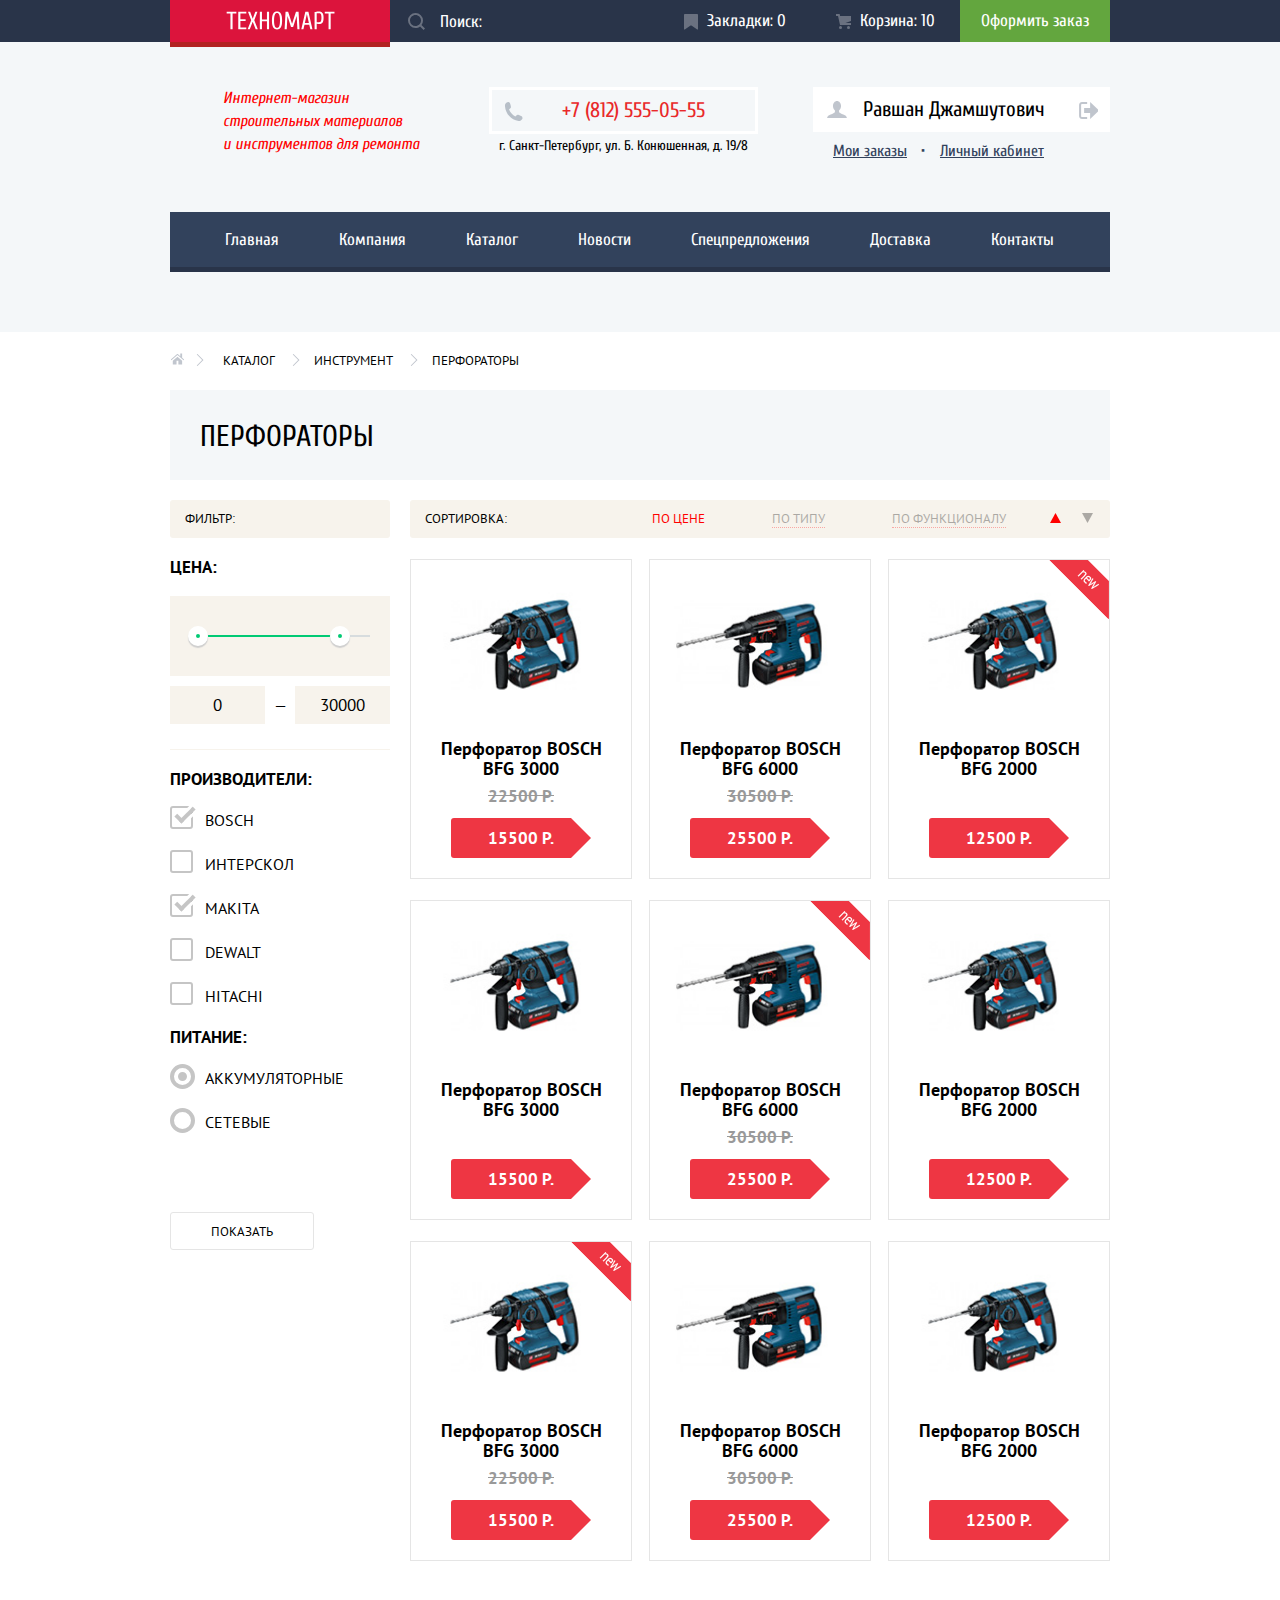
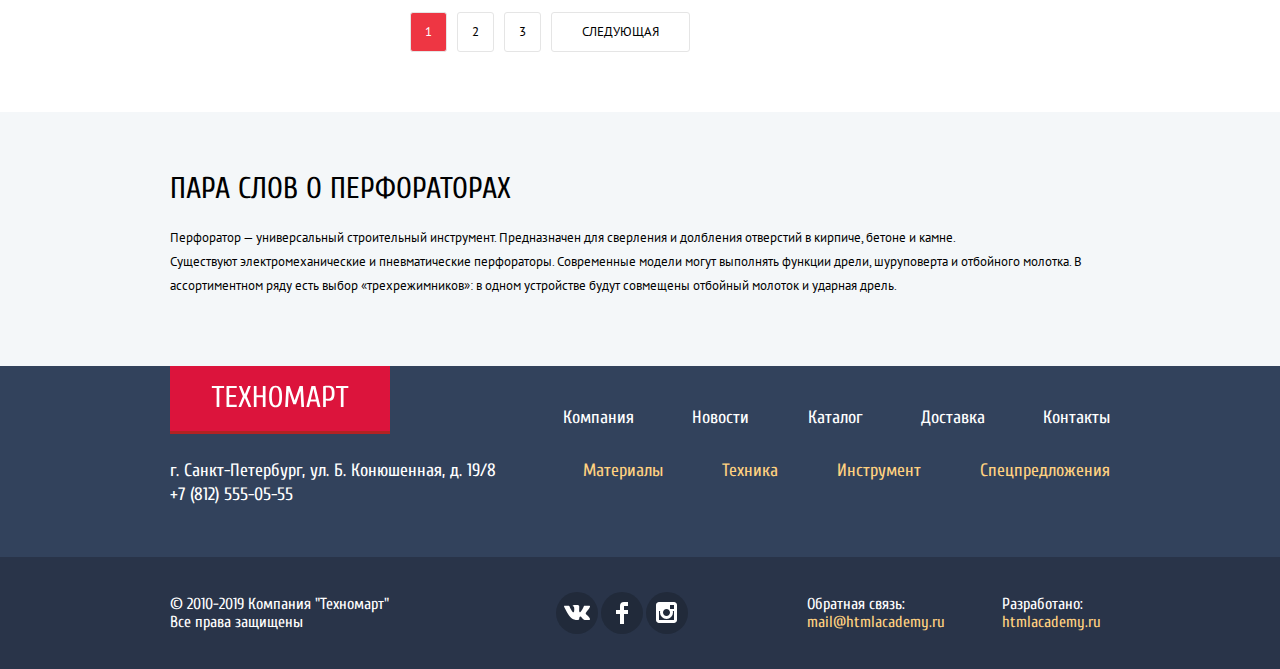
==== commit aa5d4db2: "Исправления по замечаниям от случайного наставника." ====
--- a/catalog.html
+++ b/catalog.html
@@ -3,18 +3,19 @@
   <head>
     <meta charset="utf-8">
     <title>HTML Academy: Техномарт - Каталог товаров</title>
-    <link href="https://fonts.googleapis.com/css?family=Cuprum:400,400i,700|PT+Sans:400,400i,700&display=swap&subset=cyrillic" rel="stylesheet">
+    <link href="https://fonts.googleapis.com/css?family=Cuprum:400,400i,700&amp;subset=cyrillic" rel="stylesheet">
+    <link href="https://fonts.googleapis.com/css?family=PT+Sans:400,700&amp;subset=cyrillic" rel="stylesheet">
     <link href="css/normalize.css" rel="stylesheet">
-    <link href="css/style.css" rel="stylesheet" >
+    <link href="css/style.min.css" rel="stylesheet" >
   </head>
   <body>
   <header class="main-header">
     <h1 class="visually-hidden">Техномарт</h1>
     <nav class="main-nav">
       <div class="top-nav">
-        <a class="top-nav-logo" href="index.html">
+        <div class="top-nav-logo" href="index.html">
           <img src="img/logo-technomart.svg" width="109" height="19" alt="Техномарт">
-        </a>
+        </div>
         <form class="top-nav-search"
               action="https://echo.htmlacademy.ru"
               method="get">
@@ -53,7 +54,7 @@
             и инструментов для ремонта
           </p>
           <div class="user-nav-contacts">
-            <p class="user-nav-phone">+7 (812) 555-05-55</p>
+            <a class="user-nav-phone" href="tel:+78125550555">+7 (812) 555-05-55</a>
             <p class="user-nav-address" aria-label="Контакты">
               г. Санкт-Петербург, ул. Б. Конюшенная, д. 19/8
             </p>
@@ -233,8 +234,8 @@
                       Перфоратор BOSCH BFG 3000
                     </figcaption>
                   </figure>
-                  <div class="item-price-promo">22500р.</div>
-                  <div class="item-price-regular"><a href="">15500р.</a></div>
+                  <div class="item-price-promo">22500 Р.</div>
+                  <div class="item-price-regular"><a href="">15500 Р.</a></div>
                   <div class="actions">
                     <button class="item-button-buy" type="button">Купить</button>
                     <button class="item-button-save" type="button">В закладки</button>
@@ -249,8 +250,8 @@
                       Перфоратор BOSCH BFG 6000
                     </figcaption>
                   </figure>
-                  <div class="item-price-promo">30500р.</div>
-                  <div class="item-price-regular"><a href="">25500р.</a></div>
+                  <div class="item-price-promo">30500 Р.</div>
+                  <div class="item-price-regular"><a href="">25500 Р.</a></div>
                   <div class="actions">
                     <button class="item-button-buy" type="button">Купить</button>
                     <button class="item-button-save" type="button">В закладки</button>
@@ -265,7 +266,7 @@
                       Перфоратор BOSCH BFG 2000
                     </figcaption>
                   </figure>
-                  <div class="item-price-regular"><a href="">12500р.</a></div>
+                  <div class="item-price-regular"><a href="">12500 Р.</a></div>
                   <div class="actions">
                     <button class="item-button-buy" type="button">Купить</button>
                     <button class="item-button-save" type="button">В закладки</button>
@@ -280,7 +281,7 @@
                       Перфоратор BOSCH BFG 3000
                     </figcaption>
                   </figure>
-                  <div class="item-price-regular"><a href="">15500р.</a></div>
+                  <div class="item-price-regular"><a href="">15500 Р.</a></div>
                   <div class="actions">
                     <button class="item-button-buy" type="button">Купить</button>
                     <button class="item-button-save" type="button">В закладки</button>
@@ -295,8 +296,8 @@
                       Перфоратор BOSCH BFG 6000
                     </figcaption>
                   </figure>
-                  <div class="item-price-promo">30500р.</div>
-                  <div class="item-price-regular"><a href="">25500р.</a></div>
+                  <div class="item-price-promo">30500 Р.</div>
+                  <div class="item-price-regular"><a href="">25500 Р.</a></div>
                   <div class="actions">
                     <button class="item-button-buy" type="button">Купить</button>
                     <button class="item-button-save" type="button">В закладки</button>
@@ -311,7 +312,7 @@
                       Перфоратор BOSCH BFG 2000
                     </figcaption>
                   </figure>
-                  <div class="item-price-regular"><a href="">12500р.</a></div>
+                  <div class="item-price-regular"><a href="">12500 Р.</a></div>
                   <div class="actions">
                     <button class="item-button-buy" type="button">Купить</button>
                     <button class="item-button-save" type="button">В закладки</button>
@@ -326,8 +327,8 @@
                       Перфоратор BOSCH BFG 3000
                     </figcaption>
                   </figure>
-                  <div class="item-price-promo">22500р.</div>
-                  <div class="item-price-regular"><a href="">15500р.</a></div>
+                  <div class="item-price-promo">22500 Р.</div>
+                  <div class="item-price-regular"><a href="">15500 Р.</a></div>
                   <div class="actions">
                     <button class="item-button-buy" type="button">Купить</button>
                     <button class="item-button-save" type="button">В закладки</button>
@@ -342,8 +343,8 @@
                       Перфоратор BOSCH BFG 6000
                     </figcaption>
                   </figure>
-                  <div class="item-price-promo">30500р.</div>
-                  <div class="item-price-regular"><a href="">25500р.</a></div>
+                  <div class="item-price-promo">30500 Р.</div>
+                  <div class="item-price-regular"><a href="">25500 Р.</a></div>
                   <div class="actions">
                     <button class="item-button-buy" type="button">Купить</button>
                     <button class="item-button-save" type="button">В закладки</button>
@@ -358,7 +359,7 @@
                       Перфоратор BOSCH BFG 2000
                     </figcaption>
                   </figure>
-                  <div class="item-price-regular"><a href="">12500р.</a></div>
+                  <div class="item-price-regular"><a href="">12500 Р.</a></div>
                   <div class="actions">
                     <button class="item-button-buy" type="button">Купить</button>
                     <button class="item-button-save" type="button">В закладки</button>
@@ -380,7 +381,7 @@
       <article class="container">
         <h2 class="header">Пара слов о перфораторах</h2>
         <p>
-          Перфоратор — универсальный строительный инструмент. Предназначен для сверления и долбления отверстий в кирпиче, бетоне и камне.
+          Перфоратор — универсальный строительный инструмент. Предназначен для сверления и долбления отверстий в кирпиче, бетоне и камне. <br>
           Существуют электромеханические и пневматические перфораторы. Современные модели могут выполнять функции дрели, шуруповерта и отбойного молотка. В ассортиментном ряду есть выбор «трехрежимников»: в одном устройстве будут совмещены отбойный молоток и ударная дрель.
         </p>
       </article>
@@ -388,9 +389,9 @@
   </main>
   <footer class="main-footer">
     <div class="first-line container">
-      <a class="main-footer-logo" href="index.html">
+      <div class="main-footer-logo" href="index.html">
         <img src="img/logo-technomart.svg" width="138" height="23" alt="Техномарт">
-      </a>
+      </div>
       <ul  class="about-list">
         <li><a class="about-item" href="">Компания</a></li>
         <li><a class="about-item" href="">Новости</a></li>
@@ -402,7 +403,7 @@
     <div class="second-line container">
       <p class="main-footer-contacts" aria-label="Контакты">
         г. Санкт-Петербург, ул. Б. Конюшенная, д. 19/8
-        +7 (812) 555-05-55
+        <a href="tel:+78125550555">+7 (812) 555-05-55</a>
       </p>
       <ul class="section-list">
         <li><a class="section-item" href="">Материалы</a></li>
@@ -469,5 +470,6 @@
       <span class="visually-hidden">Закрыть</span>
     </button>
   </div>
+  <script src="js/script.min.js"></script>
   </body>
 </html>
--- a/css/style.min.css
+++ b/css/style.min.css
@@ -0,0 +1,2 @@
+@keyframes bounce{0%{transform:translateY(-2000px)}70%{transform:translateY(30px)}90%{transform:translateY(-10px)}to{transform:translateY(0)}}body{box-sizing:border-box;margin:0;padding:0;font-family:"Cuprum",Arial,sans-serif;font-size:16px;line-height:24px;font-weight:400}a{text-decoration:none;color:inherit}.visually-hidden:not(:focus):not(:active),input[type=checkbox].visually-hidden,input[type=radio].visually-hidden{position:absolute;width:1px;height:1px;margin:-1px;padding:0;border:0;white-space:nowrap;clip-path:inset(100%);clip:rect(0 0 0 0);overflow:hidden}.container{width:940px;margin:0 auto;padding:0 10px}.button{display:inline-block;height:25px;padding:12px 40px 2px;font-family:"Cuprum",Arial,sans-serif;font-size:14px;line-height:18px;color:#fff;text-transform:uppercase;vertical-align:middle;text-align:center;background-color:#ee3643;border-radius:3px}.button:focus,.button:hover{background-color:#ca2c37}.button:active{background-color:#ba2732}.main-header{margin-bottom:20px}.main-nav{display:flex;flex-direction:column;align-items:center;padding-bottom:60px;background-color:#f4f7f9}.top-nav{display:flex;flex-direction:row;justify-content:center;width:100%;height:42px;font-size:17px;color:#fff;background-color:#293449}.top-nav-logo{position:relative;display:block;min-width:220px;height:42px;text-align:center;vertical-align:middle;line-height:49px;background-color:#dc143c}.top-nav-logo::after{content:"";position:absolute;bottom:-5px;left:0;width:220px;height:5px;background-color:#b22222}.top-nav-logo:focus,.top-nav-logo:hover{background-color:#ca2c37;outline:0}.top-nav-logo:active{background-color:#ba2732}.top-nav-search{position:relative}.top-nav-search-btn{position:absolute;top:12px;left:12px;background:0 0;border:0;opacity:.3}.top-nav-search input{width:270px;height:42px;padding-right:10px;padding-left:50px;color:#fff;background-color:transparent;border:0}.top-nav-search-btn:hover,.top-nav-search-input:focus+.top-nav-search-btn,.top-nav-search-input:hover+.top-nav-search-btn,.user-exit:focus::before,.user-exit:hover::before,.user-profile:focus::before,.user-profile:hover::before{opacity:1}.top-nav-search-input:active,.top-nav-search-input:focus{color:#000;background-color:#fff}.top-nav-search-input:active+.top-nav-search-btn path,.top-nav-search-input:focus+.top-nav-search-btn path{fill:red;opacity:1}.top-nav-search input::placeholder{color:#fff}.top-nav-cart-list{display:flex;margin:0;padding:0;list-style:none}.top-nav-cart-item{display:inline-block;width:150px;height:42px;text-align:center;vertical-align:middle;line-height:42px;cursor:pointer}.top-nav-cart-item svg{margin-right:5px;vertical-align:middle;fill:#fff;opacity:.3}.top-nav-cart-item:hover{background-color:#212a3a}.top-nav-cart-item:hover svg{opacity:1}.top-nav-cart-item:active{background-color:#161d29;opacity:.6}.top-nav-cart-item:last-child{background-color:#63a63e}.top-nav-cart-item:last-child:hover{background-color:#5fbb2d}.top-nav-cart-item:last-child:active{background-color:#518534;opacity:.5}.user-nav{display:flex;align-items:flex-start;padding:45px 0 40px;font-size:21px;background-color:#f4f7f9}.user-nav-slogan{width:200px;min-height:60px;margin-top:0;margin-left:53px;margin-right:65px;font-style:italic;font-size:16px;line-height:23px;color:red}.user-nav-contacts{display:flex;flex-direction:column;justify-content:center;align-items:center;width:270px;font-size:14px}.user-nav-contacts p{margin:0}.user-nav-phone{position:relative;display:inline-block;padding:10px 50px 10px 70px;font-size:21px;line-height:21px;color:#e9292a;vertical-align:top;border:3px solid #fff}.user-nav-phone::before{content:"";position:absolute;top:12px;left:12px;width:19px;height:19px;background-image:url(../img/icon-phone.svg);background-repeat:no-repeat;background-position:0 0}.user-nav-box{margin-left:auto}.user-menu a:focus,.user-menu a:hover,.user-nav-list a:focus,.user-nav-list a:hover{color:#ee3643}.main-nav-list,.user-nav-list{list-style:none}.main-nav-list{margin:0}.user-info,.user-nav-list{display:flex;justify-content:flex-end;flex-wrap:wrap;margin:0;padding:0}.user-info{margin:0 0 5px}.user-info a,.user-nav-list a{display:block;padding:12px 25px;font-size:21px;line-height:21px;color:#000;background-color:#fff}.user-info a:active,.user-nav a:active{color:rgba(0,0,0,.3)}.user-nav .login-link{position:relative;margin-right:10px;padding-left:50px}.login-link:focus path,.login-link:hover path{fill:#2f405b}.login-link:active path{fill:#c5c5c5}.login-link svg,.user-exit::before,.user-profile::before{position:absolute;top:14px;left:17px;width:20px;height:17px}.user-info .user-profile{position:relative;padding:12px 15px 12px 50px}.user-exit::before,.user-profile::before{content:"";left:14px;background:url(../img/icon-user.svg) no-repeat 0 0;opacity:.3;transition-duration:.2s}.user-exit::before{top:15px;left:18px;background:url(../img/icon-logout.svg) no-repeat 0 0}.user-exit,.user-menu a{position:relative}.user-exit:active::before,.user-profile:active::before{opacity:.3}.user-menu{margin:0;padding-left:20px}.user-menu a{display:inline-block;font-size:16px;line-height:18px;color:#32425c;vertical-align:middle;text-decoration:underline}.user-menu a:not(:last-of-type)::before{content:"•";position:absolute;top:0;right:10px}.user-menu a:not(:last-of-type){padding-right:28px}.user-link{text-decoration:underline;font-size:16px;line-height:18px;color:#32425c}.user-link:hover{color:red}.site-nav{min-height:60px;font-size:17px;color:#fff;background-color:#32425c;box-shadow:0 -5px 0 0 #293449 inset}.site-nav-list{display:flex;flex-wrap:wrap;align-items:center;min-height:55px;width:100%;margin:0;padding:0 25px;list-style:none}.site-nav-item{display:inline-block;padding:16px 30px;color:#fff;vertical-align:top}.site-nav-item:hover{background-color:#293449}.site-nav-item:active{background-color:#1d2739;opacity:.5}.breadcrumbs-list{display:flex;flex-wrap:wrap;justify-content:flex-start;margin:0;padding:0 25px 20px 0;font-family:"PT Sans",Arial,sans-serif;text-transform:uppercase;font-size:13px;line-height:18px;list-style:none}.breadcrumbs-list li:not(:last-of-type){position:relative;margin-right:14px;padding-right:25px}.breadcrumbs-list li:not(:last-of-type)::after{content:"";position:absolute;top:2px;right:0;width:8px;height:12px;background-image:url(../img/icon-breadcrumbs-bullit.svg);background-repeat:no-repeat;background-position:0 0}.breadcrumbs-list li:first-of-type::after{right:5px}.main-body .header{font-size:30px;font-weight:400;text-transform:uppercase}.catalog-header{display:block;height:20px;margin:0;padding:35px 35px 35px 30px;background-color:#f4f7f9}.inner-content{display:flex;justify-content:space-between;margin-top:20px}.inner-content fieldset{margin:0;padding:0;border:0}.left-side-content{width:220px;margin-right:20px}.right-side-content{display:block;margin-right:0}.filter-range{margin-bottom:20px;padding-bottom:25px;border-bottom:1px solid #f7f3ec}.range-controls{box-sizing:border-box;position:relative;height:80px;margin-bottom:10px;padding:39px 20px 0;background-color:#f7f3ec}.range-controls .scale{height:2px;background-color:#d7dcde}.range-controls .bar,.range-toggle{width:83%;height:2px;background-color:#00ca74}.range-toggle{box-sizing:content-box;position:absolute;top:30px;left:0;width:4px;height:4px;padding:0;border:8px solid #fff;border-radius:50%;box-shadow:0 2px 1px 0 #cfcfcf;cursor:pointer}.range-toggle-min{left:18px}.range-toggle-max{left:160px}.price-controls{display:flex;justify-content:space-between;align-items:center}.filter-brands,.price-controls input{font-family:"PT Sans",Arial,sans-serif}.price-controls input{box-sizing:border-box;width:95px;padding:10px;font-size:17px;text-align:center;line-height:18px;color:#000;background-color:#f7f3ec;border:0}.filter-brands{margin-bottom:22px;padding-bottom:2px;text-transform:uppercase;border-bottom:1px solid #f7f3ec}.filter-list{margin:0;padding:0;list-style:none}.filter-item{display:flex;margin-bottom:20px}.filter-item label{position:relative;padding-left:35px;cursor:pointer}.filter-item label::after,.filter-item label::before{content:"";box-sizing:border-box;position:absolute;top:-2px;left:0;z-index:1;width:23px;height:23px;border:2px solid #c5c5c5}.filter-item label:focus,.filter-item label:hover{outline:#b5b5b5}.filter-item label::after{opacity:0}.filter-input:checked+label::after{opacity:1}.filter-input:disabled+label,.filter-input:disabled+label::before{opacity:.4}.filter-input:focus+label::before,.filter-input:hover+label::before{border-color:#b5b5b5}.filter-input-checkbox+label::before{border-radius:3px}.filter-input-checkbox+label::after{top:0;left:5px;z-index:2;width:20px;height:10px;border:4px solid #c5c5c5;border-radius:0;border-top-width:0;border-right-width:0;box-shadow:2px 2px 0 1px #fff,-1px -2px 0 1px #fff inset;transform:rotate(-45deg)}.filters .filter-power,fieldset.filter-power{margin-bottom:58px}.filter-input-radio+label::before{width:25px;height:25px;border-width:4px;border-radius:50%}.filter-input-radio+label::after{top:6px;left:8px;width:9px;height:9px;background-color:#c5c5c5;border-radius:50%}.button-filter{height:inherit;margin:0;padding-top:10px;padding-bottom:8px;font-family:"PT Sans",Arial,sans-serif;font-size:13px;color:#000;background-color:#fff;border:1px solid #e5e5e5}.button-filter:focus,.button-filter:hover{background-color:transparent;border:1px solid #bdc6ca}.button-filter:active{background-color:transparent;border:1px solid #ee3643}.main-about,.main-section-filter{font-family:"PT Sans",Arial,sans-serif}.main-about{font-size:13px;line-height:1.85;background-color:#fff}.main-section-filter{display:flex;flex-direction:column;justify-content:flex-start;text-transform:uppercase}.main-section-filter .header,.main-section-sorting .header{margin:0;font-size:13px;line-height:18px;background-color:#f7f3ec}.main-section-filter .header,.main-section-sorting{display:flex;align-items:center;min-height:38px;border-radius:3px}.main-section-filter .header{justify-content:flex-start;width:205px;margin-bottom:20px;padding-left:15px}.main-section-sorting{justify-content:space-between;margin-bottom:21px;padding:0 15px;font-family:"PT Sans",Arial,sans-serif;font-size:13px;list-style:none;text-transform:uppercase;background-color:#f7f3ec}.filter-power,.filter-price,.filter-producer,.map-container iframe{border:0}.filter-power-list,.filter-producer-list,.sort-by-list,.sort-direction-list{list-style:none}.filter-power-item,.filter-producer-item{font-family:"PT Sans",Arial,sans-serif;font-size:15px;line-height:1.33;text-transform:uppercase}.filter-brands-header,.filter-power-header,.filter-price-header{margin-bottom:20px;font-family:"PT Sans",Arial,sans-serif;font-size:17px;font-weight:700;line-height:18px;text-transform:uppercase;background-color:inherit}.filter-button,.slider-button{font-family:"PT Sans",Arial,sans-serif;font-size:13px;line-height:18px;text-transform:uppercase}.sort-by,.sort-by-list,.sort-direction-list{display:flex;justify-content:space-between;align-items:inherit;width:443px}.sort-by-list,.sort-direction-list{width:354px;margin:0;padding:0;line-height:18px}.sort-direction-list{width:43px;margin:0 2px 0 0}.sort-by-item a{color:#000;border-bottom:1px dotted red;opacity:.3}.sort-by-item a.checked{color:red;border-bottom:none;opacity:1}.sort-by-item:hover a{color:#000;border-bottom:1px solid red;opacity:1}.sort-direction-item svg{fill:#000;opacity:.3}.sort-direction-item a.checked svg{fill:red;opacity:1}.sort-direction-item a.checked svg:hover,.sort-direction-item svg:hover{fill:#000;opacity:1}.catalog-section{font-family:"PT Sans",Arial,sans-serif;font-size:15px}.catalog-section .header{font-family:"Cuprum",Arial,sans-serif;font-size:30px;background-color:#f9f5f0}.catalog-item,.catalog-list{display:flex;justify-content:space-between}.catalog-list{flex-wrap:wrap;margin:0;padding:0;list-style:none}.catalog-item{position:relative;flex-direction:column;align-items:center;width:220px;height:318px;margin-bottom:21px;font-weight:700;text-align:center;border:solid 1px #e5e5e5}.catalog-item:hover{box-shadow:0 10px 25px 0 rgba(41,52,73,.5)}.catalog-item img{width:100%;height:auto}.catalog-item figure{margin:0;padding:0}.item-header{padding:0 20px;font-size:18px;line-height:20px}.item-price-promo{min-height:20px;font-size:17px;color:#999;text-decoration:line-through;line-height:17px}.item-price-regular{position:relative;width:80px;margin:0 auto 20px;padding:9px 30px;font-size:17px;line-height:22px;color:#fff;background-color:#ee3643;border-radius:3px}.item-price-regular:after{content:"";position:absolute;top:0;right:-20px;width:0;height:0;border:20px solid #fff;border-left-color:#ee3643}.card.new:before,.catalog-item.new:before{content:"";position:absolute;top:0;right:0;z-index:10;width:60px;height:60px;background-image:url(../img/new-flag.png);background-repeat:no-repeat;background-position:0 0}.catalog-item .actions{position:absolute;top:0;left:0;width:218px;height:88px;padding:40px 0;background-color:#fff}.item-button-buy{width:135px;padding:10px 0;color:#fff;background-color:#63a63e;box-shadow:0 -3px 0 #367315 inset}.actions .item-button-save,.item-button-buy{position:relative;display:block;margin:0 auto 7px;font-size:14px;font-family:"Cuprum","Arial",sans-serif;text-transform:uppercase;text-decoration:none;border-radius:3px}.item-button-buy::before{content:url(../img/icon-basket-buy.svg);position:absolute;top:25%;left:10%;opacity:.3}.item-button-buy:hover{background-color:#5fbb2d}.item-button-buy:active::before,.item-button-buy:hover::before{opacity:1}.item-button-buy:active{background-color:#518534;box-shadow:none}.actions .item-button-save{width:129px;padding:7px 0;color:#63a63e;background-color:#fff;border:3px solid #63a63e}.actions .item-button-save:hover{color:#32425c;border-color:#32425c}.actions .item-button-save:active{color:rgba(50,66,92,.3);border-color:rgba(50,66,92,.3)}.catalog-item .actions{display:none}.catalog-item:hover .actions{display:block}.catalog-item .title{margin-top:10px;margin-bottom:15px;padding:0 25px;font-size:18px}.catalog-item .discount{min-height:20px;margin-bottom:10px;color:#999;text-decoration:line-through}.page-list{display:flex;flex-wrap:wrap;margin:30px 0 60px;padding:0;font-size:13px;text-transform:uppercase;line-height:18px;list-style:none}.page-item a{color:#000}.page-item a,.page-item.current{display:inline-block;padding:10px 14px;vertical-align:top;border:1px solid #e5e5e5;border-radius:3px}.page-item:not(:last-of-type){margin-right:10px}.page-item:last-of-type a{padding:10px 30px}.page-item.current{color:#fff;background-color:#ee3643}.page-item a:focus,.page-item a:hover{border:1px solid #bdc6ca}.page-item a:active{color:#000;border:1px solid #ee3643}.section-about{padding:40px 0 55px;background-color:#f4f7f9}.section-about p{font-family:"PT Sans",Arial,sans-serif;font-size:13px;line-height:24px}.categories,.features{display:flex;flex-wrap:wrap;align-items:flex-start}.features{justify-content:space-between}.categories{justify-content:flex-start}.categories .card:not(:nth-of-type(3n)){margin-right:20px}.card{box-sizing:border-box;position:relative;width:300px;min-height:123px;margin-bottom:20px;padding:20px 25px}.card h3{margin:0 0 15px;font-size:24px;line-height:30px}.card a{display:inline-block;width:135px;min-height:38px;font-size:14px;line-height:38px;text-align:center;text-transform:uppercase;color:#fff;background-color:rgba(0,0,0,.1);border-radius:3px}.card a:focus,.card a:hover{background-color:rgba(0,0,0,.2)}.card a:active{background-color:rgba(0,0,0,.3)}.features-section{margin-top:60px;margin-bottom:35px;font-size:24px;color:#fff}.features-slider{box-sizing:border-box;position:relative;order:-1;font-size:18px;color:#fff;background-color:#000}.sliders-list{margin:0;padding:0;list-style:none}.sliders-list li:last-child{display:none}.slider-item{height:266px}.slider-item h3,.slider-item p{position:absolute;left:24px;margin:0}.slider-item h3{top:22px;font-size:36px;font-weight:700;line-height:36px;text-transform:uppercase}.slider-item p{top:60px;font-size:18px;line-height:24px}.slider-item .button{position:absolute;bottom:29px;left:24px;padding:10px 50px 0}.slider-controls{position:absolute;left:50%;bottom:36px;z-index:3;transform:translate(-50%,0)}.slider-controls label{box-sizing:border-box;display:inline-block;margin:0 3px;width:10px;height:10px;vertical-align:middle;border:2px solid #fff;border-radius:50%;background-color:#fff;box-shadow:0 0 2px rgba(0,0,0,.8);cursor:pointer}.slider-controls label:first-child{background-color:#ee3643}.slide-next,.slide-prev{position:absolute;margin:0;top:42%;width:22px;height:40px;background-image:url(../img/icon-left.svg);background-repeat:no-repeat;background-position:0 0;background-color:transparent;border:0;cursor:pointer}.slide-prev{left:24px}.slide-next{right:20px;transform:rotate(180deg)}.card,.service-list::before{background-repeat:no-repeat;background-position:83% 55%}.category-material{background-color:#ffbf47;background-image:url(../img/icon-bucket.svg);background-size:44px 65px}.category-tools{background-color:#3bbce3;background-image:url(../img/icon-drill.svg);background-size:75px 61px}.category-tech{background-color:#dc91d8;background-image:url(../img/icon-tracktor.svg);background-size:78px 62px}.feature-sales{background-color:#8ed78f;background-image:url(../img/icon-basket.svg);background-size:59px 72px}.feature-delivery{background-color:#ffc047;background-image:url(../img/icon-bus.svg);background-size:78px 63px}.card .card-label{font-size:14px;text-transform:uppercase}.card .new-flag{font-size:17px;text-transform:lowercase}.producer-section{margin-bottom:60px}.popular-header,.producer-header{display:flex;justify-content:space-between;align-items:center;margin-bottom:20px;padding:25px 24px 25px 30px;background-color:#f9f5f0}.popular-header .header,.producer-header .header{margin:0}.popular-header .button,.producer-header .button{padding:10px 55px 2px}.popular-header .button{padding-left:55px;padding-right:55px}.producer-header .button{padding-left:70px;padding-right:70px}.producer-list{display:flex;flex-wrap:wrap;justify-content:space-between;align-content:center;padding:0;list-style:none}.producer-item{display:flex;justify-content:center;align-items:center;width:218px;height:143px;margin-bottom:20px;border:solid 1px #eaeaea}.producer-item:hover{box-shadow:0 10px 25px 0 rgba(41,52,73,.5)}.producer-item img{margin:auto}.service-section{display:flex;flex-wrap:wrap;padding-top:40px;padding-bottom:5px;background-color:#f4f7f9}.service-about{flex-basis:100%}.service-about .header{margin-top:30px;margin-bottom:13px}.service-about p{width:398px;min-height:37px;margin-bottom:68px;padding-top:15px;font-family:"PT Sans",Arial,sans-serif;font-size:13px}.service-section .flex-wrapper{display:flex}.service-list{position:relative;margin:0;padding:0;list-style:none}.service-list::before{content:"";position:absolute;top:-50px;right:0;width:10px;height:280px;background-image:url(../img/shadow.png);background-position:0 0}.service-item{display:block;width:200px;height:20px;padding:21px 18px 21px 23px;font-size:21px;font-weight:700;line-height:21px;color:#fff;background-color:#32425c;box-shadow:0 1px 0 0 #25354f inset,0 2px 0 0 #3e4f69 inset;cursor:pointer}.service-item:focus,.service-item:hover{background-color:#293449}.service-item.checked{color:#000;background-color:#fff;box-shadow:none}.main-footer ul,.service-description-list{margin:0;padding:0;list-style:none}.service-description-item{box-sizing:border-box;display:none;width:700px;min-height:282px;padding-left:80px;background-repeat:no-repeat;background-position:100% 105%}.service-description-item:nth-of-type(1){background-image:url(../img/service-delivery.png)}.service-description-item:nth-of-type(2){background-image:url(../img/service-guarantee.png)}.service-description-item:nth-of-type(3){background-image:url(../img/service-credit.png)}.service-description-item.checked{display:block}.service-description-text{display:flex;flex-direction:column;max-width:275px}.service-description-item .header{margin:0 0 25px;font-size:36px;font-weight:400;line-height:36px;color:#32425c;text-transform:uppercase}.service-description-item p{width:275px;height:83px;font-family:"PT Sans",Arial,sans-serif;font-size:13px}.logistic-list{margin:0;padding:0 0 20px;list-style:none;font-family:"Cuprum",Arial,sans-serif;font-size:18px}.logistic-item{position:relative;margin-bottom:20px;padding-left:35px;font-size:18px;line-height:20px}.logistic-item::before{content:"";position:absolute;top:50%;left:0;width:25px;height:2px;background-color:#ee3643}.index-columns{display:flex;justify-content:space-between;margin-top:82px;margin-bottom:86px}.main-about{width:519px}.main-about p:not(:last-of-type){margin-bottom:30px;line-height:24px}.main-contacts{width:300px}.main-contacts p{margin-bottom:35px;font-family:"PT Sans",Arial,sans-serif;font-size:13px;line-height:24px}.main-contacts .button{padding-left:60px;padding-right:60px}.main-contacts-map{padding-bottom:30px}.index-columns .header,.main-about .header{margin-top:0;font-family:"Cuprum",Arial,sans-serif;font-size:30px;line-height:24px;text-transform:uppercase}.main-footer{font-size:18px;color:#fff;background-color:#32425c}.main-footer-logo{display:block;width:220px;height:68px;background-color:#dc143c;box-shadow:0 -3px 0 0 #b22222 inset;text-align:center;vertical-align:middle;line-height:73px;outline:0}.about-list,.first-line{display:flex;justify-content:space-between}.about-list{flex-wrap:wrap;align-items:flex-end;width:547px}.about-item{display:inline-block;height:28px}.about-item:hover,.section-item:hover{text-decoration:underline}.second-line{display:flex;justify-content:space-between;margin-top:25px;margin-bottom:50px}.main-footer-contacts{width:340px;min-height:40px;margin:0;padding:0}.section-list{display:flex;flex-wrap:wrap;justify-content:space-between;align-items:flex-start;width:527px;color:#ffd180}.section-item{display:inline-block;height:48px}.bottom-line{background-color:#293449}.bottom-line p,.modal-add-basket p,.modal-feedback p{margin:0}.bottom-line .container{display:flex;justify-content:flex-start;align-items:center;min-height:33px;padding-bottom:35px;padding-top:35px;font-size:16px;line-height:18px}.bottom-line .copyrights{width:240px;min-height:33px;margin-right:161px}.bottom-line p:not(:first-child){width:132px;min-height:32px}.social-list{display:flex;flex-wrap:wrap;justify-content:space-between;width:132px;margin:0 0 10px;padding:0;list-style:none}.social-item{display:flex;justify-content:center;align-items:center;width:42px;height:42px;background-color:#212a3a;border-radius:50%}.social-item:hover{background-color:#dc143c}.bottom-line .link-container{display:flex;justify-content:space-between;width:324px;margin-left:119px}.main-footer .copyrights,.main-footer .developed-by,.main-footer .feedback{font-size:16px}.main-footer-link{color:#ffd180;text-decoration:none}.main-footer li:hover,.main-footer-link:hover{text-decoration:underline}.main-footer li:active{text-decoration:none;opacity:.3}.main-footer-link:active{text-decoration:none;color:#dc143c}.modal{position:fixed;top:10%;left:50%;color:#000;font-size:18px;line-height:18px}.modal-close{position:absolute;top:16px;right:16px;width:21px;height:21px;border:0;background-image:url(../img/form-close.svg);background-repeat:no-repeat;background-position:0 0;background-color:transparent;cursor:pointer}.modal-add-basket,.modal-feedback{display:none;width:620px;margin-left:-310px;background-color:#fff;box-shadow:0 7px 0 0 #ff5256 inset,0 20px 40px 0 rgba(0,0,0,.75)}.modal-feedback fieldset{margin:0;padding:0;border:0}.modal-add-basket-top,.modal-feedback-top{display:flex;align-items:center;flex-wrap:wrap;padding:45px 80px}.modal-add-basket-bottom,.modal-feedback-bottom{box-sizing:border-box;display:flex;justify-content:space-between;width:100%;height:112px;padding:37px 80px;background-color:#f4f4f4}.modal-add-basket .button{width:220px}.modal-add-basket .button:first-child,.modal-feedback p:first-child{margin-right:20px}.modal-add-basket p{margin-left:32px;font-size:30px}.modal-feedback-top p:not(:last-child){width:220px}.modal-feedback-top p:last-child{width:460px;margin-top:23px}.modal-feedback label{display:block;margin-bottom:13px;font-size:18px;line-height:18px}.modal-feedback-top input[type=email]:hover,.modal-feedback-top input[type=text]:hover,.modal-feedback-top textarea:hover{border-color:#b5b5b5}.modal-feedback-top input[type=email]:focus,.modal-feedback-top input[type=text]:focus,.modal-feedback-top textarea:focus{border-color:#ee3643;outline:0}.modal-feedback input[type=email],.modal-feedback input[type=text],.modal-feedback textarea{box-sizing:border-box;width:100%;padding:10px 14px;font-family:"PT Sans",Arial,sans-serif;font-size:13px;line-height:13px;border:2px solid #dee3e4;border-radius:4px}.modal-feedback input[type=submit]{height:38px;width:100%;padding:9px 13px}.modal-feedback textarea{height:100px;padding:12px 14px;resize:none}.modal-map{display:none;width:940px;height:446px;margin-left:-470px;box-shadow:0 20px 40px 0 rgba(0,0,0,.75)}.map-container{background-image:url(../img/map-big.jpg);background-repeat:no-repeat;background-size:940px 446px}.modal-show{display:block;animation-name:bounce;animation-duration:.6s}
+
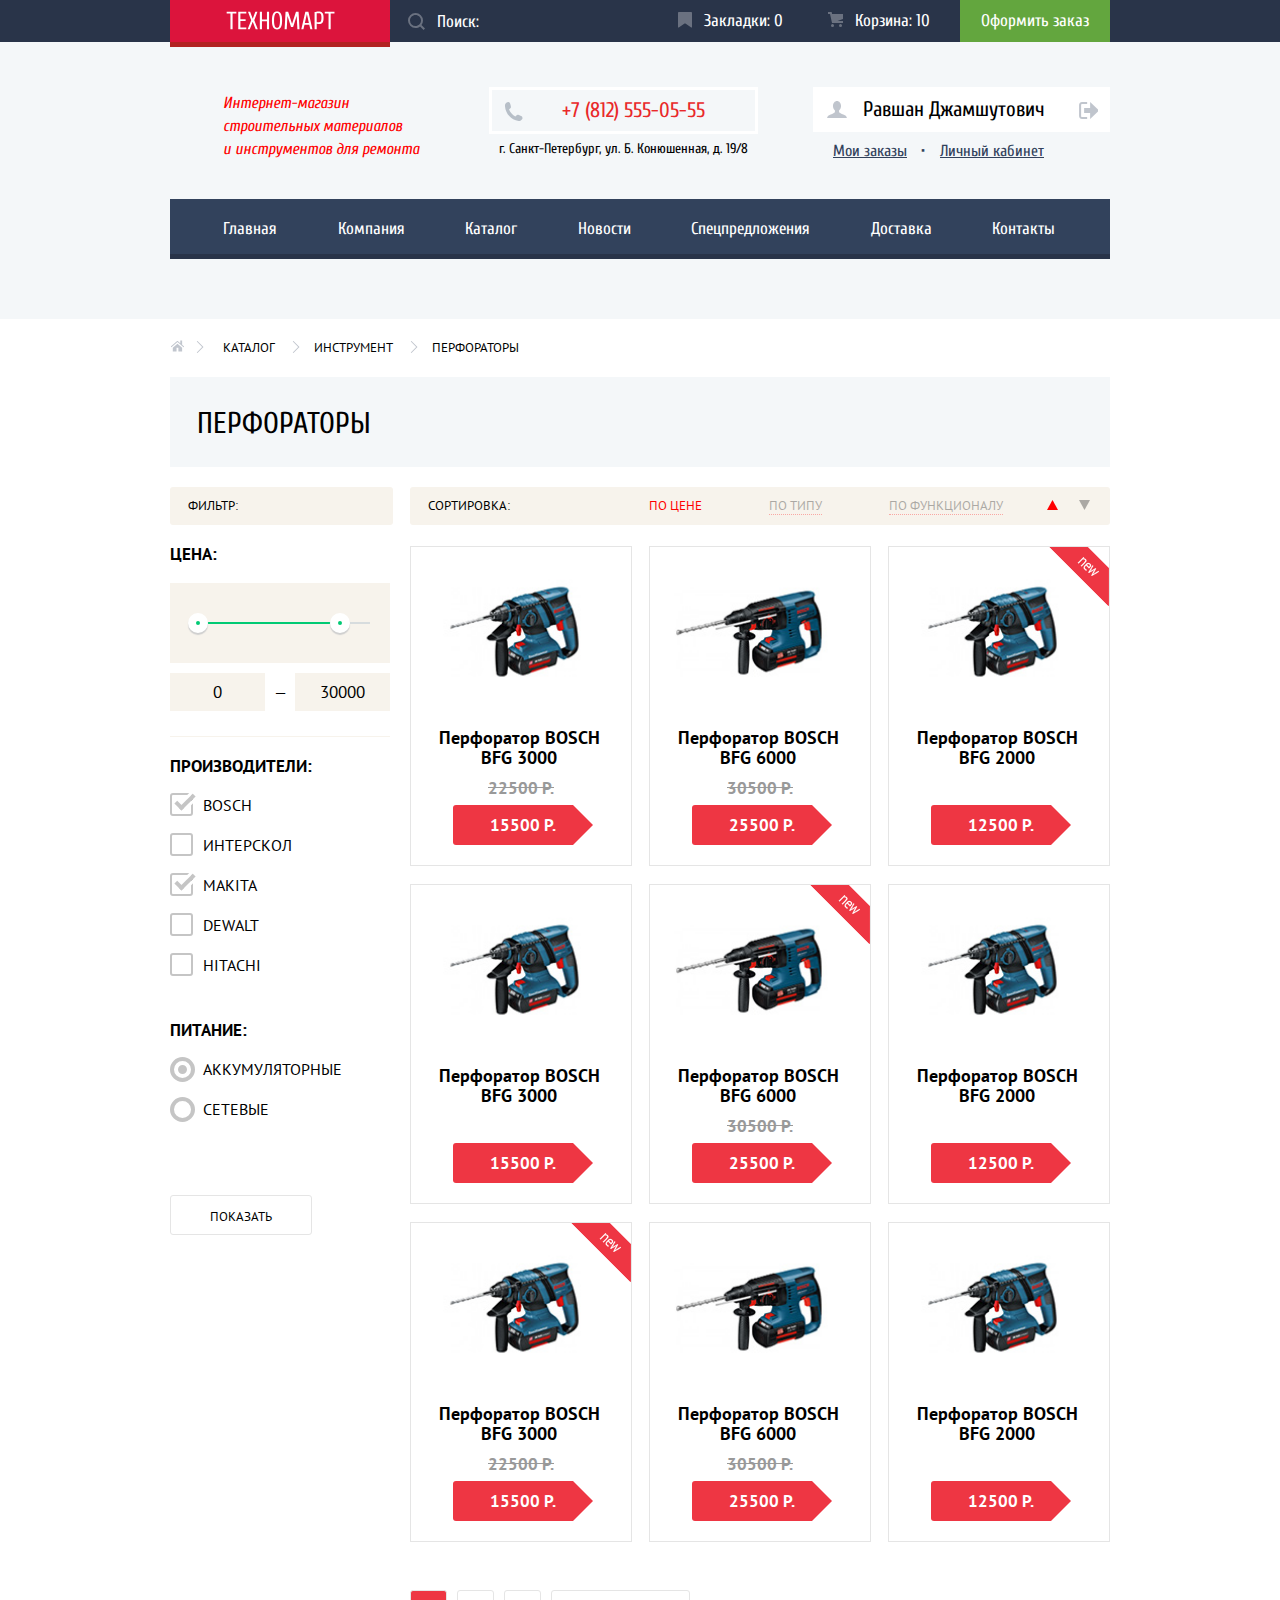
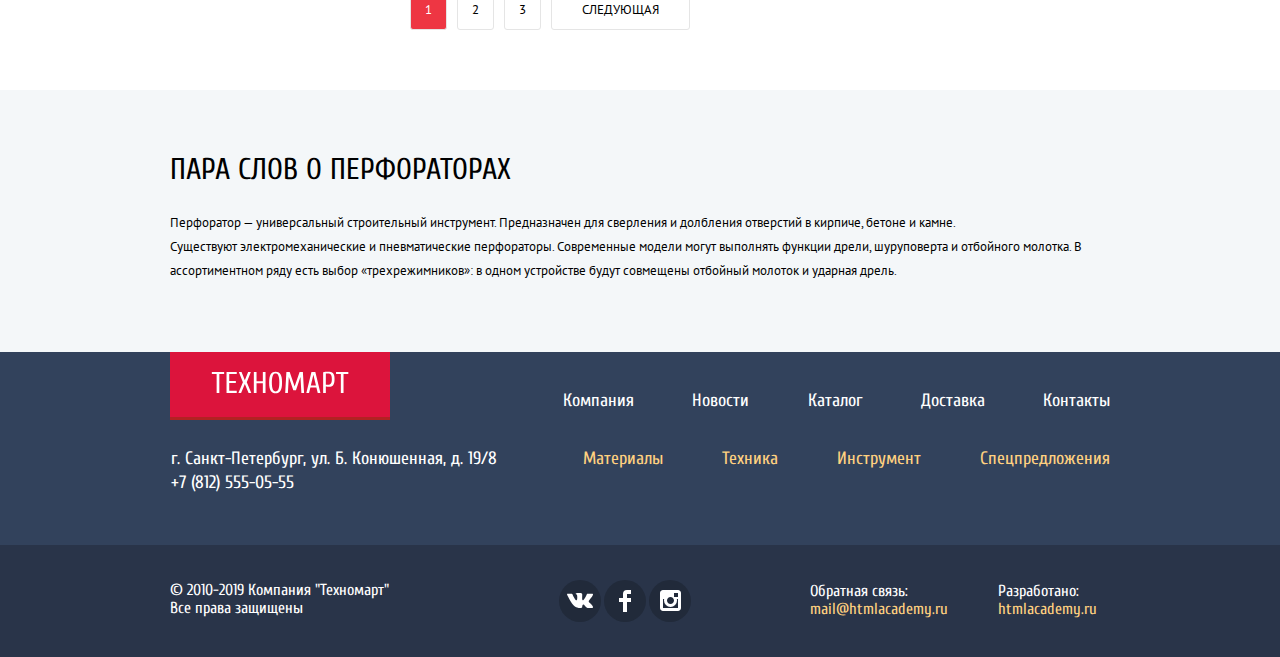
==== commit 55c8ecca: "Исправления по замечаниям случайного наставника - вторая попытка" ====
--- a/catalog.html
+++ b/catalog.html
@@ -13,7 +13,7 @@
     <h1 class="visually-hidden">Техномарт</h1>
     <nav class="main-nav">
       <div class="top-nav">
-        <div class="top-nav-logo" href="index.html">
+        <div class="top-nav-logo">
           <img src="img/logo-technomart.svg" width="109" height="19" alt="Техномарт">
         </div>
         <form class="top-nav-search"
@@ -33,7 +33,7 @@
             <svg width="14" height="16" viewBox="0 0 14 16">
               <path d="M14 15c0 .55-.368.741-.818.426l-5.363-3.765c-.45-.315-1.187-.315-1.637 0L.818 15.426C.368 15.741 0 15.55 0 15V1c0-.55.45-1 1-1h12c.55 0 1 .45 1 1v14z"/>
             </svg>
-            Закладки: 0
+            <p>Закладки: 0</p>
           </li>
           <li class="top-nav-cart-item">
             <svg width="15" height="15" viewBox="0 0 15 15">
@@ -41,7 +41,7 @@
               <circle cx="12.5" cy="13.5" r="1.5"/>
               <path   d="M15 2H4.07l-.422-2H0v2h2.031l1.985 9H15V9H9.441L15 6.951z"/>
             </svg>
-            Корзина: 10
+            <p>Корзина: 10</p>
           </li>
           <li class="top-nav-cart-item"><a href="">Оформить заказ</a></li>
         </ul>
@@ -389,7 +389,7 @@
   </main>
   <footer class="main-footer">
     <div class="first-line container">
-      <div class="main-footer-logo" href="index.html">
+      <div class="main-footer-logo">
         <img src="img/logo-technomart.svg" width="138" height="23" alt="Техномарт">
       </div>
       <ul  class="about-list">
--- a/css/style.min.css
+++ b/css/style.min.css
@@ -1,2 +1,2 @@
-@keyframes bounce{0%{transform:translateY(-2000px)}70%{transform:translateY(30px)}90%{transform:translateY(-10px)}to{transform:translateY(0)}}body{box-sizing:border-box;margin:0;padding:0;font-family:"Cuprum",Arial,sans-serif;font-size:16px;line-height:24px;font-weight:400}a{text-decoration:none;color:inherit}.visually-hidden:not(:focus):not(:active),input[type=checkbox].visually-hidden,input[type=radio].visually-hidden{position:absolute;width:1px;height:1px;margin:-1px;padding:0;border:0;white-space:nowrap;clip-path:inset(100%);clip:rect(0 0 0 0);overflow:hidden}.container{width:940px;margin:0 auto;padding:0 10px}.button{display:inline-block;height:25px;padding:12px 40px 2px;font-family:"Cuprum",Arial,sans-serif;font-size:14px;line-height:18px;color:#fff;text-transform:uppercase;vertical-align:middle;text-align:center;background-color:#ee3643;border-radius:3px}.button:focus,.button:hover{background-color:#ca2c37}.button:active{background-color:#ba2732}.main-header{margin-bottom:20px}.main-nav{display:flex;flex-direction:column;align-items:center;padding-bottom:60px;background-color:#f4f7f9}.top-nav{display:flex;flex-direction:row;justify-content:center;width:100%;height:42px;font-size:17px;color:#fff;background-color:#293449}.top-nav-logo{position:relative;display:block;min-width:220px;height:42px;text-align:center;vertical-align:middle;line-height:49px;background-color:#dc143c}.top-nav-logo::after{content:"";position:absolute;bottom:-5px;left:0;width:220px;height:5px;background-color:#b22222}.top-nav-logo:focus,.top-nav-logo:hover{background-color:#ca2c37;outline:0}.top-nav-logo:active{background-color:#ba2732}.top-nav-search{position:relative}.top-nav-search-btn{position:absolute;top:12px;left:12px;background:0 0;border:0;opacity:.3}.top-nav-search input{width:270px;height:42px;padding-right:10px;padding-left:50px;color:#fff;background-color:transparent;border:0}.top-nav-search-btn:hover,.top-nav-search-input:focus+.top-nav-search-btn,.top-nav-search-input:hover+.top-nav-search-btn,.user-exit:focus::before,.user-exit:hover::before,.user-profile:focus::before,.user-profile:hover::before{opacity:1}.top-nav-search-input:active,.top-nav-search-input:focus{color:#000;background-color:#fff}.top-nav-search-input:active+.top-nav-search-btn path,.top-nav-search-input:focus+.top-nav-search-btn path{fill:red;opacity:1}.top-nav-search input::placeholder{color:#fff}.top-nav-cart-list{display:flex;margin:0;padding:0;list-style:none}.top-nav-cart-item{display:inline-block;width:150px;height:42px;text-align:center;vertical-align:middle;line-height:42px;cursor:pointer}.top-nav-cart-item svg{margin-right:5px;vertical-align:middle;fill:#fff;opacity:.3}.top-nav-cart-item:hover{background-color:#212a3a}.top-nav-cart-item:hover svg{opacity:1}.top-nav-cart-item:active{background-color:#161d29;opacity:.6}.top-nav-cart-item:last-child{background-color:#63a63e}.top-nav-cart-item:last-child:hover{background-color:#5fbb2d}.top-nav-cart-item:last-child:active{background-color:#518534;opacity:.5}.user-nav{display:flex;align-items:flex-start;padding:45px 0 40px;font-size:21px;background-color:#f4f7f9}.user-nav-slogan{width:200px;min-height:60px;margin-top:0;margin-left:53px;margin-right:65px;font-style:italic;font-size:16px;line-height:23px;color:red}.user-nav-contacts{display:flex;flex-direction:column;justify-content:center;align-items:center;width:270px;font-size:14px}.user-nav-contacts p{margin:0}.user-nav-phone{position:relative;display:inline-block;padding:10px 50px 10px 70px;font-size:21px;line-height:21px;color:#e9292a;vertical-align:top;border:3px solid #fff}.user-nav-phone::before{content:"";position:absolute;top:12px;left:12px;width:19px;height:19px;background-image:url(../img/icon-phone.svg);background-repeat:no-repeat;background-position:0 0}.user-nav-box{margin-left:auto}.user-menu a:focus,.user-menu a:hover,.user-nav-list a:focus,.user-nav-list a:hover{color:#ee3643}.main-nav-list,.user-nav-list{list-style:none}.main-nav-list{margin:0}.user-info,.user-nav-list{display:flex;justify-content:flex-end;flex-wrap:wrap;margin:0;padding:0}.user-info{margin:0 0 5px}.user-info a,.user-nav-list a{display:block;padding:12px 25px;font-size:21px;line-height:21px;color:#000;background-color:#fff}.user-info a:active,.user-nav a:active{color:rgba(0,0,0,.3)}.user-nav .login-link{position:relative;margin-right:10px;padding-left:50px}.login-link:focus path,.login-link:hover path{fill:#2f405b}.login-link:active path{fill:#c5c5c5}.login-link svg,.user-exit::before,.user-profile::before{position:absolute;top:14px;left:17px;width:20px;height:17px}.user-info .user-profile{position:relative;padding:12px 15px 12px 50px}.user-exit::before,.user-profile::before{content:"";left:14px;background:url(../img/icon-user.svg) no-repeat 0 0;opacity:.3;transition-duration:.2s}.user-exit::before{top:15px;left:18px;background:url(../img/icon-logout.svg) no-repeat 0 0}.user-exit,.user-menu a{position:relative}.user-exit:active::before,.user-profile:active::before{opacity:.3}.user-menu{margin:0;padding-left:20px}.user-menu a{display:inline-block;font-size:16px;line-height:18px;color:#32425c;vertical-align:middle;text-decoration:underline}.user-menu a:not(:last-of-type)::before{content:"•";position:absolute;top:0;right:10px}.user-menu a:not(:last-of-type){padding-right:28px}.user-link{text-decoration:underline;font-size:16px;line-height:18px;color:#32425c}.user-link:hover{color:red}.site-nav{min-height:60px;font-size:17px;color:#fff;background-color:#32425c;box-shadow:0 -5px 0 0 #293449 inset}.site-nav-list{display:flex;flex-wrap:wrap;align-items:center;min-height:55px;width:100%;margin:0;padding:0 25px;list-style:none}.site-nav-item{display:inline-block;padding:16px 30px;color:#fff;vertical-align:top}.site-nav-item:hover{background-color:#293449}.site-nav-item:active{background-color:#1d2739;opacity:.5}.breadcrumbs-list{display:flex;flex-wrap:wrap;justify-content:flex-start;margin:0;padding:0 25px 20px 0;font-family:"PT Sans",Arial,sans-serif;text-transform:uppercase;font-size:13px;line-height:18px;list-style:none}.breadcrumbs-list li:not(:last-of-type){position:relative;margin-right:14px;padding-right:25px}.breadcrumbs-list li:not(:last-of-type)::after{content:"";position:absolute;top:2px;right:0;width:8px;height:12px;background-image:url(../img/icon-breadcrumbs-bullit.svg);background-repeat:no-repeat;background-position:0 0}.breadcrumbs-list li:first-of-type::after{right:5px}.main-body .header{font-size:30px;font-weight:400;text-transform:uppercase}.catalog-header{display:block;height:20px;margin:0;padding:35px 35px 35px 30px;background-color:#f4f7f9}.inner-content{display:flex;justify-content:space-between;margin-top:20px}.inner-content fieldset{margin:0;padding:0;border:0}.left-side-content{width:220px;margin-right:20px}.right-side-content{display:block;margin-right:0}.filter-range{margin-bottom:20px;padding-bottom:25px;border-bottom:1px solid #f7f3ec}.range-controls{box-sizing:border-box;position:relative;height:80px;margin-bottom:10px;padding:39px 20px 0;background-color:#f7f3ec}.range-controls .scale{height:2px;background-color:#d7dcde}.range-controls .bar,.range-toggle{width:83%;height:2px;background-color:#00ca74}.range-toggle{box-sizing:content-box;position:absolute;top:30px;left:0;width:4px;height:4px;padding:0;border:8px solid #fff;border-radius:50%;box-shadow:0 2px 1px 0 #cfcfcf;cursor:pointer}.range-toggle-min{left:18px}.range-toggle-max{left:160px}.price-controls{display:flex;justify-content:space-between;align-items:center}.filter-brands,.price-controls input{font-family:"PT Sans",Arial,sans-serif}.price-controls input{box-sizing:border-box;width:95px;padding:10px;font-size:17px;text-align:center;line-height:18px;color:#000;background-color:#f7f3ec;border:0}.filter-brands{margin-bottom:22px;padding-bottom:2px;text-transform:uppercase;border-bottom:1px solid #f7f3ec}.filter-list{margin:0;padding:0;list-style:none}.filter-item{display:flex;margin-bottom:20px}.filter-item label{position:relative;padding-left:35px;cursor:pointer}.filter-item label::after,.filter-item label::before{content:"";box-sizing:border-box;position:absolute;top:-2px;left:0;z-index:1;width:23px;height:23px;border:2px solid #c5c5c5}.filter-item label:focus,.filter-item label:hover{outline:#b5b5b5}.filter-item label::after{opacity:0}.filter-input:checked+label::after{opacity:1}.filter-input:disabled+label,.filter-input:disabled+label::before{opacity:.4}.filter-input:focus+label::before,.filter-input:hover+label::before{border-color:#b5b5b5}.filter-input-checkbox+label::before{border-radius:3px}.filter-input-checkbox+label::after{top:0;left:5px;z-index:2;width:20px;height:10px;border:4px solid #c5c5c5;border-radius:0;border-top-width:0;border-right-width:0;box-shadow:2px 2px 0 1px #fff,-1px -2px 0 1px #fff inset;transform:rotate(-45deg)}.filters .filter-power,fieldset.filter-power{margin-bottom:58px}.filter-input-radio+label::before{width:25px;height:25px;border-width:4px;border-radius:50%}.filter-input-radio+label::after{top:6px;left:8px;width:9px;height:9px;background-color:#c5c5c5;border-radius:50%}.button-filter{height:inherit;margin:0;padding-top:10px;padding-bottom:8px;font-family:"PT Sans",Arial,sans-serif;font-size:13px;color:#000;background-color:#fff;border:1px solid #e5e5e5}.button-filter:focus,.button-filter:hover{background-color:transparent;border:1px solid #bdc6ca}.button-filter:active{background-color:transparent;border:1px solid #ee3643}.main-about,.main-section-filter{font-family:"PT Sans",Arial,sans-serif}.main-about{font-size:13px;line-height:1.85;background-color:#fff}.main-section-filter{display:flex;flex-direction:column;justify-content:flex-start;text-transform:uppercase}.main-section-filter .header,.main-section-sorting .header{margin:0;font-size:13px;line-height:18px;background-color:#f7f3ec}.main-section-filter .header,.main-section-sorting{display:flex;align-items:center;min-height:38px;border-radius:3px}.main-section-filter .header{justify-content:flex-start;width:205px;margin-bottom:20px;padding-left:15px}.main-section-sorting{justify-content:space-between;margin-bottom:21px;padding:0 15px;font-family:"PT Sans",Arial,sans-serif;font-size:13px;list-style:none;text-transform:uppercase;background-color:#f7f3ec}.filter-power,.filter-price,.filter-producer,.map-container iframe{border:0}.filter-power-list,.filter-producer-list,.sort-by-list,.sort-direction-list{list-style:none}.filter-power-item,.filter-producer-item{font-family:"PT Sans",Arial,sans-serif;font-size:15px;line-height:1.33;text-transform:uppercase}.filter-brands-header,.filter-power-header,.filter-price-header{margin-bottom:20px;font-family:"PT Sans",Arial,sans-serif;font-size:17px;font-weight:700;line-height:18px;text-transform:uppercase;background-color:inherit}.filter-button,.slider-button{font-family:"PT Sans",Arial,sans-serif;font-size:13px;line-height:18px;text-transform:uppercase}.sort-by,.sort-by-list,.sort-direction-list{display:flex;justify-content:space-between;align-items:inherit;width:443px}.sort-by-list,.sort-direction-list{width:354px;margin:0;padding:0;line-height:18px}.sort-direction-list{width:43px;margin:0 2px 0 0}.sort-by-item a{color:#000;border-bottom:1px dotted red;opacity:.3}.sort-by-item a.checked{color:red;border-bottom:none;opacity:1}.sort-by-item:hover a{color:#000;border-bottom:1px solid red;opacity:1}.sort-direction-item svg{fill:#000;opacity:.3}.sort-direction-item a.checked svg{fill:red;opacity:1}.sort-direction-item a.checked svg:hover,.sort-direction-item svg:hover{fill:#000;opacity:1}.catalog-section{font-family:"PT Sans",Arial,sans-serif;font-size:15px}.catalog-section .header{font-family:"Cuprum",Arial,sans-serif;font-size:30px;background-color:#f9f5f0}.catalog-item,.catalog-list{display:flex;justify-content:space-between}.catalog-list{flex-wrap:wrap;margin:0;padding:0;list-style:none}.catalog-item{position:relative;flex-direction:column;align-items:center;width:220px;height:318px;margin-bottom:21px;font-weight:700;text-align:center;border:solid 1px #e5e5e5}.catalog-item:hover{box-shadow:0 10px 25px 0 rgba(41,52,73,.5)}.catalog-item img{width:100%;height:auto}.catalog-item figure{margin:0;padding:0}.item-header{padding:0 20px;font-size:18px;line-height:20px}.item-price-promo{min-height:20px;font-size:17px;color:#999;text-decoration:line-through;line-height:17px}.item-price-regular{position:relative;width:80px;margin:0 auto 20px;padding:9px 30px;font-size:17px;line-height:22px;color:#fff;background-color:#ee3643;border-radius:3px}.item-price-regular:after{content:"";position:absolute;top:0;right:-20px;width:0;height:0;border:20px solid #fff;border-left-color:#ee3643}.card.new:before,.catalog-item.new:before{content:"";position:absolute;top:0;right:0;z-index:10;width:60px;height:60px;background-image:url(../img/new-flag.png);background-repeat:no-repeat;background-position:0 0}.catalog-item .actions{position:absolute;top:0;left:0;width:218px;height:88px;padding:40px 0;background-color:#fff}.item-button-buy{width:135px;padding:10px 0;color:#fff;background-color:#63a63e;box-shadow:0 -3px 0 #367315 inset}.actions .item-button-save,.item-button-buy{position:relative;display:block;margin:0 auto 7px;font-size:14px;font-family:"Cuprum","Arial",sans-serif;text-transform:uppercase;text-decoration:none;border-radius:3px}.item-button-buy::before{content:url(../img/icon-basket-buy.svg);position:absolute;top:25%;left:10%;opacity:.3}.item-button-buy:hover{background-color:#5fbb2d}.item-button-buy:active::before,.item-button-buy:hover::before{opacity:1}.item-button-buy:active{background-color:#518534;box-shadow:none}.actions .item-button-save{width:129px;padding:7px 0;color:#63a63e;background-color:#fff;border:3px solid #63a63e}.actions .item-button-save:hover{color:#32425c;border-color:#32425c}.actions .item-button-save:active{color:rgba(50,66,92,.3);border-color:rgba(50,66,92,.3)}.catalog-item .actions{display:none}.catalog-item:hover .actions{display:block}.catalog-item .title{margin-top:10px;margin-bottom:15px;padding:0 25px;font-size:18px}.catalog-item .discount{min-height:20px;margin-bottom:10px;color:#999;text-decoration:line-through}.page-list{display:flex;flex-wrap:wrap;margin:30px 0 60px;padding:0;font-size:13px;text-transform:uppercase;line-height:18px;list-style:none}.page-item a{color:#000}.page-item a,.page-item.current{display:inline-block;padding:10px 14px;vertical-align:top;border:1px solid #e5e5e5;border-radius:3px}.page-item:not(:last-of-type){margin-right:10px}.page-item:last-of-type a{padding:10px 30px}.page-item.current{color:#fff;background-color:#ee3643}.page-item a:focus,.page-item a:hover{border:1px solid #bdc6ca}.page-item a:active{color:#000;border:1px solid #ee3643}.section-about{padding:40px 0 55px;background-color:#f4f7f9}.section-about p{font-family:"PT Sans",Arial,sans-serif;font-size:13px;line-height:24px}.categories,.features{display:flex;flex-wrap:wrap;align-items:flex-start}.features{justify-content:space-between}.categories{justify-content:flex-start}.categories .card:not(:nth-of-type(3n)){margin-right:20px}.card{box-sizing:border-box;position:relative;width:300px;min-height:123px;margin-bottom:20px;padding:20px 25px}.card h3{margin:0 0 15px;font-size:24px;line-height:30px}.card a{display:inline-block;width:135px;min-height:38px;font-size:14px;line-height:38px;text-align:center;text-transform:uppercase;color:#fff;background-color:rgba(0,0,0,.1);border-radius:3px}.card a:focus,.card a:hover{background-color:rgba(0,0,0,.2)}.card a:active{background-color:rgba(0,0,0,.3)}.features-section{margin-top:60px;margin-bottom:35px;font-size:24px;color:#fff}.features-slider{box-sizing:border-box;position:relative;order:-1;font-size:18px;color:#fff;background-color:#000}.sliders-list{margin:0;padding:0;list-style:none}.sliders-list li:last-child{display:none}.slider-item{height:266px}.slider-item h3,.slider-item p{position:absolute;left:24px;margin:0}.slider-item h3{top:22px;font-size:36px;font-weight:700;line-height:36px;text-transform:uppercase}.slider-item p{top:60px;font-size:18px;line-height:24px}.slider-item .button{position:absolute;bottom:29px;left:24px;padding:10px 50px 0}.slider-controls{position:absolute;left:50%;bottom:36px;z-index:3;transform:translate(-50%,0)}.slider-controls label{box-sizing:border-box;display:inline-block;margin:0 3px;width:10px;height:10px;vertical-align:middle;border:2px solid #fff;border-radius:50%;background-color:#fff;box-shadow:0 0 2px rgba(0,0,0,.8);cursor:pointer}.slider-controls label:first-child{background-color:#ee3643}.slide-next,.slide-prev{position:absolute;margin:0;top:42%;width:22px;height:40px;background-image:url(../img/icon-left.svg);background-repeat:no-repeat;background-position:0 0;background-color:transparent;border:0;cursor:pointer}.slide-prev{left:24px}.slide-next{right:20px;transform:rotate(180deg)}.card,.service-list::before{background-repeat:no-repeat;background-position:83% 55%}.category-material{background-color:#ffbf47;background-image:url(../img/icon-bucket.svg);background-size:44px 65px}.category-tools{background-color:#3bbce3;background-image:url(../img/icon-drill.svg);background-size:75px 61px}.category-tech{background-color:#dc91d8;background-image:url(../img/icon-tracktor.svg);background-size:78px 62px}.feature-sales{background-color:#8ed78f;background-image:url(../img/icon-basket.svg);background-size:59px 72px}.feature-delivery{background-color:#ffc047;background-image:url(../img/icon-bus.svg);background-size:78px 63px}.card .card-label{font-size:14px;text-transform:uppercase}.card .new-flag{font-size:17px;text-transform:lowercase}.producer-section{margin-bottom:60px}.popular-header,.producer-header{display:flex;justify-content:space-between;align-items:center;margin-bottom:20px;padding:25px 24px 25px 30px;background-color:#f9f5f0}.popular-header .header,.producer-header .header{margin:0}.popular-header .button,.producer-header .button{padding:10px 55px 2px}.popular-header .button{padding-left:55px;padding-right:55px}.producer-header .button{padding-left:70px;padding-right:70px}.producer-list{display:flex;flex-wrap:wrap;justify-content:space-between;align-content:center;padding:0;list-style:none}.producer-item{display:flex;justify-content:center;align-items:center;width:218px;height:143px;margin-bottom:20px;border:solid 1px #eaeaea}.producer-item:hover{box-shadow:0 10px 25px 0 rgba(41,52,73,.5)}.producer-item img{margin:auto}.service-section{display:flex;flex-wrap:wrap;padding-top:40px;padding-bottom:5px;background-color:#f4f7f9}.service-about{flex-basis:100%}.service-about .header{margin-top:30px;margin-bottom:13px}.service-about p{width:398px;min-height:37px;margin-bottom:68px;padding-top:15px;font-family:"PT Sans",Arial,sans-serif;font-size:13px}.service-section .flex-wrapper{display:flex}.service-list{position:relative;margin:0;padding:0;list-style:none}.service-list::before{content:"";position:absolute;top:-50px;right:0;width:10px;height:280px;background-image:url(../img/shadow.png);background-position:0 0}.service-item{display:block;width:200px;height:20px;padding:21px 18px 21px 23px;font-size:21px;font-weight:700;line-height:21px;color:#fff;background-color:#32425c;box-shadow:0 1px 0 0 #25354f inset,0 2px 0 0 #3e4f69 inset;cursor:pointer}.service-item:focus,.service-item:hover{background-color:#293449}.service-item.checked{color:#000;background-color:#fff;box-shadow:none}.main-footer ul,.service-description-list{margin:0;padding:0;list-style:none}.service-description-item{box-sizing:border-box;display:none;width:700px;min-height:282px;padding-left:80px;background-repeat:no-repeat;background-position:100% 105%}.service-description-item:nth-of-type(1){background-image:url(../img/service-delivery.png)}.service-description-item:nth-of-type(2){background-image:url(../img/service-guarantee.png)}.service-description-item:nth-of-type(3){background-image:url(../img/service-credit.png)}.service-description-item.checked{display:block}.service-description-text{display:flex;flex-direction:column;max-width:275px}.service-description-item .header{margin:0 0 25px;font-size:36px;font-weight:400;line-height:36px;color:#32425c;text-transform:uppercase}.service-description-item p{width:275px;height:83px;font-family:"PT Sans",Arial,sans-serif;font-size:13px}.logistic-list{margin:0;padding:0 0 20px;list-style:none;font-family:"Cuprum",Arial,sans-serif;font-size:18px}.logistic-item{position:relative;margin-bottom:20px;padding-left:35px;font-size:18px;line-height:20px}.logistic-item::before{content:"";position:absolute;top:50%;left:0;width:25px;height:2px;background-color:#ee3643}.index-columns{display:flex;justify-content:space-between;margin-top:82px;margin-bottom:86px}.main-about{width:519px}.main-about p:not(:last-of-type){margin-bottom:30px;line-height:24px}.main-contacts{width:300px}.main-contacts p{margin-bottom:35px;font-family:"PT Sans",Arial,sans-serif;font-size:13px;line-height:24px}.main-contacts .button{padding-left:60px;padding-right:60px}.main-contacts-map{padding-bottom:30px}.index-columns .header,.main-about .header{margin-top:0;font-family:"Cuprum",Arial,sans-serif;font-size:30px;line-height:24px;text-transform:uppercase}.main-footer{font-size:18px;color:#fff;background-color:#32425c}.main-footer-logo{display:block;width:220px;height:68px;background-color:#dc143c;box-shadow:0 -3px 0 0 #b22222 inset;text-align:center;vertical-align:middle;line-height:73px;outline:0}.about-list,.first-line{display:flex;justify-content:space-between}.about-list{flex-wrap:wrap;align-items:flex-end;width:547px}.about-item{display:inline-block;height:28px}.about-item:hover,.section-item:hover{text-decoration:underline}.second-line{display:flex;justify-content:space-between;margin-top:25px;margin-bottom:50px}.main-footer-contacts{width:340px;min-height:40px;margin:0;padding:0}.section-list{display:flex;flex-wrap:wrap;justify-content:space-between;align-items:flex-start;width:527px;color:#ffd180}.section-item{display:inline-block;height:48px}.bottom-line{background-color:#293449}.bottom-line p,.modal-add-basket p,.modal-feedback p{margin:0}.bottom-line .container{display:flex;justify-content:flex-start;align-items:center;min-height:33px;padding-bottom:35px;padding-top:35px;font-size:16px;line-height:18px}.bottom-line .copyrights{width:240px;min-height:33px;margin-right:161px}.bottom-line p:not(:first-child){width:132px;min-height:32px}.social-list{display:flex;flex-wrap:wrap;justify-content:space-between;width:132px;margin:0 0 10px;padding:0;list-style:none}.social-item{display:flex;justify-content:center;align-items:center;width:42px;height:42px;background-color:#212a3a;border-radius:50%}.social-item:hover{background-color:#dc143c}.bottom-line .link-container{display:flex;justify-content:space-between;width:324px;margin-left:119px}.main-footer .copyrights,.main-footer .developed-by,.main-footer .feedback{font-size:16px}.main-footer-link{color:#ffd180;text-decoration:none}.main-footer li:hover,.main-footer-link:hover{text-decoration:underline}.main-footer li:active{text-decoration:none;opacity:.3}.main-footer-link:active{text-decoration:none;color:#dc143c}.modal{position:fixed;top:10%;left:50%;color:#000;font-size:18px;line-height:18px}.modal-close{position:absolute;top:16px;right:16px;width:21px;height:21px;border:0;background-image:url(../img/form-close.svg);background-repeat:no-repeat;background-position:0 0;background-color:transparent;cursor:pointer}.modal-add-basket,.modal-feedback{display:none;width:620px;margin-left:-310px;background-color:#fff;box-shadow:0 7px 0 0 #ff5256 inset,0 20px 40px 0 rgba(0,0,0,.75)}.modal-feedback fieldset{margin:0;padding:0;border:0}.modal-add-basket-top,.modal-feedback-top{display:flex;align-items:center;flex-wrap:wrap;padding:45px 80px}.modal-add-basket-bottom,.modal-feedback-bottom{box-sizing:border-box;display:flex;justify-content:space-between;width:100%;height:112px;padding:37px 80px;background-color:#f4f4f4}.modal-add-basket .button{width:220px}.modal-add-basket .button:first-child,.modal-feedback p:first-child{margin-right:20px}.modal-add-basket p{margin-left:32px;font-size:30px}.modal-feedback-top p:not(:last-child){width:220px}.modal-feedback-top p:last-child{width:460px;margin-top:23px}.modal-feedback label{display:block;margin-bottom:13px;font-size:18px;line-height:18px}.modal-feedback-top input[type=email]:hover,.modal-feedback-top input[type=text]:hover,.modal-feedback-top textarea:hover{border-color:#b5b5b5}.modal-feedback-top input[type=email]:focus,.modal-feedback-top input[type=text]:focus,.modal-feedback-top textarea:focus{border-color:#ee3643;outline:0}.modal-feedback input[type=email],.modal-feedback input[type=text],.modal-feedback textarea{box-sizing:border-box;width:100%;padding:10px 14px;font-family:"PT Sans",Arial,sans-serif;font-size:13px;line-height:13px;border:2px solid #dee3e4;border-radius:4px}.modal-feedback input[type=submit]{height:38px;width:100%;padding:9px 13px}.modal-feedback textarea{height:100px;padding:12px 14px;resize:none}.modal-map{display:none;width:940px;height:446px;margin-left:-470px;box-shadow:0 20px 40px 0 rgba(0,0,0,.75)}.map-container{background-image:url(../img/map-big.jpg);background-repeat:no-repeat;background-size:940px 446px}.modal-show{display:block;animation-name:bounce;animation-duration:.6s}
+@keyframes bounce{0%{transform:translateY(-2000px)}70%{transform:translateY(30px)}90%{transform:translateY(-10px)}to{transform:translateY(0)}}body{box-sizing:border-box;margin:0;padding:0;font-family:"Cuprum",Arial,sans-serif;font-size:16px;line-height:24px;font-weight:400}a{text-decoration:none;color:inherit}.visually-hidden:not(:focus):not(:active),input[type=checkbox].visually-hidden,input[type=radio].visually-hidden{position:absolute;width:1px;height:1px;margin:-1px;padding:0;border:0;white-space:nowrap;clip-path:inset(100%);clip:rect(0 0 0 0);overflow:hidden}.container{width:940px;margin:0 auto;padding:0 10px}.button{display:inline-block;height:25px;padding:12px 40px 2px;font-family:"Cuprum",Arial,sans-serif;font-size:14px;line-height:18px;color:#fff;text-transform:uppercase;vertical-align:middle;text-align:center;background-color:#ee3643;border-radius:3px}.button:focus,.button:hover{background-color:#ca2c37}.button:active{background-color:#ba2732}.main-header{margin-bottom:20px}.main-nav{display:flex;flex-direction:column;align-items:center;padding-bottom:60px;background-color:#f4f7f9}.top-nav{display:flex;flex-direction:row;justify-content:center;width:100%;height:42px;font-size:17px;color:#fff;background-color:#293449}.top-nav-logo{position:relative;display:block;min-width:220px;height:42px;text-align:center;vertical-align:middle;line-height:49px;background-color:#dc143c}.top-nav-logo::after{content:"";position:absolute;bottom:-5px;left:0;width:220px;height:5px;background-color:#b22222}.top-nav-logo:focus,.top-nav-logo:hover{background-color:#ca2c37;outline:0}.top-nav-logo:active{background-color:#ba2732}.top-nav-search{position:relative}.top-nav-search-btn{position:absolute;top:12px;left:12px;background:0 0;border:0;opacity:.3}.top-nav-search input{width:270px;height:42px;padding-left:47px;color:#fff;background-color:transparent;border:0}.top-nav-search-btn:hover,.top-nav-search-input:focus+.top-nav-search-btn,.top-nav-search-input:hover+.top-nav-search-btn,.user-exit:focus::before,.user-exit:hover::before,.user-profile:focus::before,.user-profile:hover::before{opacity:1}.top-nav-search-input:active,.top-nav-search-input:focus{color:#000;background-color:#fff}.top-nav-search-input:active+.top-nav-search-btn path,.top-nav-search-input:focus+.top-nav-search-btn path{fill:red;opacity:1}.top-nav-search input::placeholder{color:#fff}.top-nav-cart-list{display:flex;margin:0;padding:0;list-style:none}.top-nav-cart-item{display:inline-block;width:150px;height:42px;text-align:center;vertical-align:middle;line-height:42px;cursor:pointer}.top-nav-cart-item svg{margin-right:8px;margin-bottom:4px;vertical-align:middle;fill:#fff;opacity:.3}.top-nav-cart-item p{display:inline-block;margin:0 10px 0 0}.top-nav-cart-item:nth-child(2) p{margin-right:13px}.top-nav-cart-item:hover{background-color:#212a3a}.top-nav-cart-item:hover svg{opacity:1}.top-nav-cart-item:active{background-color:#161d29;opacity:.6}.top-nav-cart-item:last-child{background-color:#63a63e}.top-nav-cart-item:last-child:hover{background-color:#5fbb2d}.top-nav-cart-item:last-child:active{background-color:#518534;opacity:.5}.user-nav{display:flex;align-items:flex-start;padding:45px 0 28px;font-size:21px;background-color:#f4f7f9}.user-nav-slogan{width:200px;min-height:60px;margin:5px 65px 10px 53px;font-style:italic;font-size:16px;line-height:23px;color:red}.user-nav-contacts{display:flex;flex-direction:column;justify-content:center;align-items:center;width:270px;font-size:14px}.user-nav-contacts p{margin:3px 0 0}.user-nav-phone{position:relative;display:inline-block;padding:10px 50px 10px 70px;font-size:21px;line-height:21px;color:#e9292a;vertical-align:top;border:3px solid #fff}.user-nav-phone::before{content:"";position:absolute;top:12px;left:12px;width:19px;height:19px;background-image:url(../img/icon-phone.svg);background-repeat:no-repeat;background-position:0 0}.user-nav-box{margin-left:auto}.user-menu a:focus,.user-menu a:hover,.user-nav-list a:focus,.user-nav-list a:hover{color:#ee3643}.main-nav-list,.user-nav-list{list-style:none}.main-nav-list{margin:0}.user-info,.user-nav-list{display:flex;justify-content:flex-end;flex-wrap:wrap;margin:0;padding:0}.user-info{margin:0 0 5px}.user-info a,.user-nav-list a{display:block;padding:12px 25px;font-size:21px;line-height:21px;color:#000;background-color:#fff}.user-info a:active,.user-nav a:active{color:rgba(0,0,0,.3)}.user-nav .login-link{position:relative;margin-right:10px;padding-left:50px}.login-link:focus path,.login-link:hover path{fill:#2f405b}.login-link:active path{fill:#c5c5c5}.login-link svg,.user-exit::before,.user-profile::before{position:absolute;top:14px;left:17px;width:20px;height:17px}.user-info .user-profile{position:relative;padding:12px 15px 12px 50px}.user-exit::before,.user-profile::before{content:"";left:14px;background:url(../img/icon-user.svg) no-repeat 0 0;opacity:.3;transition-duration:.2s}.user-exit::before{top:15px;left:18px;background:url(../img/icon-logout.svg) no-repeat 0 0}.user-exit,.user-menu a{position:relative}.user-exit:active::before,.user-profile:active::before{opacity:.3}.user-menu{margin:0;padding-left:20px}.user-menu a{display:inline-block;font-size:16px;line-height:18px;color:#32425c;vertical-align:middle;text-decoration:underline}.user-menu a:not(:last-of-type)::before{content:"•";position:absolute;top:0;right:10px}.user-menu a:not(:last-of-type){padding-right:28px}.user-link{text-decoration:underline;font-size:16px;line-height:18px;color:#32425c}.user-link:hover{color:red}.site-nav{display:flex;min-height:60px;font-size:17px;color:#fff;background-color:#32425c;box-shadow:0 -5px 0 0 #293449 inset}.site-nav-list{display:flex;flex-wrap:wrap;justify-content:space-between;align-items:center;min-height:55px;width:100%;margin:0;padding:0 25px 0 23px;list-style:none}.site-nav-item{display:inline-block;padding:16px 30px;color:#fff;vertical-align:top}.site-nav-item:hover{background-color:#293449}.site-nav-item:active{background-color:#1d2739;opacity:.5}.breadcrumbs-list{display:flex;flex-wrap:wrap;justify-content:flex-start;margin:0;padding:0 25px 20px 0;font-family:"PT Sans",Arial,sans-serif;text-transform:uppercase;font-size:13px;line-height:18px;list-style:none}.breadcrumbs-list li:not(:last-of-type){position:relative;margin-right:14px;padding-right:25px}.breadcrumbs-list li:not(:last-of-type)::after{content:"";position:absolute;top:2px;right:0;width:8px;height:12px;background-image:url(../img/icon-breadcrumbs-bullit.svg);background-repeat:no-repeat;background-position:0 0}.breadcrumbs-list li:first-of-type::after{right:5px}.main-body .header{font-size:30px;font-weight:400;text-transform:uppercase}.catalog-header{display:block;height:20px;margin:0;padding:35px 35px 35px 27px;background-color:#f4f7f9}.inner-content{display:flex;justify-content:space-between;margin-top:20px}.inner-content fieldset{margin:0;padding:0;border:0}.left-side-content{width:220px;margin-right:20px}.right-side-content{display:block;margin-right:0}.filter-range{margin-bottom:20px;padding-bottom:25px;border-bottom:1px solid #f7f3ec}.range-controls{box-sizing:border-box;position:relative;height:80px;margin-bottom:10px;padding:39px 20px 0;background-color:#f7f3ec}.range-controls .scale{height:2px;background-color:#d7dcde}.range-controls .bar,.range-toggle{width:83%;height:2px;background-color:#00ca74}.range-toggle{box-sizing:content-box;position:absolute;top:30px;left:0;width:4px;height:4px;padding:0;border:8px solid #fff;border-radius:50%;box-shadow:0 2px 1px 0 #cfcfcf;cursor:pointer}.range-toggle-min{left:18px}.range-toggle-max{left:160px}.price-controls{display:flex;justify-content:space-between;align-items:center}.filter-brands,.price-controls input{font-family:"PT Sans",Arial,sans-serif}.price-controls input{box-sizing:border-box;width:95px;padding:10px;font-size:17px;text-align:center;line-height:18px;color:#000;background-color:#f7f3ec;border:0}.filter-brands{margin-bottom:22px;padding-bottom:2px;text-transform:uppercase;border-bottom:1px solid #f7f3ec}.filter-list{margin:0;padding:0;list-style:none;line-height:20px}.filter-item{display:flex;margin-bottom:20px}.filter-item label{position:relative;padding-left:33px;cursor:pointer}.filter-brands .filter-item:last-child{margin-bottom:46px}.filter-power .filter-item:last-child{margin-bottom:18px}.filter-item label::after,.filter-item label::before{content:"";box-sizing:border-box;position:absolute;top:-2px;left:0;z-index:1;width:23px;height:23px;border:2px solid #c5c5c5}.filter-item label:focus,.filter-item label:hover{outline:#b5b5b5}.filter-item label::after{opacity:0}.filter-input:checked+label::after{opacity:1}.filter-input:disabled+label,.filter-input:disabled+label::before{opacity:.4}.filter-input:focus+label::before,.filter-input:hover+label::before{border-color:#b5b5b5}.filter-input-checkbox+label::before{border-radius:3px}.filter-input-checkbox+label::after{top:0;left:5px;z-index:2;width:20px;height:10px;border:4px solid #c5c5c5;border-radius:0;border-top-width:0;border-right-width:0;box-shadow:2px 2px 0 1px #fff,-1px -2px 0 1px #fff inset;transform:rotate(-45deg)}.filters .filter-power,fieldset.filter-power{margin-bottom:58px}.filter-input-radio+label::before{width:25px;height:25px;border-width:4px;border-radius:50%}.filter-input-radio+label::after{top:6px;left:8px;width:9px;height:9px;background-color:#c5c5c5;border-radius:50%}.button-filter{height:inherit;margin:0;padding-bottom:8px;padding-right:39px;padding-left:39px;font-family:"PT Sans",Arial,sans-serif;font-size:13px;color:#000;background-color:#fff;border:1px solid #e5e5e5}.button-filter:focus,.button-filter:hover{background-color:transparent;border:1px solid #bdc6ca}.button-filter:active{background-color:transparent;border:1px solid #ee3643}.main-about,.main-section-filter{font-family:"PT Sans",Arial,sans-serif}.main-about{font-size:13px;line-height:1.85;background-color:#fff}.main-section-filter{display:flex;flex-direction:column;justify-content:flex-start;text-transform:uppercase}.main-section-filter .header,.main-section-sorting .header{margin:0;font-size:13px;line-height:18px;background-color:#f7f3ec}.main-section-filter .header,.main-section-sorting{display:flex;align-items:center;min-height:38px;border-radius:3px}.main-section-filter .header{justify-content:flex-start;width:205px;margin-bottom:20px;padding-left:18px}.main-section-sorting{justify-content:space-between;margin-bottom:21px;padding:0 18px;font-family:"PT Sans",Arial,sans-serif;font-size:13px;list-style:none;text-transform:uppercase;background-color:#f7f3ec}.filter-power,.filter-price,.filter-producer,.map-container iframe{border:0}.filter-power-list,.filter-producer-list,.sort-by-list,.sort-direction-list{list-style:none}.filter-power-item,.filter-producer-item{font-family:"PT Sans",Arial,sans-serif;font-size:15px;line-height:1.33;text-transform:uppercase}.filter-brands-header,.filter-power-header,.filter-price-header{margin-bottom:20px;font-family:"PT Sans",Arial,sans-serif;font-size:17px;font-weight:700;line-height:18px;text-transform:uppercase;background-color:inherit}.filter-button,.slider-button{font-family:"PT Sans",Arial,sans-serif;font-size:13px;line-height:18px;text-transform:uppercase}.sort-by,.sort-by-list,.sort-direction-list{display:flex;justify-content:space-between;align-items:inherit;width:443px}.sort-by-list,.sort-direction-list{width:354px;margin:0;padding:0;line-height:18px}.sort-direction-list{width:43px;margin:0 2px 0 0}.sort-by-item a{color:#000;border-bottom:1px dotted red;opacity:.3}.sort-by-item a.checked{color:red;border-bottom:none;opacity:1}.sort-by-item:hover a{color:#000;border-bottom:1px solid red;opacity:1}.sort-direction-item svg{fill:#000;opacity:.3}.sort-direction-item a.checked svg{fill:red;opacity:1}.sort-direction-item a.checked svg:hover,.sort-direction-item svg:hover{fill:#000;opacity:1}.catalog-section{font-family:"PT Sans",Arial,sans-serif;font-size:15px}.catalog-section .header{font-family:"Cuprum",Arial,sans-serif;font-size:30px;background-color:#f9f5f0}.catalog-item,.catalog-list{display:flex;justify-content:space-between}.catalog-list{flex-wrap:wrap;margin:0;padding:0;list-style:none}.catalog-item{position:relative;flex-direction:column;align-items:center;width:220px;height:318px;margin-bottom:18px;font-weight:700;text-align:center;border:solid 1px #e5e5e5}.catalog-item:hover{box-shadow:0 10px 25px 0 rgba(41,52,73,.5)}.catalog-item img{width:100%;height:auto}.catalog-item figure{margin:0;padding:0}.item-header{padding:2px 22px 0 18px;font-size:18px;line-height:20px}.item-price-promo{min-height:20px;padding-top:8px;font-size:17px;color:#999;text-decoration:line-through;line-height:17px}.item-price-regular{position:relative;width:80px;margin:0 36px 20px 40px;padding:9px 30px;font-size:17px;line-height:22px;color:#fff;background-color:#ee3643;border-radius:3px}.item-price-regular:after{content:"";position:absolute;top:0;right:-20px;width:0;height:0;border:20px solid #fff;border-left-color:#ee3643}.card.new:before,.catalog-item.new:before{content:"";position:absolute;top:0;right:0;z-index:10;width:60px;height:60px;background-image:url(../img/new-flag.png);background-repeat:no-repeat;background-position:0 0}.catalog-item .actions{position:absolute;top:0;left:0;width:218px;height:88px;padding:40px 0;background-color:#fff}.item-button-buy{width:135px;padding:10px 0;color:#fff;background-color:#63a63e;box-shadow:0 -3px 0 #367315 inset}.actions .item-button-save,.item-button-buy{position:relative;display:block;margin:0 auto 7px;font-size:14px;font-family:"Cuprum","Arial",sans-serif;text-transform:uppercase;text-decoration:none;border-radius:3px}.item-button-buy::before{content:url(../img/icon-basket-buy.svg);position:absolute;top:25%;left:10%;opacity:.3}.item-button-buy:hover{background-color:#5fbb2d}.item-button-buy:active::before,.item-button-buy:hover::before{opacity:1}.item-button-buy:active{background-color:#518534;box-shadow:none}.actions .item-button-save{width:129px;padding:7px 0;color:#63a63e;background-color:#fff;border:3px solid #63a63e}.actions .item-button-save:hover{color:#32425c;border-color:#32425c}.actions .item-button-save:active{color:rgba(50,66,92,.3);border-color:rgba(50,66,92,.3)}.catalog-item .actions{display:none}.catalog-item:hover .actions{display:block}.catalog-item .title{margin-top:10px;margin-bottom:15px;padding:0 25px;font-size:18px}.catalog-item .discount{min-height:20px;margin-bottom:10px;color:#999;text-decoration:line-through}.page-list{display:flex;flex-wrap:wrap;margin:30px 0 60px;padding:0;font-size:13px;text-transform:uppercase;line-height:18px;list-style:none}.page-item a{color:#000}.page-item a,.page-item.current{display:inline-block;padding:10px 14px;vertical-align:top;border:1px solid #e5e5e5;border-radius:3px}.page-item:not(:last-of-type){margin-right:10px}.page-item:last-of-type a{padding:10px 30px}.page-item.current{color:#fff;background-color:#ee3643}.page-item a:focus,.page-item a:hover{border:1px solid #bdc6ca}.page-item a:active{color:#000;border:1px solid #ee3643}.section-about{padding:43px 0 56px;background-color:#f4f7f9}.section-about p{padding-top:4px;font-family:"PT Sans",Arial,sans-serif;font-size:13px;line-height:24px}.categories,.features{display:flex;flex-wrap:wrap;align-items:flex-start}.features{justify-content:space-between}.categories{justify-content:flex-start}.categories .card:not(:nth-of-type(3n)){margin-right:20px}.card{box-sizing:border-box;position:relative;width:300px;min-height:123px;margin-bottom:20px;padding:21px 21px 18px;background-repeat:no-repeat}.card h3{margin:0 0 13px;font-size:24px;line-height:30px}.card a{display:inline-block;width:135px;min-height:38px;margin-bottom:2px;margin-left:2px;font-size:14px;line-height:38px;text-align:center;text-transform:uppercase;color:#fff;background-color:rgba(0,0,0,.1);border-radius:3px}.card a:focus,.card a:hover{background-color:rgba(0,0,0,.2)}.card a:active{background-color:rgba(0,0,0,.3)}.category-material{background-color:#ffbf47;background-image:url(../img/icon-bucket.svg);background-size:44px 65px;background-position:83% 55%}.category-tools{background-color:#3bbce3;background-image:url(../img/icon-drill.svg);background-size:75px 61px;background-position:87% 55%}.category-tech{background-color:#dc91d8;background-image:url(../img/icon-tracktor.svg);background-size:78px 62px;background-position:85% 53%}.features-section{margin-top:60px;margin-bottom:35px;font-size:24px;color:#fff}.features-slider{box-sizing:border-box;position:relative;order:-1;font-size:18px;color:#fff;background-color:#000}.sliders-list{margin:0;padding:0;list-style:none}.sliders-list li:last-child{display:none}.slider-item{height:266px}.slider-item h3,.slider-item p{position:absolute;left:24px;margin:0}.slider-item h3{top:22px;font-size:36px;font-weight:700;line-height:36px;text-transform:uppercase}.slider-item p{top:60px;font-size:18px;line-height:24px}.slider-item .button{position:absolute;top:205px;left:24px;padding:12px 48px 2px 49px}.slider-controls{position:absolute;left:50%;bottom:30px;z-index:3;transform:translate(-50%,0)}.slider-controls label{box-sizing:border-box;display:inline-block;margin:0 3px;width:10px;height:10px;vertical-align:middle;border:2px solid #fff;border-radius:50%;background-color:#fff;box-shadow:0 0 2px rgba(0,0,0,.8);cursor:pointer}.slider-controls label:last-child{background-color:#ee3643}.slide-next,.slide-prev{position:absolute;margin:0}.service-list::before,.slide-next,.slide-prev{background-repeat:no-repeat;background-position:0 0}.slide-next,.slide-prev{top:42%;width:22px;height:40px;background-image:url(../img/icon-left.svg);background-color:transparent;border:0;cursor:pointer}.slide-prev{left:24px}.slide-next{right:20px;transform:rotate(180deg)}.feature-sales{background-color:#8ed78f;background-image:url(../img/icon-basket.svg);background-size:59px 72px;background-position:81% 52%}.feature-delivery{background-color:#ffc047;background-image:url(../img/icon-bus.svg);background-size:78px 63px;background-position:85% 55%}.card .card-label{font-size:14px;text-transform:uppercase}.card .new-flag{font-size:17px;text-transform:lowercase}.producer-section{margin-top:3px;margin-bottom:65px}.popular-header{align-items:center;margin-bottom:20px;padding:24px 24px 25px 28px;background-color:#f9f5f0}.popular-header,.producer-header,.producer-list{display:flex;justify-content:space-between}.producer-header{align-items:center;padding:24px 24px 25px 28px;background-color:#f9f5f0;margin-bottom:21px}.popular-header .header,.producer-header .header{margin:0;padding-top:3px}.popular-header .button,.producer-header .button{padding:10px 55px 2px}.popular-header .button{padding-left:55px;padding-right:55px}.producer-header .button{padding-left:70px;padding-right:70px}.producer-list{flex-wrap:wrap;align-content:center;padding:0;list-style:none}.producer-item{display:flex;justify-content:center;align-items:center;width:218px;height:143px;margin-bottom:20px;border:solid 1px #eaeaea}.producer-item:hover{box-shadow:0 10px 25px 0 rgba(41,52,73,.5)}.producer-item img{margin:auto}.producer-list img[alt=Interskol]{padding-right:2px;padding-bottom:14px}.producer-item img[alt=Makita]{padding-bottom:2px}.producer-item img[alt=Hitachi]{padding-top:2px;padding-left:2px}.producer-item img[alt=Metabo]{padding-bottom:6px}.service-section{display:flex;flex-wrap:wrap;padding-top:40px;padding-bottom:5px;background-color:#f4f7f9}.service-about{flex-basis:100%}.service-about .header{margin-top:30px;margin-bottom:13px}.service-about p{width:398px;min-height:37px;margin-bottom:68px;padding-top:15px;font-family:"PT Sans",Arial,sans-serif;font-size:13px}.service-section .flex-wrapper{display:flex}.service-list{position:relative;margin:0;padding:0;list-style:none}.service-list::before{content:"";position:absolute;top:-50px;right:0;width:10px;height:280px;background-image:url(../img/shadow.png)}.service-item{display:block;width:200px;height:20px;padding:21px 18px 21px 23px;font-size:21px;font-weight:700;line-height:21px;color:#fff;background-color:#32425c;box-shadow:0 1px 0 0 #25354f inset,0 2px 0 0 #3e4f69 inset;cursor:pointer}.service-item:focus,.service-item:hover{background-color:#293449}.service-item.checked{color:#000;background-color:#fff;box-shadow:none}.main-footer ul,.service-description-list{margin:0;padding:0;list-style:none}.service-description-item{box-sizing:border-box;display:none;width:700px;min-height:282px;padding-left:79px;background-repeat:no-repeat;background-position:100% 105%}.service-description-item:nth-of-type(1){background-image:url(../img/service-delivery.png)}.service-description-item:nth-of-type(2){background-image:url(../img/service-guarantee.png)}.service-description-item:nth-of-type(3){background-image:url(../img/service-credit.png)}.service-description-item.checked{display:block}.service-description-text{display:flex;flex-direction:column;max-width:275px}.service-description-item .header{margin:0 0 25px;font-size:36px;font-weight:400;line-height:36px;color:#32425c;text-transform:uppercase}.service-description-item p{width:275px;min-height:83px;margin-top:0;font-family:"PT Sans",Arial,sans-serif;font-size:13px}.logistic-list{margin:0;padding:0 0 15px;list-style:none;font-family:"Cuprum",Arial,sans-serif;font-size:18px}.logistic-item{position:relative;margin-bottom:20px;padding-left:35px;font-size:18px;line-height:20px}.logistic-item::before{content:"";position:absolute;top:50%;left:0;width:25px;height:2px;background-color:#ee3643}.index-columns{display:flex;justify-content:space-between;margin-top:82px;margin-bottom:86px}.main-about{width:519px}.main-about p{margin-bottom:20px}.main-about p:not(:last-of-type){margin-bottom:26px;padding-top:2px;line-height:24px}.main-contacts{width:300px}.main-contacts p{margin-bottom:30px;padding-top:2px;font-family:"PT Sans",Arial,sans-serif;font-size:13px;line-height:24px}.main-contacts .button{padding-left:61px;padding-right:61px}.main-contacts-map{padding-bottom:33px}.index-columns .header,.main-about .header{margin-top:0;font-family:"Cuprum",Arial,sans-serif;font-size:30px;line-height:24px;text-transform:uppercase}.main-footer{font-size:18px;color:#fff;background-color:#32425c}.main-footer-logo{display:block;width:220px;height:68px;background-color:#dc143c;box-shadow:0 -3px 0 0 #b22222 inset;text-align:center;vertical-align:middle;line-height:73px;outline:0}.about-list,.first-line{display:flex;justify-content:space-between}.about-list{flex-wrap:wrap;align-items:flex-end;width:547px}.about-item{display:inline-block;height:28px;padding-bottom:3px}.about-item:hover,.section-item:hover{text-decoration:underline}.second-line{display:flex;justify-content:space-between;margin-top:25px;margin-bottom:50px}.main-footer-contacts{width:340px;min-height:40px;margin:0;padding:2px 0 0 1px}.section-list{display:flex;flex-wrap:wrap;justify-content:space-between;align-items:flex-start;width:527px;color:#ffd180}.section-item{display:inline-block;height:48px;padding-top:2px}.bottom-line{background-color:#293449}.bottom-line p,.modal-add-basket p,.modal-feedback p{margin:0}.bottom-line .container{display:flex;justify-content:flex-start;align-items:center;min-height:33px;padding-bottom:35px;padding-top:35px;font-size:16px;line-height:18px}.bottom-line .copyrights{width:240px;min-height:33px;margin-right:167px;padding-bottom:3px}.bottom-line p:not(:first-child){width:132px;min-height:32px}.social-list{display:flex;flex-wrap:wrap;justify-content:space-between;width:132px;margin:0 0 10px;padding:0;list-style:none}.social-item{display:flex;justify-content:center;align-items:center;width:42px;height:42px;background-color:#212a3a;border-radius:50%}.social-item:hover{background-color:#dc143c}.bottom-line .link-container{display:flex;justify-content:space-between;width:324px;margin-left:119px;padding-bottom:2px}.link-container p:last-child{margin-right:8px}.main-footer .copyrights,.main-footer .developed-by,.main-footer .feedback{font-size:16px}.main-footer-link{color:#ffd180;text-decoration:none}.main-footer li:hover,.main-footer-link:hover{text-decoration:underline}.main-footer li:active{text-decoration:none;opacity:.3}.main-footer-link:active{text-decoration:none;color:#dc143c}.modal{position:fixed;top:10%;left:50%;color:#000;font-size:18px;line-height:18px}.modal-close{position:absolute;top:16px;right:16px;width:21px;height:21px;border:0;background-image:url(../img/form-close.svg);background-repeat:no-repeat;background-position:0 0;background-color:transparent;cursor:pointer}.modal-add-basket,.modal-feedback{display:none;width:620px;margin-left:-310px;background-color:#fff;box-shadow:0 7px 0 0 #ff5256 inset,0 20px 40px 0 rgba(0,0,0,.75)}.modal-feedback fieldset{margin:0;padding:0;border:0}.modal-add-basket-top,.modal-feedback-top{display:flex;align-items:center;flex-wrap:wrap;padding:45px 80px}.modal-add-basket-bottom,.modal-feedback-bottom{box-sizing:border-box;display:flex;justify-content:space-between;width:100%;height:112px;padding:37px 80px;background-color:#f4f4f4}.modal-add-basket .button{width:220px}.modal-add-basket .button:first-child,.modal-feedback p:first-child{margin-right:20px}.modal-add-basket p{margin-left:32px;font-size:30px}.modal-feedback-top p:not(:last-child){width:220px}.modal-feedback-top p:last-child{width:460px;margin-top:23px}.modal-feedback label{display:block;margin-bottom:13px;font-size:18px;line-height:18px}.modal-feedback-top input[type=email]:hover,.modal-feedback-top input[type=text]:hover,.modal-feedback-top textarea:hover{border-color:#b5b5b5}.modal-feedback-top input[type=email]:focus,.modal-feedback-top input[type=text]:focus,.modal-feedback-top textarea:focus{border-color:#ee3643;outline:0}.modal-feedback input[type=email],.modal-feedback input[type=text],.modal-feedback textarea{box-sizing:border-box;width:100%;padding:10px 14px;font-family:"PT Sans",Arial,sans-serif;font-size:13px;line-height:13px;border:2px solid #dee3e4;border-radius:4px}.modal-feedback input[type=submit]{height:38px;width:100%;padding:9px 13px}.modal-feedback textarea{height:100px;padding:12px 14px;resize:none}.modal-map{display:none;width:940px;height:446px;margin-left:-470px;box-shadow:0 20px 40px 0 rgba(0,0,0,.75)}.map-container{background-image:url(../img/map-big.jpg);background-repeat:no-repeat;background-size:940px 446px}.modal-show{display:block;animation-name:bounce;animation-duration:.6s}
 
